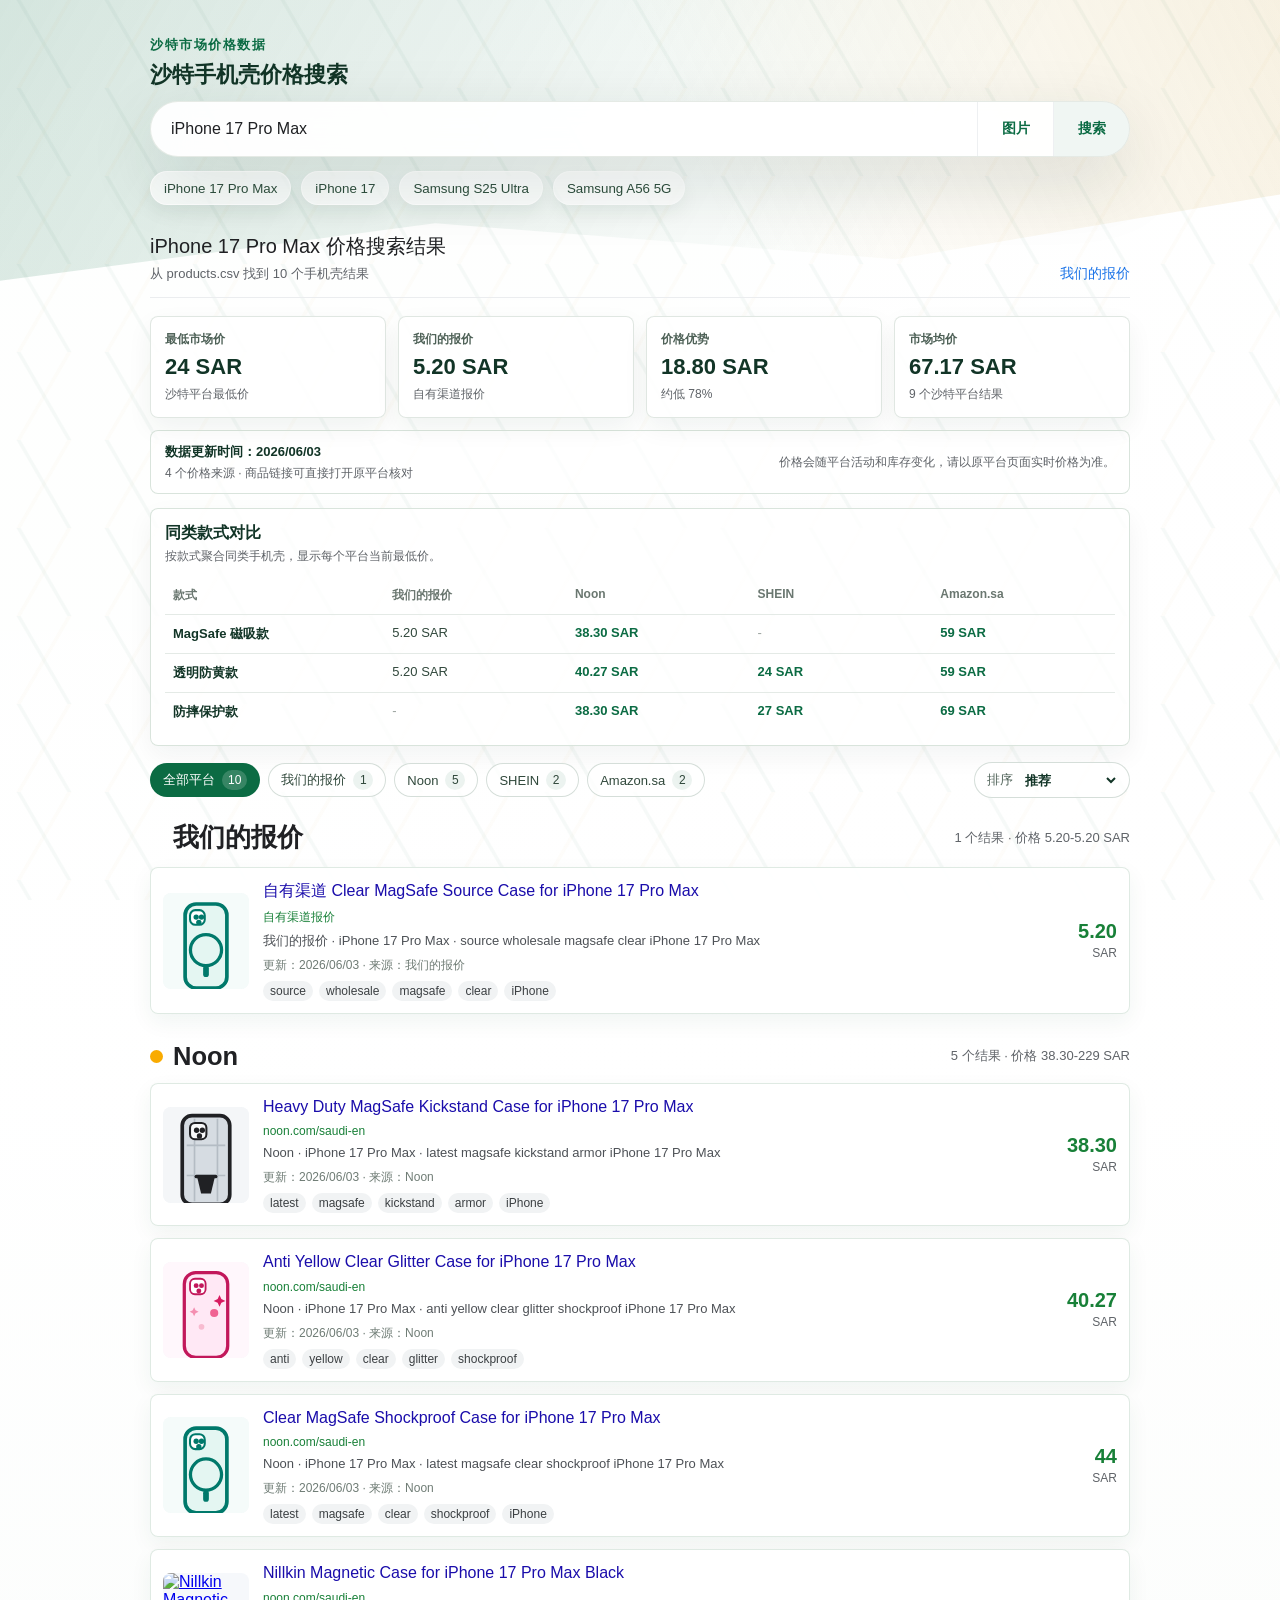
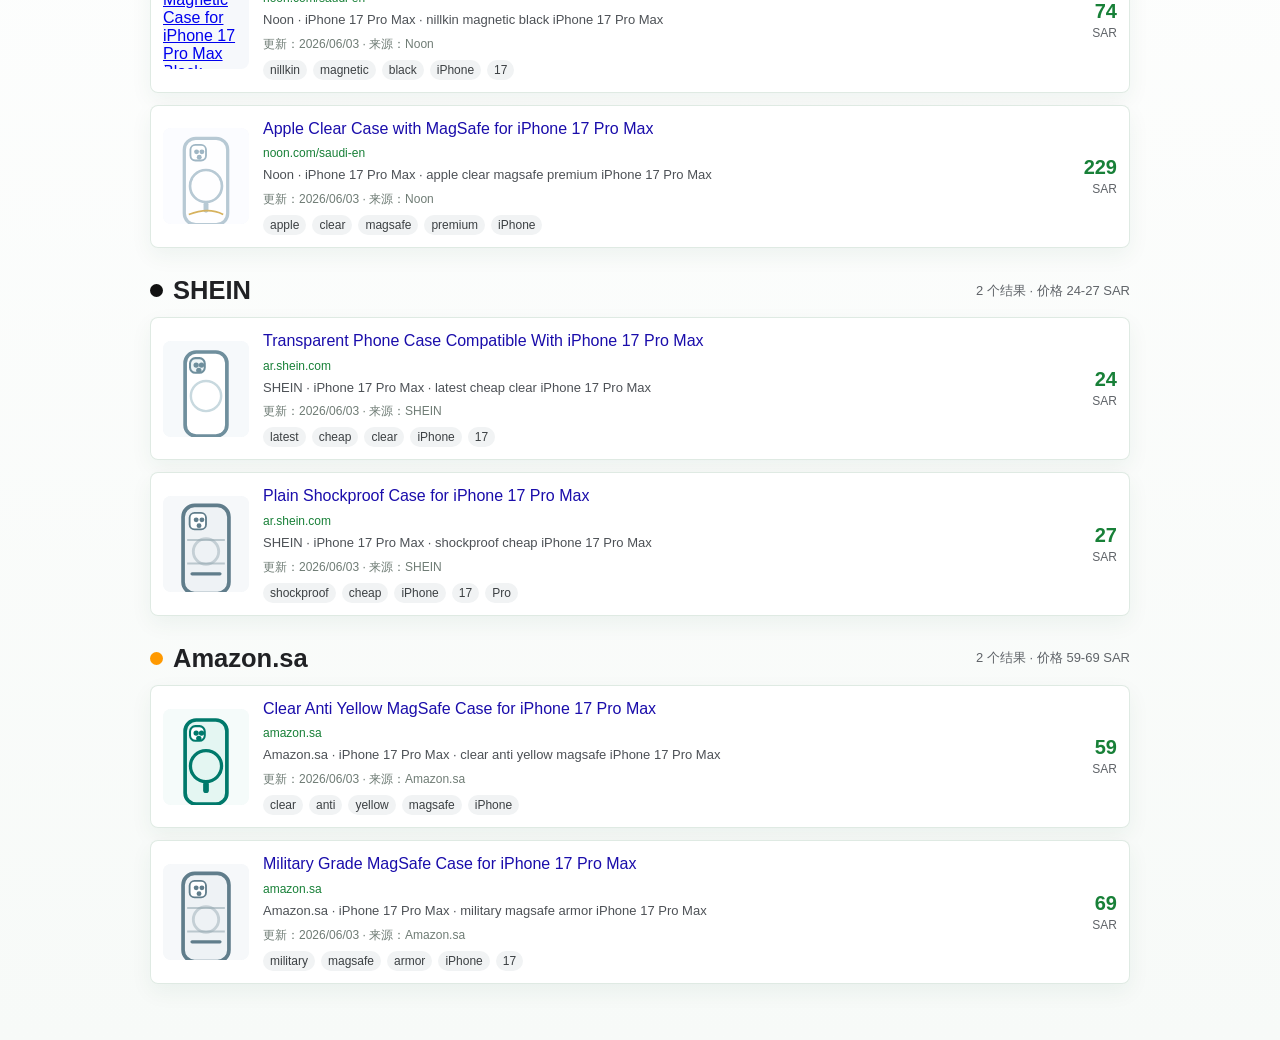
==== index.html @ c348d5c1 "Prefer real marketplace product images" ====
<!doctype html>
<html lang="zh-CN">
  <head>
    <meta charset="utf-8">
    <meta name="viewport" content="width=device-width, initial-scale=1">
    <title>沙特手机壳价格搜索</title>
    <link rel="stylesheet" href="styles.css?v=20260605-images">
  </head>
  <body>
    <main class="app home" id="app">
      <section class="search-stage">
        <div class="search-intro">
          <p>沙特市场价格数据</p>
          <h1>沙特手机壳价格搜索</h1>
        </div>

        <form class="search-box" id="searchForm">
          <input id="searchInput" type="search" placeholder="搜索 iPhone 17 Pro Max 手机壳价格" autocomplete="off">
          <label class="image-button" title="图片搜索">
            <input id="imageInput" type="file" accept="image/*">
            <span>图片</span>
          </label>
          <button type="submit">搜索</button>
        </form>

        <div class="quick-searches" id="quickSearches"></div>
      </section>

      <section class="platforms" id="platforms">
        <div class="platforms-head">
          <h1>沙特主流购物平台</h1>
          <p>查看客户熟悉的网站价格，快速对比同款手机壳行情。</p>
        </div>
        <div id="platformGrid" class="platform-grid"></div>
      </section>

      <section class="results" id="results" aria-live="polite">
        <div class="results-head">
          <div>
            <h1 id="resultTitle">搜索结果</h1>
            <p id="resultMeta"></p>
          </div>
          <span class="source-link">我们的报价</span>
        </div>

        <div class="price-insights" id="priceInsights"></div>
        <div class="data-trust" id="dataTrust"></div>
        <div class="match-compare" id="matchCompare"></div>

        <div class="result-tools">
          <div class="filter-tabs" id="filterTabs" aria-label="平台筛选"></div>
          <label class="sort-control">
            <span>排序</span>
            <select id="sortSelect">
              <option value="recommended">推荐</option>
              <option value="price-low">价格从低到高</option>
              <option value="price-high">价格从高到低</option>
              <option value="newest">最新数据</option>
            </select>
          </label>
        </div>

        <div id="siteResults" class="site-results"></div>
      </section>
    </main>

    <script src="supabase-config.js?v=20260604-supabase"></script>
    <script src="app.js?v=20260605-compare"></script>
  </body>
</html>
---- styles.css ----
:root {
  color-scheme: light;
  --ink: #202124;
  --muted: #5f6368;
  --line: #dadce0;
  --soft: #f6f8fb;
  --blue: #1a73e8;
  --green: #188038;
  --red: #d93025;
  --yellow: #f9ab00;
  --saudi-green: #0b6b43;
  --saudi-deep: #123527;
  --saudi-gold: #d6b25e;
  --panel: rgba(255, 255, 255, 0.94);
  --shadow: 0 24px 70px rgba(16, 44, 34, 0.14);
}

* {
  box-sizing: border-box;
}

body {
  position: relative;
  margin: 0;
  min-height: 100vh;
  overflow-x: hidden;
  font-family: Arial, Helvetica, sans-serif;
  color: var(--ink);
  background:
    linear-gradient(180deg, rgba(255, 255, 255, 0.82), rgba(255, 255, 255, 0.96) 42%, #f7faf8 100%),
    linear-gradient(135deg, #f6fbf7 0%, #ffffff 48%, #f8f4ea 100%);
}

body::before,
body::after {
  position: fixed;
  inset: 0;
  content: "";
  pointer-events: none;
}

body::before {
  z-index: 0;
  height: 360px;
  background:
    linear-gradient(120deg, rgba(11, 107, 67, 0.17), rgba(11, 107, 67, 0.03) 54%, transparent 72%),
    linear-gradient(245deg, rgba(214, 178, 94, 0.18), transparent 46%);
  clip-path: polygon(0 0, 100% 0, 100% 54%, 70% 72%, 34% 62%, 0 78%);
}

body::after {
  z-index: 0;
  opacity: 0.22;
  background:
    linear-gradient(60deg, transparent 48%, rgba(11, 107, 67, 0.16) 49%, rgba(11, 107, 67, 0.16) 51%, transparent 52%) 0 0 / 88px 88px,
    linear-gradient(120deg, transparent 48%, rgba(214, 178, 94, 0.15) 49%, rgba(214, 178, 94, 0.15) 51%, transparent 52%) 0 0 / 88px 88px;
}

.app {
  position: relative;
  z-index: 1;
  min-height: 100vh;
  padding: 36px 22px 56px;
}

.search-stage {
  position: relative;
  display: grid;
  place-items: center;
  gap: 18px;
  margin: 0 auto;
  max-width: 820px;
  padding-top: 11vh;
  transition: padding 180ms ease;
}

.app.has-results .search-stage {
  place-items: start;
  max-width: 980px;
  padding-top: 0;
  gap: 14px;
}

.search-intro {
  display: grid;
  gap: 8px;
  width: 100%;
  text-align: center;
}

.app.has-results .search-intro {
  text-align: left;
}

.search-intro p {
  color: var(--saudi-green);
  font-size: 13px;
  font-weight: 700;
  letter-spacing: 0.12em;
  text-transform: uppercase;
}

.search-intro h1 {
  margin: 0;
  color: var(--saudi-deep);
  font-size: 36px;
  font-weight: 800;
  letter-spacing: 0;
  line-height: 1.15;
}

.app.has-results .search-intro h1 {
  font-size: 22px;
}

.search-box {
  display: grid;
  grid-template-columns: minmax(0, 1fr) 76px 76px;
  align-items: center;
  width: 100%;
  min-height: 56px;
  border: 1px solid rgba(227, 232, 227, 0.9);
  border-radius: 30px;
  background: var(--panel);
  box-shadow: var(--shadow);
  backdrop-filter: blur(18px);
  overflow: hidden;
}

input[type="search"] {
  width: 100%;
  height: 54px;
  border: 0;
  outline: 0;
  padding: 0 20px;
  color: var(--ink);
  font-size: 16px;
  background: transparent;
}

.image-button,
.search-box button {
  display: grid;
  place-items: center;
  height: 54px;
  border: 0;
  background: transparent;
  color: var(--saudi-green);
  font-size: 14px;
  font-weight: 700;
  cursor: pointer;
}

.image-button {
  border-left: 1px solid #eef0f2;
}

.image-button input {
  display: none;
}

.search-box button {
  border-left: 1px solid #eef0f2;
  background: rgba(11, 107, 67, 0.06);
}

.quick-searches {
  display: flex;
  flex-wrap: wrap;
  justify-content: center;
  gap: 10px;
}

.app.has-results .quick-searches {
  justify-content: flex-start;
}

.quick-searches button {
  height: 34px;
  padding: 0 13px;
  border: 1px solid rgba(255, 255, 255, 0.9);
  border-radius: 17px;
  background: rgba(255, 255, 255, 0.74);
  color: #2e4d3d;
  box-shadow: 0 8px 18px rgba(16, 44, 34, 0.06);
  cursor: pointer;
}

.quick-searches button:hover {
  border-color: rgba(11, 107, 67, 0.24);
  transform: translateY(-1px);
}

.platforms {
  max-width: 980px;
  margin: 38px auto 0;
}

.app.has-results .platforms {
  display: none;
}

.platforms-head {
  display: flex;
  align-items: end;
  justify-content: space-between;
  gap: 18px;
  margin-bottom: 14px;
}

.platforms-head h1 {
  font-size: 19px;
  font-weight: 500;
}

.platforms-head p {
  color: var(--muted);
  font-size: 13px;
}

.platform-grid {
  display: grid;
  grid-template-columns: repeat(3, minmax(0, 1fr));
  gap: 14px;
}

.platform-card {
  display: grid;
  min-width: 0;
  overflow: hidden;
  border: 1px solid rgba(212, 225, 217, 0.9);
  border-radius: 8px;
  background: rgba(255, 255, 255, 0.9);
  color: inherit;
  text-decoration: none;
  box-shadow: 0 10px 28px rgba(11, 84, 56, 0.08);
}

.platform-card:hover {
  border-color: rgba(11, 107, 67, 0.26);
  box-shadow: 0 14px 30px rgba(16, 44, 34, 0.12);
  transform: translateY(-2px);
}

.platform-shot {
  position: relative;
  aspect-ratio: 16 / 9;
  overflow: hidden;
  background: #f1f3f4;
}

.platform-shot img {
  width: 100%;
  height: 100%;
  object-fit: cover;
  display: block;
}

.platform-shot::after {
  content: "";
  position: absolute;
  inset: 0;
  border-bottom: 1px solid rgba(218, 220, 224, 0.7);
  pointer-events: none;
}

.platform-info {
  display: grid;
  gap: 7px;
  padding: 12px;
}

.platform-title {
  display: flex;
  align-items: center;
  justify-content: space-between;
  gap: 10px;
}

.platform-title h2 {
  overflow: hidden;
  font-size: 15px;
  text-overflow: ellipsis;
  white-space: nowrap;
}

.platform-title span {
  color: var(--saudi-green);
  font-size: 12px;
  font-weight: 700;
  white-space: nowrap;
}

.platform-info p {
  color: #4d5156;
  font-size: 13px;
  line-height: 1.4;
}

.platform-url {
  color: var(--green);
  font-size: 12px;
}

.results {
  display: none;
  max-width: 980px;
  margin: 28px auto 0;
}

.app.has-results .results {
  display: block;
}

.results-head {
  display: flex;
  align-items: end;
  justify-content: space-between;
  gap: 18px;
  padding-bottom: 14px;
  border-bottom: 1px solid #ebedef;
}

h1,
h2,
h3,
p {
  margin: 0;
}

.results-head h1 {
  font-size: 20px;
  font-weight: 500;
}

.results-head p {
  margin-top: 5px;
  color: var(--muted);
  font-size: 13px;
}

.source-link {
  flex: 0 0 auto;
  color: var(--blue);
  text-decoration: none;
  font-size: 14px;
}

.price-insights {
  display: grid;
  grid-template-columns: repeat(4, minmax(0, 1fr));
  gap: 12px;
  margin-top: 18px;
}

.insight-card {
  display: grid;
  gap: 6px;
  min-width: 0;
  padding: 14px;
  border: 1px solid rgba(223, 230, 225, 0.95);
  border-radius: 8px;
  background: rgba(255, 255, 255, 0.86);
  box-shadow: 0 10px 26px rgba(16, 44, 34, 0.06);
}

.insight-card span {
  color: #4f6258;
  font-size: 12px;
  font-weight: 700;
}

.insight-card strong {
  overflow: hidden;
  color: var(--saudi-deep);
  font-size: 22px;
  line-height: 1.15;
  text-overflow: ellipsis;
  white-space: nowrap;
}

.insight-card p {
  color: var(--muted);
  font-size: 12px;
}

.data-trust {
  display: flex;
  align-items: center;
  justify-content: space-between;
  gap: 14px;
  margin-top: 12px;
  padding: 12px 14px;
  border: 1px solid rgba(214, 226, 218, 0.92);
  border-radius: 8px;
  background: rgba(255, 255, 255, 0.68);
  color: #415349;
}

.data-trust div {
  display: grid;
  gap: 4px;
}

.data-trust strong {
  color: var(--saudi-deep);
  font-size: 13px;
}

.data-trust span,
.data-trust p {
  color: var(--muted);
  font-size: 12px;
  line-height: 1.4;
}

.data-trust p {
  flex: 0 0 auto;
  max-width: 340px;
  text-align: right;
}

.match-compare {
  margin-top: 14px;
  padding: 14px;
  border: 1px solid rgba(214, 226, 218, 0.92);
  border-radius: 8px;
  background: rgba(255, 255, 255, 0.74);
  box-shadow: 0 10px 26px rgba(16, 44, 34, 0.05);
}

.match-compare:empty {
  display: none;
}

.compare-head {
  display: flex;
  align-items: center;
  justify-content: space-between;
  gap: 14px;
  margin-bottom: 12px;
}

.compare-head h2 {
  color: var(--saudi-deep);
  font-size: 16px;
  font-weight: 700;
}

.compare-head p {
  margin-top: 4px;
  color: var(--muted);
  font-size: 12px;
}

.compare-table {
  overflow-x: auto;
}

.compare-row {
  display: grid;
  grid-template-columns: minmax(150px, 1.2fr) repeat(4, minmax(112px, 1fr));
  min-width: 650px;
  border-top: 1px solid rgba(226, 232, 228, 0.9);
}

.compare-row:first-child {
  border-top: 0;
}

.compare-row > * {
  padding: 10px 8px;
  color: #31483c;
  font-size: 13px;
}

.compare-row strong {
  color: var(--saudi-deep);
}

.compare-row a {
  color: var(--saudi-green);
  font-weight: 700;
  text-decoration: none;
}

.compare-row-head > * {
  color: #6a7770;
  font-size: 12px;
  font-weight: 700;
}

.compare-row .missing {
  color: #9aa39e;
}

.result-tools {
  display: flex;
  align-items: center;
  justify-content: space-between;
  gap: 14px;
  margin-top: 16px;
}

.filter-tabs {
  display: flex;
  flex-wrap: wrap;
  gap: 8px;
  min-width: 0;
}

.filter-tabs button {
  display: inline-flex;
  align-items: center;
  gap: 7px;
  height: 34px;
  padding: 0 12px;
  border: 1px solid rgba(210, 220, 214, 0.92);
  border-radius: 17px;
  background: rgba(255, 255, 255, 0.72);
  color: #30483b;
  font-size: 13px;
  cursor: pointer;
}

.filter-tabs button.active {
  border-color: rgba(11, 107, 67, 0.34);
  background: #0b6b43;
  color: #fff;
}

.filter-tabs button span {
  display: grid;
  place-items: center;
  min-width: 20px;
  height: 20px;
  padding: 0 6px;
  border-radius: 10px;
  background: rgba(11, 107, 67, 0.08);
  color: inherit;
  font-size: 12px;
}

.filter-tabs button.active span {
  background: rgba(255, 255, 255, 0.18);
}

.sort-control {
  display: inline-flex;
  align-items: center;
  flex: 0 0 auto;
  gap: 8px;
  height: 36px;
  padding: 0 10px 0 12px;
  border: 1px solid rgba(210, 220, 214, 0.92);
  border-radius: 18px;
  background: rgba(255, 255, 255, 0.74);
  color: #4f6258;
  font-size: 13px;
}

.sort-control select {
  border: 0;
  outline: 0;
  background: transparent;
  color: var(--saudi-deep);
  font: inherit;
  font-weight: 700;
}

.site-results {
  display: grid;
  gap: 28px;
  margin-top: 22px;
}

.site-block {
  display: grid;
  gap: 12px;
}

.site-head {
  display: flex;
  align-items: center;
  justify-content: space-between;
  gap: 14px;
}

.site-title {
  display: flex;
  align-items: center;
  gap: 10px;
  font-size: 17px;
  font-weight: 700;
}

.site-dot {
  width: 13px;
  height: 13px;
  border-radius: 50%;
}

.site-dot.noon {
  background: var(--yellow);
}

.site-dot.shein {
  background: #111;
}

.site-dot.amazon {
  background: #ff9900;
}

.site-summary {
  color: var(--muted);
  font-size: 13px;
}

.result-list {
  display: grid;
  gap: 12px;
}

.result-item {
  display: grid;
  grid-template-columns: 86px minmax(0, 1fr) 96px;
  gap: 14px;
  align-items: center;
  padding: 12px;
  border: 1px solid rgba(222, 233, 226, 0.95);
  border-radius: 8px;
  background: rgba(255, 255, 255, 0.9);
  box-shadow: 0 8px 22px rgba(11, 84, 56, 0.06);
}

.thumb {
  display: grid;
  place-items: center;
  width: 86px;
  height: 96px;
  border-radius: 8px;
  background: var(--soft);
}

.image-thumb {
  overflow: hidden;
}

.image-thumb img {
  width: 100%;
  height: 100%;
  object-fit: contain;
  display: block;
}

.case-shape {
  position: relative;
  width: 42px;
  height: 68px;
  border: 5px solid currentColor;
  border-radius: 15px;
  color: #4d6876;
  background: rgba(255, 255, 255, 0.68);
}

.case-shape::before {
  content: "";
  position: absolute;
  left: 7px;
  top: 7px;
  width: 12px;
  height: 12px;
  border-radius: 50%;
  border: 3px solid currentColor;
  background: #fff;
}

.case-shape.armor {
  color: #202124;
  background: #d8dee4;
}

.case-shape.fashion {
  color: #ad1457;
  background: #fde7f3;
}

.case-shape.lens {
  color: #00796b;
  background: #d9f3ee;
}

.result-copy {
  min-width: 0;
}

.result-copy a,
.result-title-text {
  display: inline-block;
  max-width: 100%;
  overflow: hidden;
  color: #1a0dab;
  font-size: 16px;
  line-height: 1.35;
  text-decoration: none;
  text-overflow: ellipsis;
  white-space: nowrap;
}

.result-copy a:hover {
  text-decoration: underline;
}

.url {
  margin-top: 3px;
  color: #188038;
  font-size: 12px;
}

.desc {
  margin-top: 6px;
  color: #4d5156;
  font-size: 13px;
  line-height: 1.45;
}

.freshness {
  margin-top: 6px;
  color: #6f7c75;
  font-size: 12px;
}

.tags {
  display: flex;
  flex-wrap: wrap;
  gap: 6px;
  margin-top: 7px;
}

.tag {
  padding: 3px 7px;
  border-radius: 999px;
  background: #f1f3f4;
  color: #3c4043;
  font-size: 12px;
}

.price {
  text-align: right;
}

.price strong {
  display: block;
  color: var(--green);
  font-size: 20px;
}

.price span {
  color: var(--muted);
  font-size: 12px;
}

.empty {
  display: grid;
  place-items: center;
  min-height: 220px;
  border: 1px dashed var(--line);
  border-radius: 8px;
  color: var(--muted);
}

@media (max-width: 720px) {
  .app {
    padding: 18px 14px 36px;
  }

  .search-stage {
    padding-top: 9vh;
  }

  .search-intro h1 {
    font-size: 28px;
  }

  .search-box {
    grid-template-columns: minmax(0, 1fr);
    border-radius: 18px;
  }

  .image-button,
  .search-box button {
    border-left: 0;
    border-top: 1px solid #eef0f2;
  }

  .results-head,
  .site-head,
  .platforms-head,
  .result-tools,
  .data-trust {
    align-items: start;
    flex-direction: column;
  }

  .data-trust p {
    max-width: none;
    text-align: left;
  }

  .price-insights {
    grid-template-columns: repeat(2, minmax(0, 1fr));
  }

  .platform-grid {
    grid-template-columns: 1fr;
  }

  .result-item {
    grid-template-columns: 72px minmax(0, 1fr);
  }

  .thumb {
    width: 72px;
    height: 82px;
  }

  .price {
    grid-column: 2;
    text-align: left;
  }
}

@media (max-width: 460px) {
  .price-insights {
    grid-template-columns: 1fr;
  }

  .sort-control {
    width: 100%;
    justify-content: space-between;
  }
}
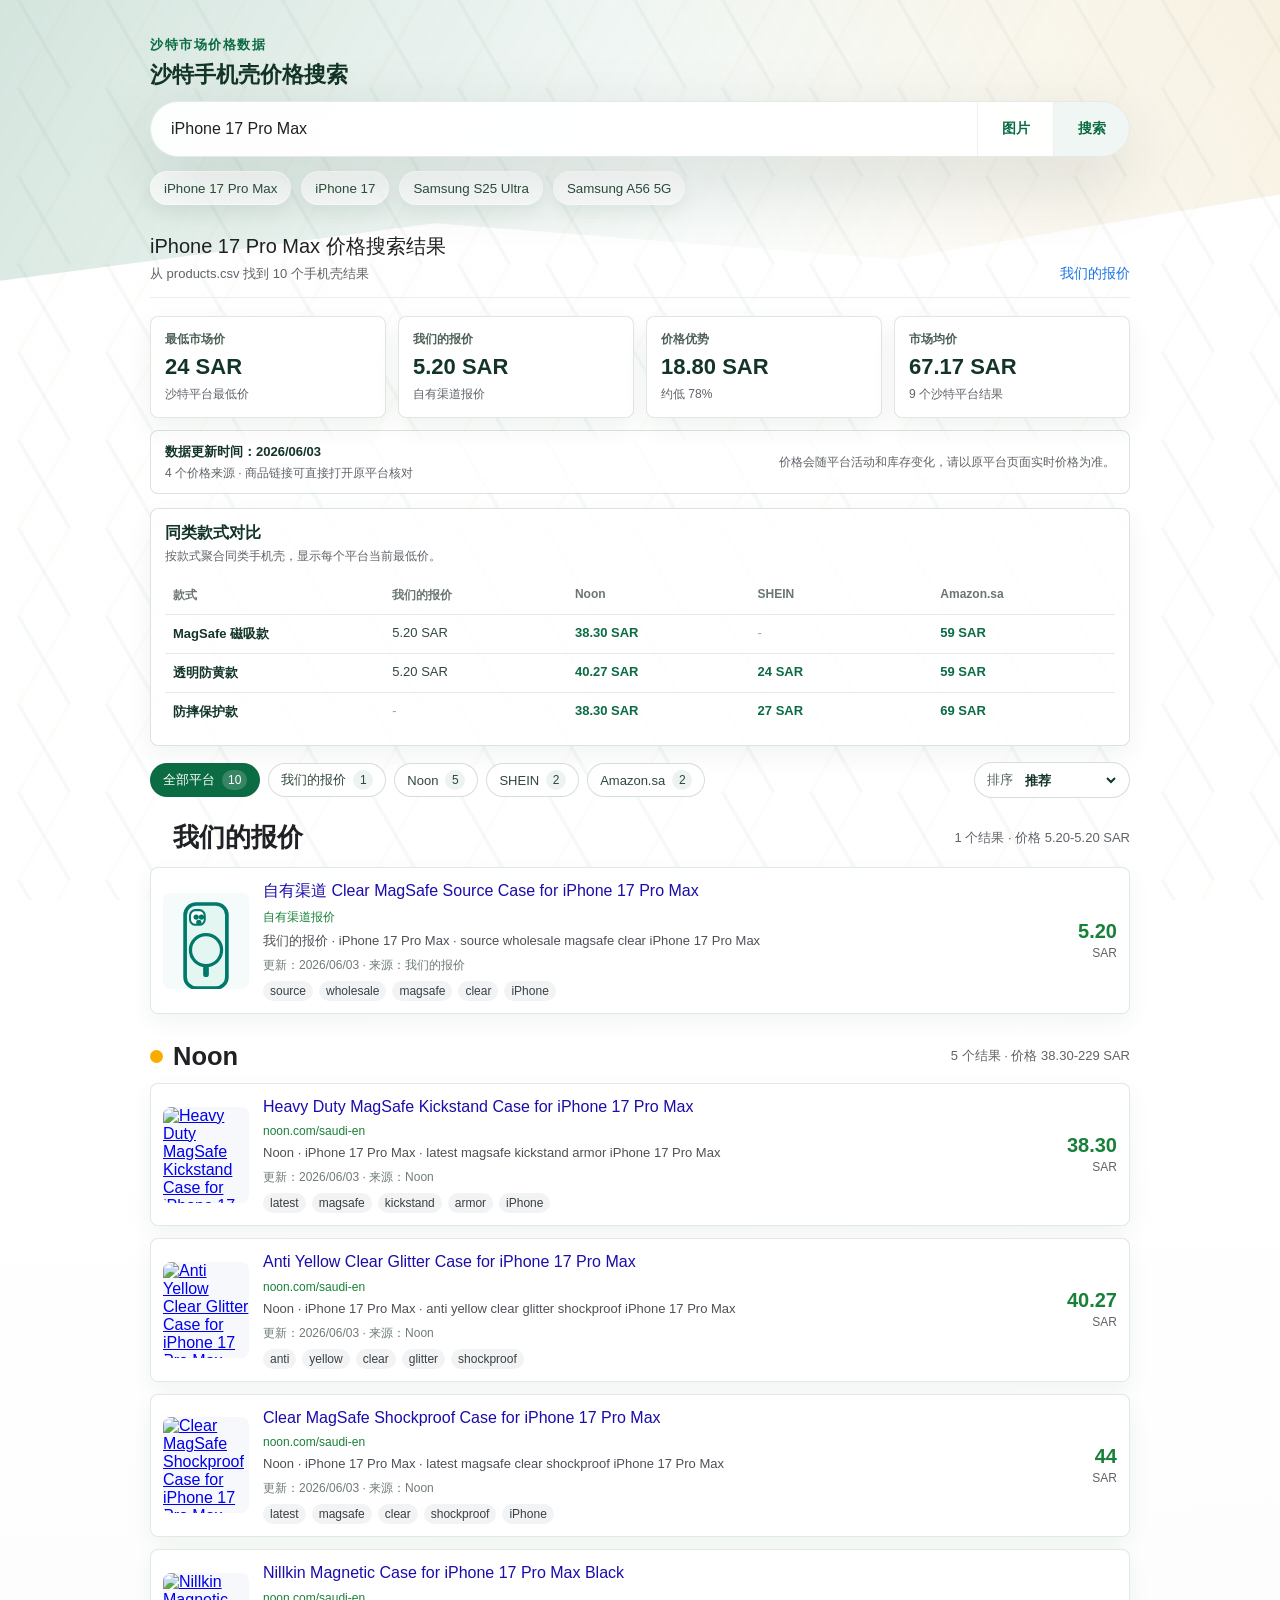
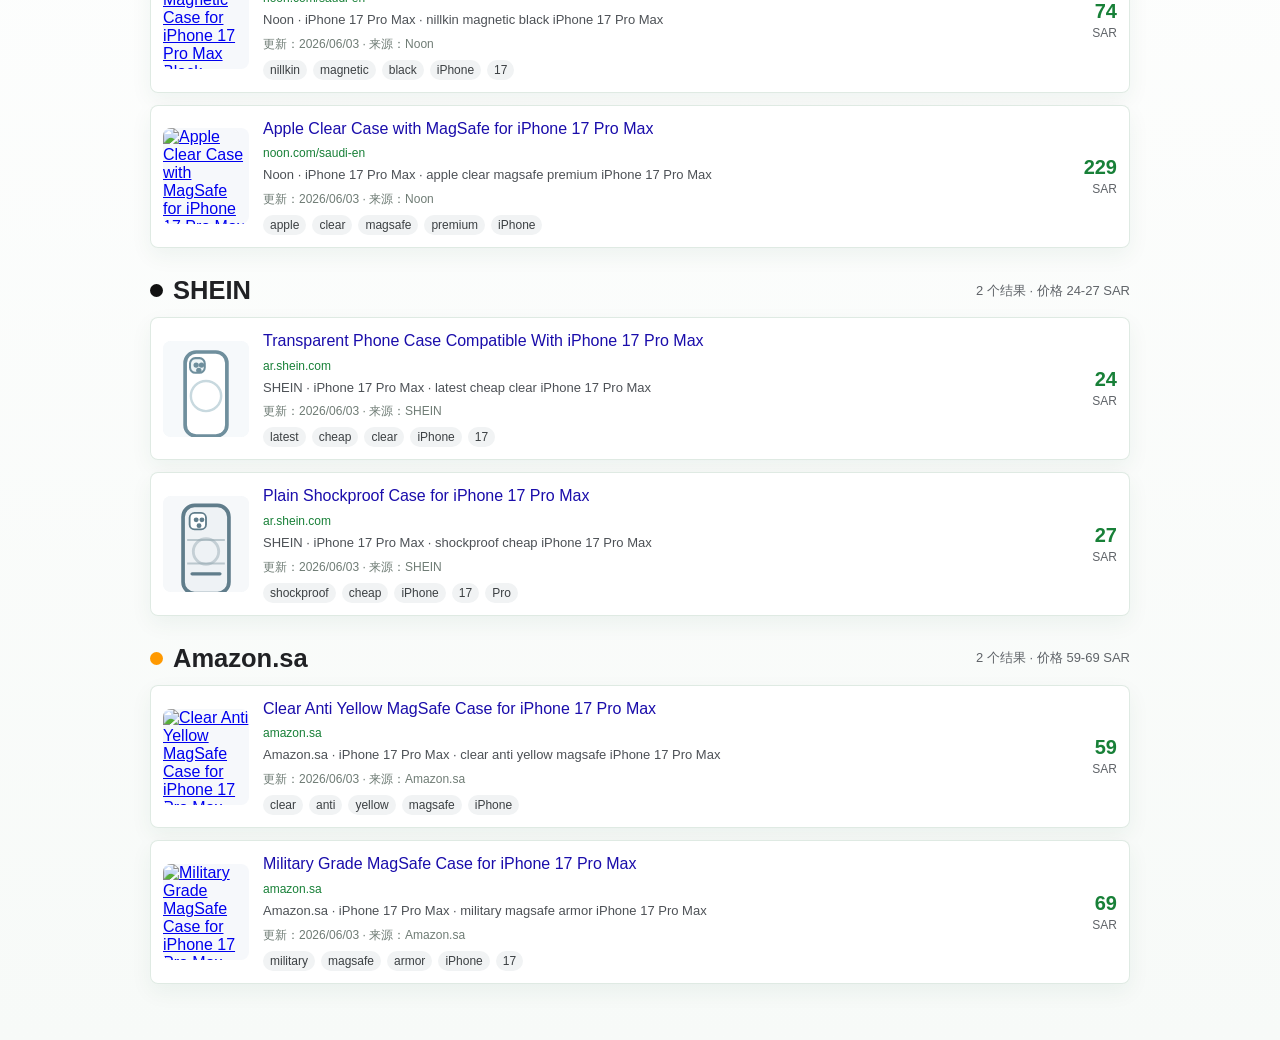
==== commit 2cdd4a49: "Use marketplace images for product links" ====
--- a/index.html
+++ b/index.html
@@ -65,6 +65,6 @@
     </main>
 
     <script src="supabase-config.js?v=20260604-supabase"></script>
-    <script src="app.js?v=20260605-compare"></script>
+    <script src="app.js?v=20260605-real-images"></script>
   </body>
 </html>
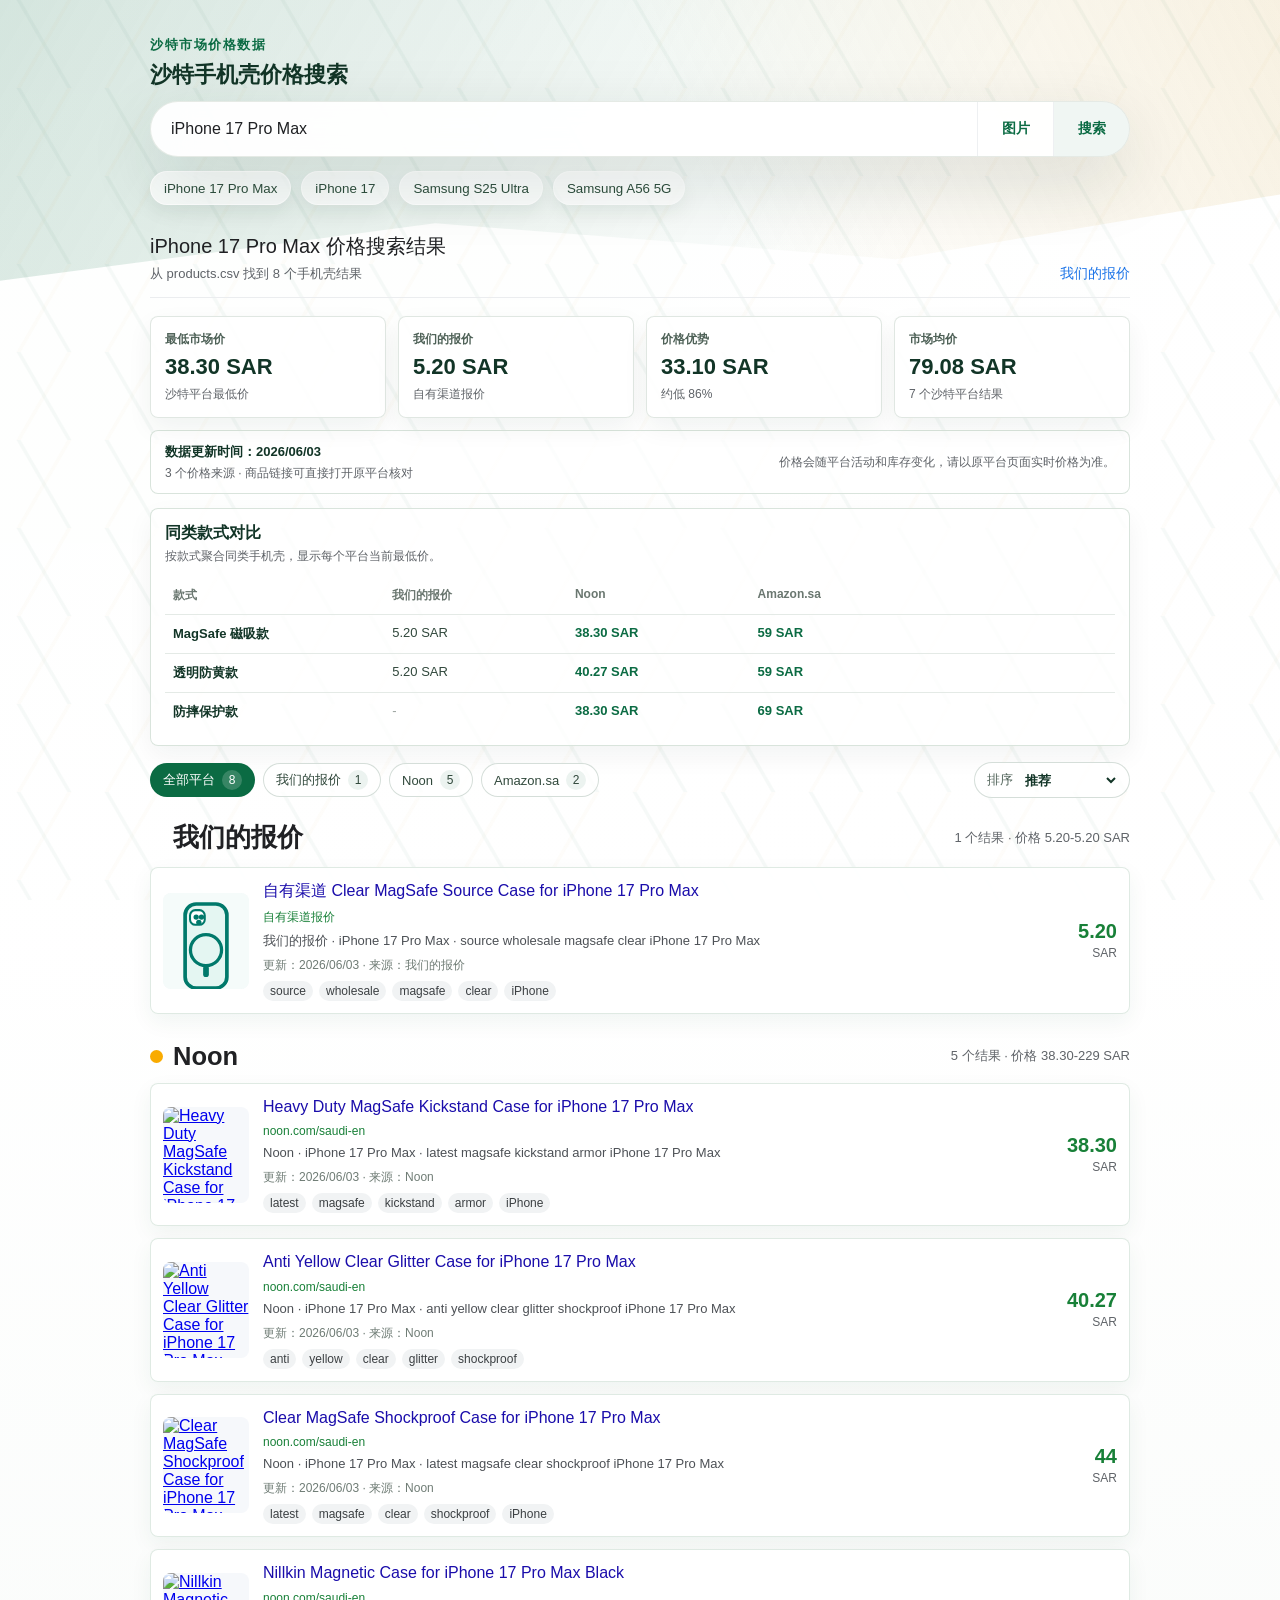
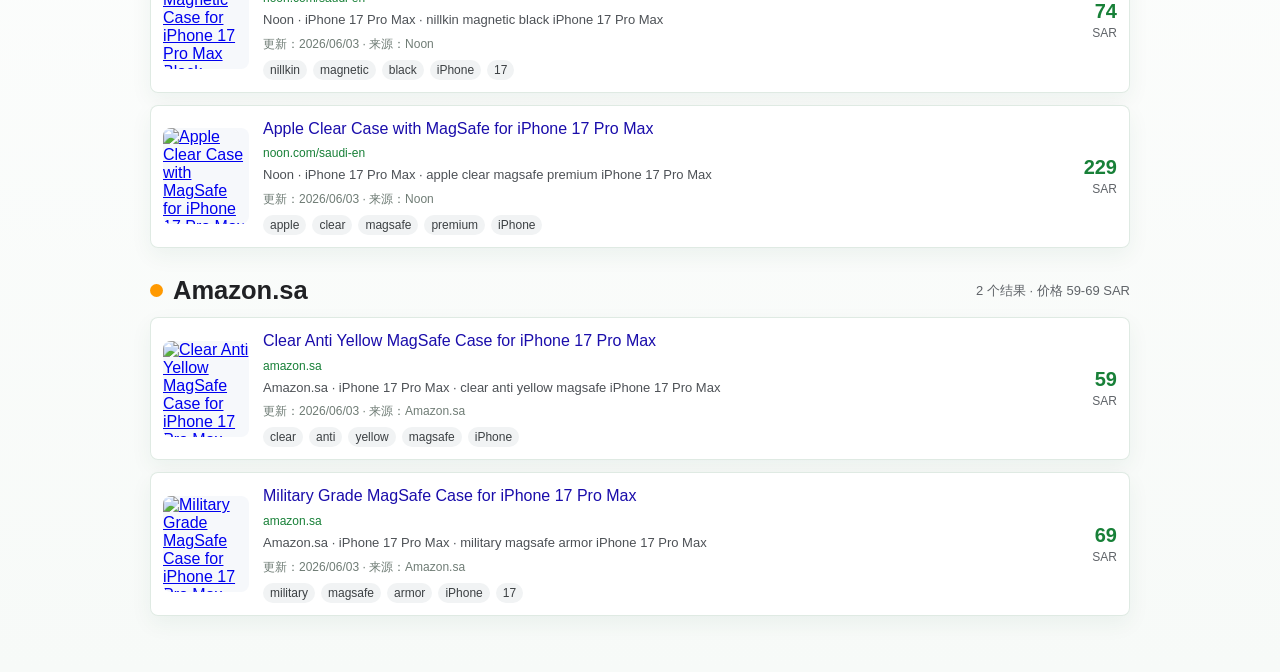
==== commit 400a9f9f: "Exclude Shein from comparisons" ====
--- a/index.html
+++ b/index.html
@@ -65,6 +65,6 @@
     </main>
 
     <script src="supabase-config.js?v=20260604-supabase"></script>
-    <script src="app.js?v=20260605-real-images"></script>
+    <script src="app.js?v=20260605-no-shein"></script>
   </body>
 </html>
--- a/styles.css
+++ b/styles.css
@@ -604,10 +604,6 @@
   background: var(--yellow);
 }
 
-.site-dot.shein {
-  background: #111;
-}
-
 .site-dot.amazon {
   background: #ff9900;
 }
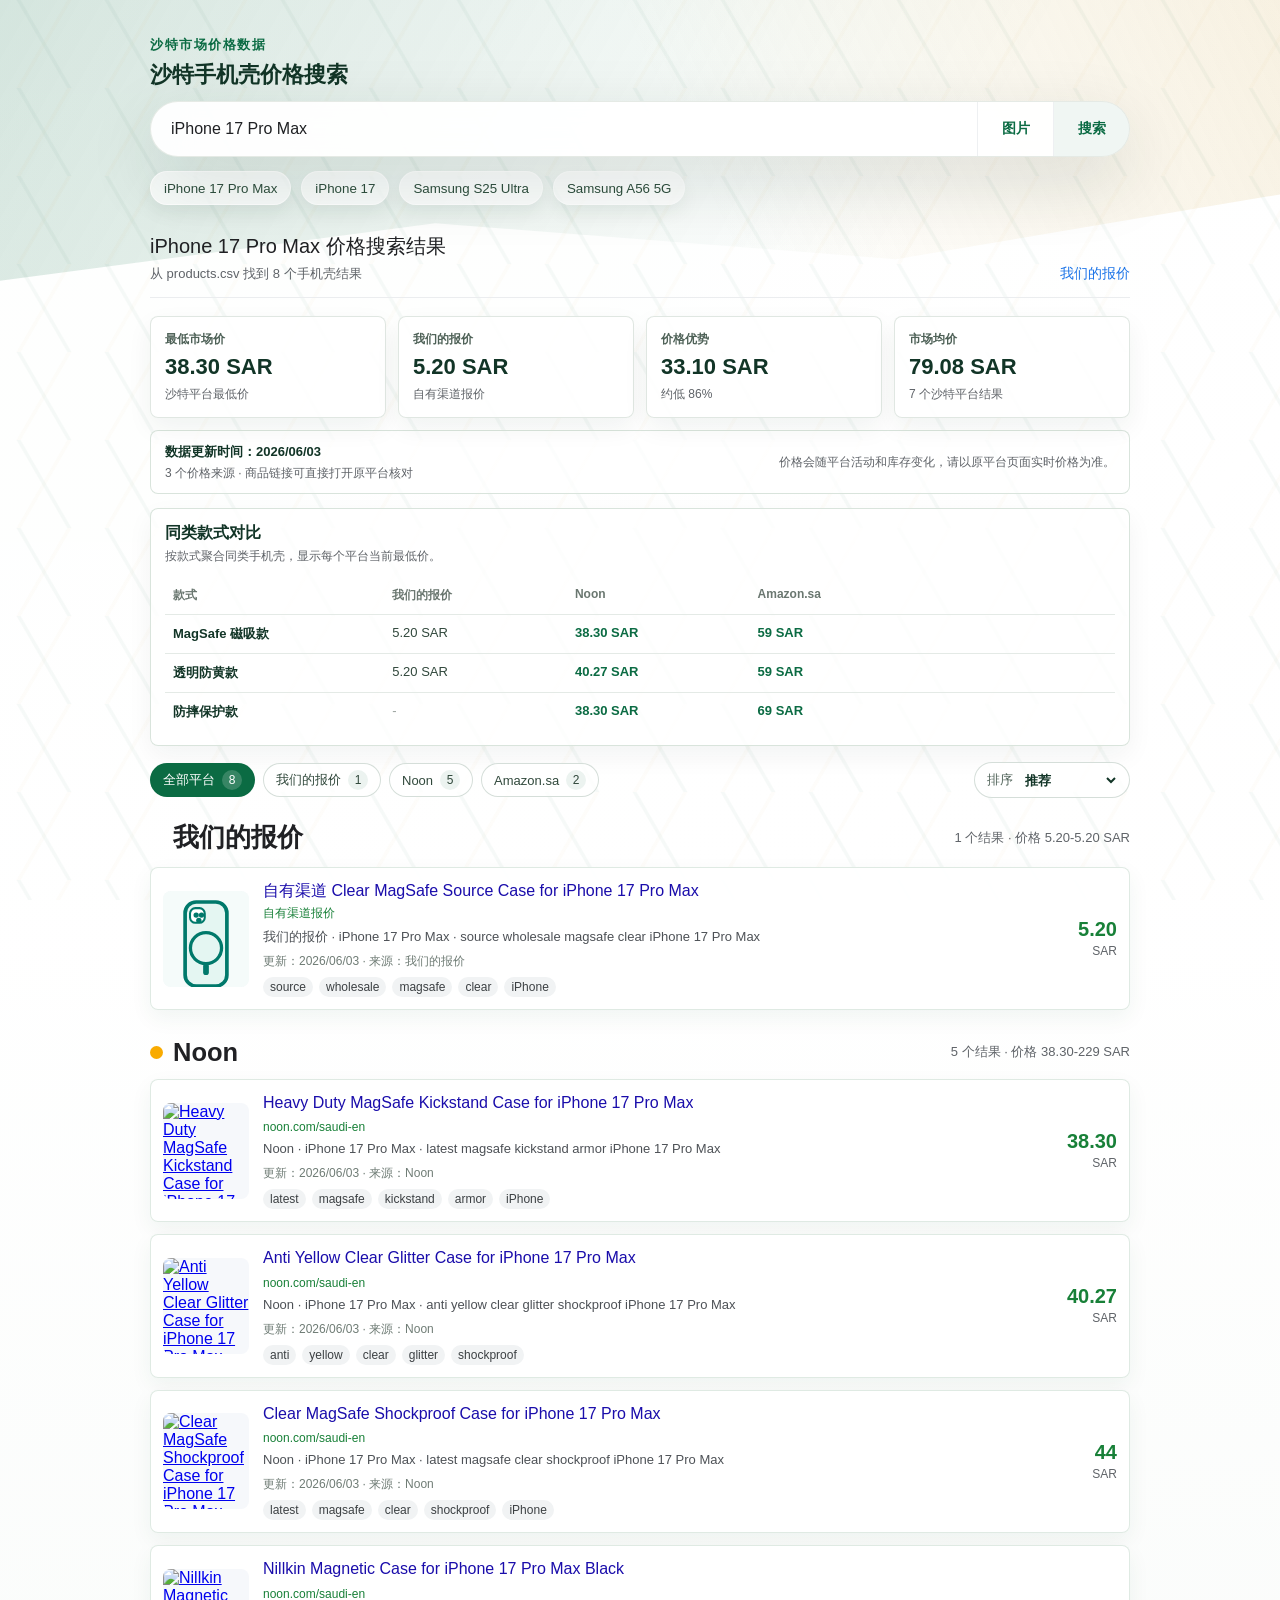
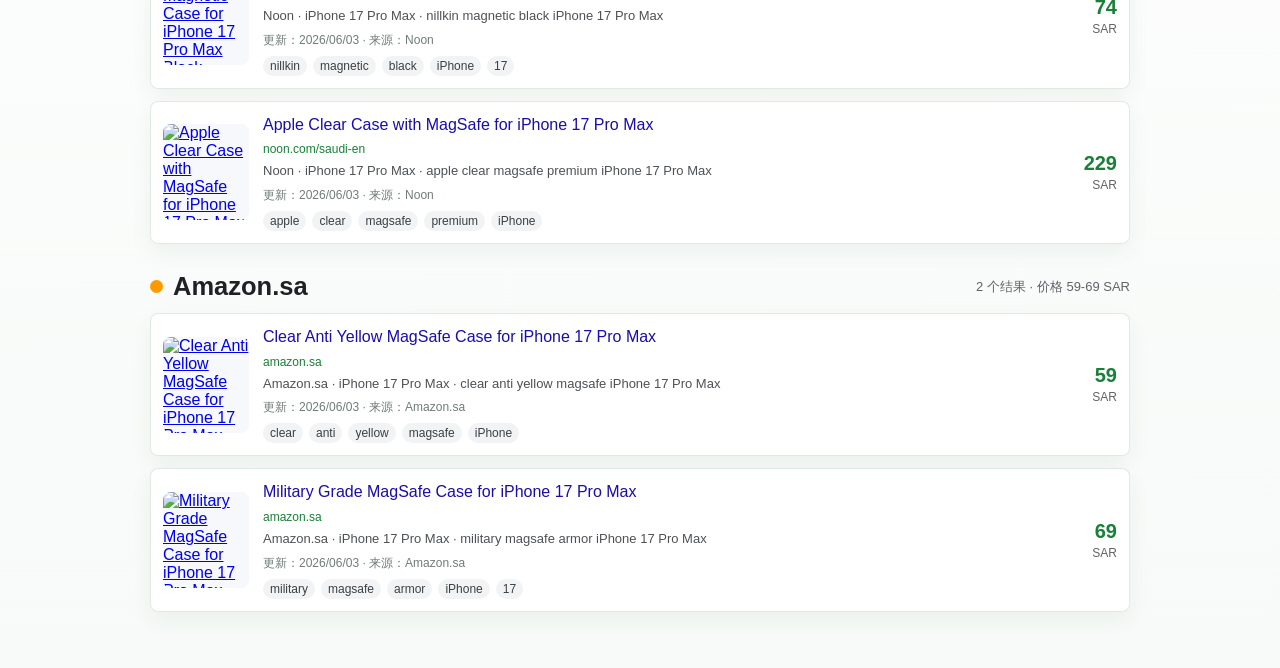
==== commit 00608b96: "Add own product gallery detail view" ====
--- a/index.html
+++ b/index.html
@@ -4,7 +4,7 @@
     <meta charset="utf-8">
     <meta name="viewport" content="width=device-width, initial-scale=1">
     <title>沙特手机壳价格搜索</title>
-    <link rel="stylesheet" href="styles.css?v=20260605-images">
+    <link rel="stylesheet" href="styles.css?v=20260605-gallery">
   </head>
   <body>
     <main class="app home" id="app">
@@ -65,6 +65,6 @@
     </main>
 
     <script src="supabase-config.js?v=20260604-supabase"></script>
-    <script src="app.js?v=20260605-no-shein"></script>
+    <script src="app.js?v=20260605-gallery"></script>
   </body>
 </html>
--- a/styles.css
+++ b/styles.css
@@ -31,6 +31,10 @@
     linear-gradient(135deg, #f6fbf7 0%, #ffffff 48%, #f8f4ea 100%);
 }
 
+body.detail-open {
+  overflow: hidden;
+}
+
 body::before,
 body::after {
   position: fixed;
@@ -695,17 +699,33 @@
 .result-title-text {
   display: inline-block;
   max-width: 100%;
+  border: 0;
+  padding: 0;
+  background: transparent;
   overflow: hidden;
   color: #1a0dab;
   font-size: 16px;
+  font-family: inherit;
   line-height: 1.35;
   text-decoration: none;
   text-overflow: ellipsis;
   white-space: nowrap;
+  cursor: pointer;
+  text-align: left;
 }
 
 .result-copy a:hover {
   text-decoration: underline;
+}
+
+.result-title-text:hover {
+  text-decoration: underline;
+}
+
+button.thumb {
+  border: 0;
+  padding: 0;
+  cursor: pointer;
 }
 
 .url {
@@ -755,6 +775,266 @@
 .price span {
   color: var(--muted);
   font-size: 12px;
+}
+
+.own-detail-modal {
+  position: fixed;
+  inset: 0;
+  z-index: 20;
+  display: grid;
+  place-items: center;
+  padding: 22px;
+  background: rgba(18, 53, 39, 0.42);
+  backdrop-filter: blur(12px);
+}
+
+.own-detail-modal[hidden] {
+  display: none;
+}
+
+.own-detail-panel {
+  position: relative;
+  display: grid;
+  grid-template-columns: minmax(260px, 420px) minmax(0, 1fr);
+  gap: 26px;
+  width: min(960px, 100%);
+  max-height: min(760px, calc(100vh - 44px));
+  overflow: auto;
+  border: 1px solid rgba(220, 232, 225, 0.95);
+  border-radius: 8px;
+  background: #fff;
+  box-shadow: 0 30px 90px rgba(0, 0, 0, 0.22);
+  padding: 22px;
+}
+
+.detail-close {
+  position: absolute;
+  top: 12px;
+  right: 12px;
+  display: grid;
+  place-items: center;
+  width: 34px;
+  height: 34px;
+  border: 1px solid rgba(218, 220, 224, 0.9);
+  border-radius: 50%;
+  background: #fff;
+  color: #3c4043;
+  font-size: 22px;
+  line-height: 1;
+  cursor: pointer;
+}
+
+.detail-gallery {
+  display: grid;
+  gap: 12px;
+}
+
+.detail-main-frame {
+  position: relative;
+  overflow: hidden;
+  border: 1px solid #eef0f2;
+  border-radius: 8px;
+  background: #f8faf9;
+}
+
+.detail-main-image {
+  width: 100%;
+  aspect-ratio: 1 / 1;
+  object-fit: contain;
+  display: block;
+  cursor: zoom-in;
+}
+
+.gallery-arrow {
+  position: absolute;
+  top: 50%;
+  z-index: 2;
+  display: grid;
+  place-items: center;
+  width: 38px;
+  height: 52px;
+  border: 0;
+  background: rgba(18, 53, 39, 0.68);
+  color: #fff;
+  font-size: 34px;
+  line-height: 1;
+  transform: translateY(-50%);
+  cursor: pointer;
+}
+
+.gallery-prev {
+  left: 0;
+  border-radius: 0 8px 8px 0;
+}
+
+.gallery-next {
+  right: 0;
+  border-radius: 8px 0 0 8px;
+}
+
+.gallery-count {
+  position: absolute;
+  right: 10px;
+  bottom: 10px;
+  padding: 4px 8px;
+  border-radius: 999px;
+  background: rgba(18, 53, 39, 0.72);
+  color: #fff;
+  font-size: 12px;
+}
+
+.detail-strip {
+  display: flex;
+  gap: 8px;
+  overflow-x: auto;
+  padding-bottom: 2px;
+}
+
+.detail-strip button {
+  flex: 0 0 74px;
+  border: 1px solid #eef0f2;
+  padding: 0;
+  border-radius: 6px;
+  background: #f8faf9;
+  cursor: pointer;
+}
+
+.detail-strip button.active {
+  border-color: var(--saudi-green);
+  box-shadow: 0 0 0 2px rgba(11, 107, 67, 0.12);
+}
+
+.detail-strip img {
+  width: 100%;
+  aspect-ratio: 1 / 1;
+  object-fit: contain;
+  display: block;
+}
+
+.image-zoom-modal {
+  position: fixed;
+  inset: 0;
+  z-index: 30;
+  display: grid;
+  place-items: center;
+  padding: 22px;
+  background: rgba(0, 0, 0, 0.84);
+}
+
+.image-zoom-modal[hidden] {
+  display: none;
+}
+
+.zoom-stage {
+  display: grid;
+  place-items: center;
+  gap: 10px;
+  width: 100%;
+  height: 100%;
+  overflow: auto;
+}
+
+.zoom-image {
+  max-width: 96vw;
+  max-height: 86vh;
+  object-fit: contain;
+  cursor: zoom-in;
+  transition: transform 160ms ease;
+  transform-origin: center;
+}
+
+.zoom-image.zoomed {
+  max-width: none;
+  max-height: none;
+  width: min(1400px, 150vw);
+  cursor: zoom-out;
+}
+
+.zoom-stage span {
+  color: rgba(255, 255, 255, 0.78);
+  font-size: 13px;
+}
+
+.zoom-close {
+  position: absolute;
+  top: 16px;
+  right: 16px;
+  z-index: 2;
+  display: grid;
+  place-items: center;
+  width: 40px;
+  height: 40px;
+  border: 1px solid rgba(255, 255, 255, 0.22);
+  border-radius: 50%;
+  background: rgba(255, 255, 255, 0.12);
+  color: #fff;
+  font-size: 26px;
+  cursor: pointer;
+}
+
+.detail-info {
+  display: grid;
+  align-content: start;
+  gap: 14px;
+  padding-right: 34px;
+}
+
+.detail-source {
+  width: fit-content;
+  padding: 5px 9px;
+  border-radius: 999px;
+  background: rgba(11, 107, 67, 0.08);
+  color: var(--saudi-green);
+  font-size: 12px;
+  font-weight: 700;
+}
+
+.detail-info h2 {
+  margin: 0;
+  color: var(--saudi-deep);
+  font-size: 26px;
+  line-height: 1.25;
+}
+
+.detail-price {
+  color: var(--green);
+  font-size: 34px;
+  font-weight: 800;
+}
+
+.detail-price span {
+  color: var(--muted);
+  font-size: 15px;
+}
+
+.detail-info dl {
+  display: grid;
+  gap: 8px;
+  margin: 0;
+}
+
+.detail-info dl div {
+  display: grid;
+  grid-template-columns: 72px minmax(0, 1fr);
+  gap: 10px;
+}
+
+.detail-info dt {
+  color: var(--muted);
+  font-size: 13px;
+}
+
+.detail-info dd {
+  margin: 0;
+  color: #2b3d34;
+  font-size: 13px;
+}
+
+.detail-info p {
+  margin: 0;
+  color: #4d5156;
+  font-size: 14px;
+  line-height: 1.6;
 }
 
 .empty {
@@ -825,6 +1105,31 @@
     grid-column: 2;
     text-align: left;
   }
+
+  .own-detail-modal {
+    padding: 12px;
+    place-items: end center;
+  }
+
+  .own-detail-panel {
+    grid-template-columns: 1fr;
+    gap: 18px;
+    width: 100%;
+    max-height: calc(100vh - 24px);
+    padding: 16px;
+  }
+
+  .detail-info {
+    padding-right: 0;
+  }
+
+  .detail-info h2 {
+    font-size: 22px;
+  }
+
+  .detail-price {
+    font-size: 28px;
+  }
 }
 
 @media (max-width: 460px) {
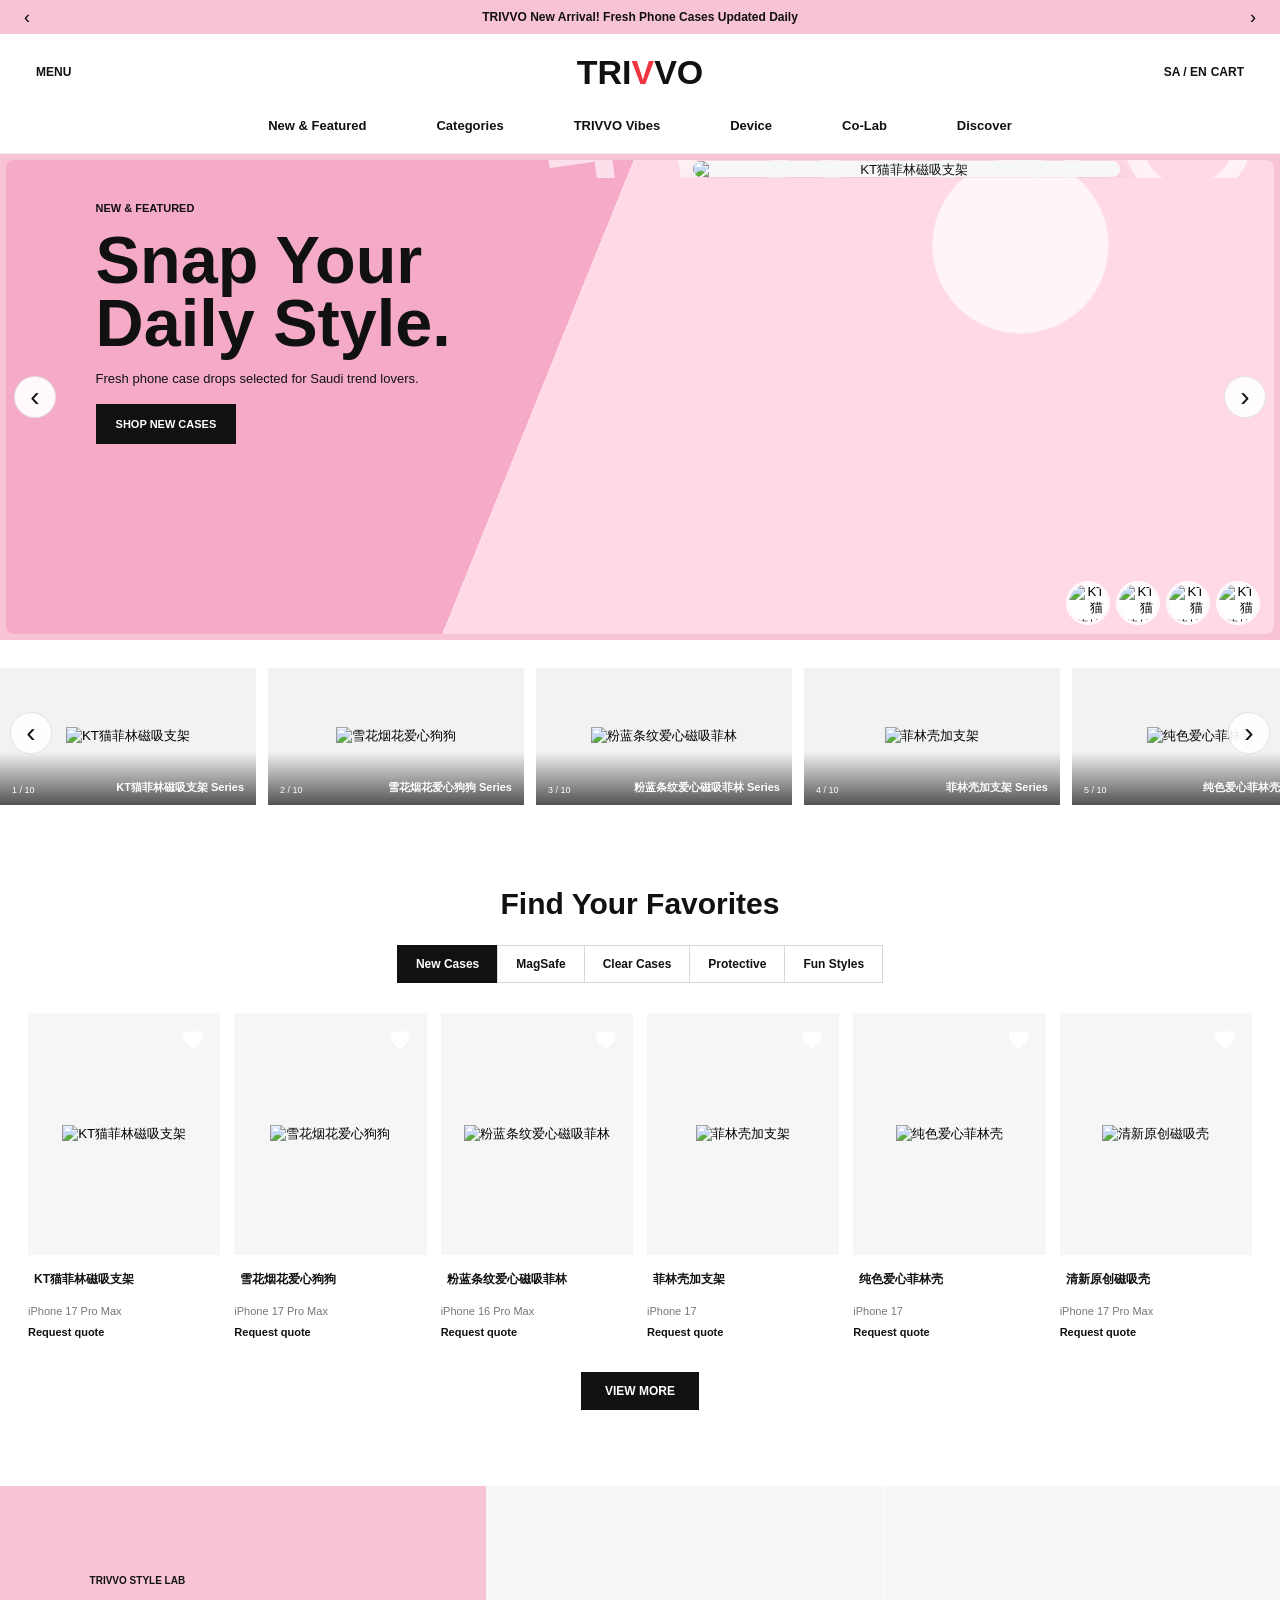
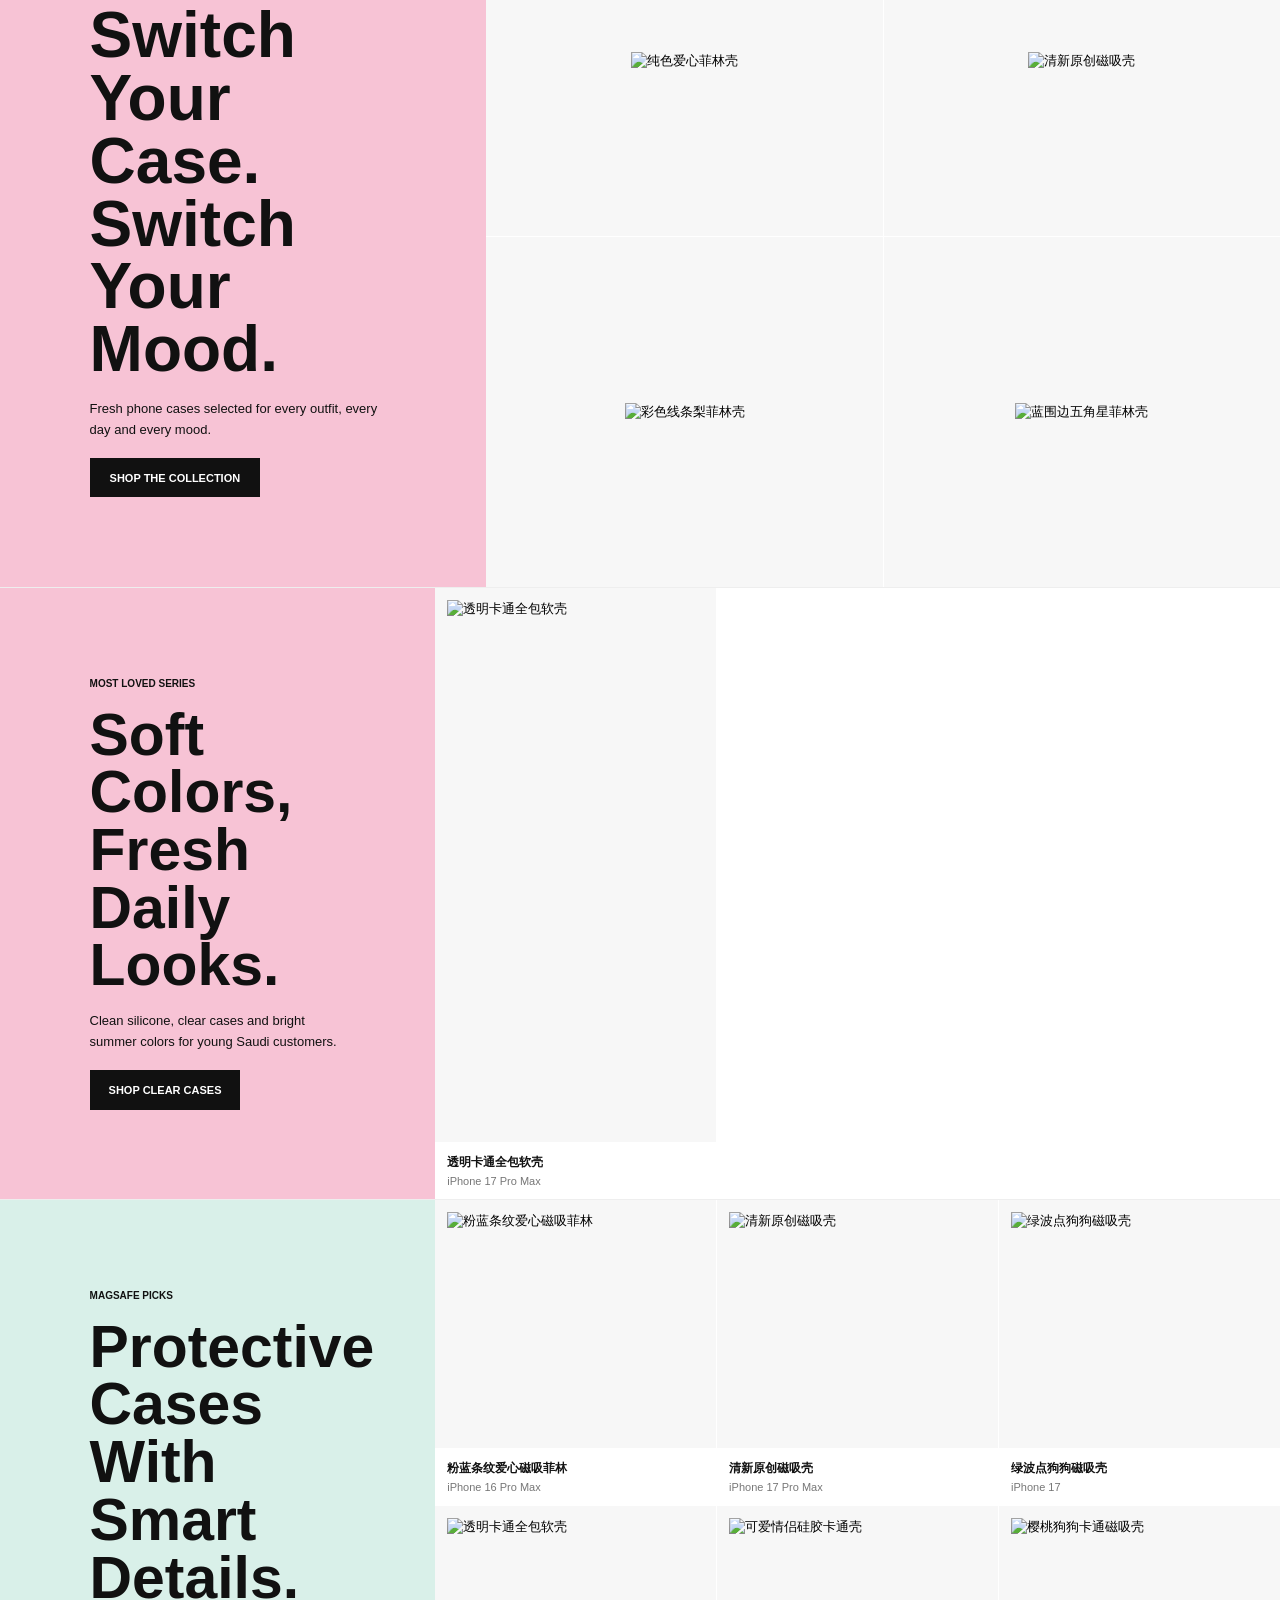
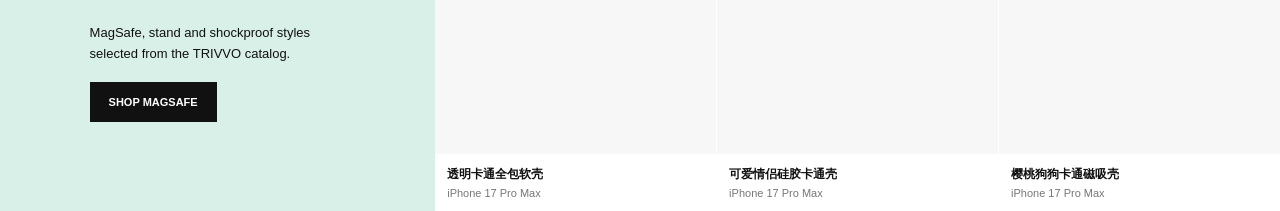
==== commit 26dfa8e3: "Replace catalog with Kekeke cute case collection" ====
--- a/index.html
+++ b/index.html
@@ -3,68 +3,207 @@
   <head>
     <meta charset="utf-8">
     <meta name="viewport" content="width=device-width, initial-scale=1">
-    <title>沙特手机壳价格搜索</title>
-    <link rel="stylesheet" href="styles.css?v=20260605-gallery">
+    <title>TRIVVO Phone Cases</title>
+    <link rel="stylesheet" href="styles.css?v=20260620-kekeke-cute">
   </head>
   <body>
+    <div class="brand-announcement">
+      <button type="button" aria-label="上一条">‹</button>
+      <strong>TRIVVO New Arrival! Fresh Phone Cases Updated Daily</strong>
+      <button type="button" aria-label="下一条">›</button>
+    </div>
+    <header class="store-header">
+      <button class="store-menu" type="button" aria-label="菜单">Menu</button>
+      <a class="store-logo" href="/" aria-label="返回 trivvo 主页">TRI<span>V</span>VO</a>
+      <div class="store-actions">
+        <button id="memberTriggerTop" type="button" aria-label="会员中心">SA / EN</button>
+        <button id="cartTriggerTop" type="button" aria-label="打开购物车">Cart</button>
+      </div>
+    </header>
+    <nav class="brand-category-nav" aria-label="热门手机壳分类">
+      <button type="button" data-store-category="all">New & Featured</button>
+      <button type="button" data-store-category="clear">Categories</button>
+      <button type="button" data-store-category="fun">TRIVVO Vibes</button>
+      <button type="button" data-store-category="protective">Device</button>
+      <button type="button" data-store-category="magsafe">Co-Lab</button>
+      <button type="button" data-store-category="all">Discover</button>
+    </nav>
     <main class="app home" id="app">
       <section class="search-stage">
-        <div class="search-intro">
-          <p>沙特市场价格数据</p>
-          <h1>沙特手机壳价格搜索</h1>
-        </div>
+        <a class="brand-lockup" href="/" aria-label="返回 trivvo 主页">
+          <div class="brand-mark">
+          </div>
+          <div>
+            <strong>trivvo</strong>
+            <span>www.trivvo.com</span>
+          </div>
+        </a>
 
         <form class="search-box" id="searchForm">
-          <input id="searchInput" type="search" placeholder="搜索 iPhone 17 Pro Max 手机壳价格" autocomplete="off">
-          <label class="image-button" title="图片搜索">
+          <button class="search-type" type="button" data-i18n="product">商品</button>
+          <input id="searchInput" type="search" placeholder="搜索 iPhone 17 Pro Max 手机壳价格" data-i18n-placeholder="searchPlaceholder" autocomplete="off">
+          <label class="image-button" title="上传图片并输入型号" data-i18n-title="imageSearchTitle">
             <input id="imageInput" type="file" accept="image/*">
-            <span>图片</span>
+            <span>📷</span>
           </label>
-          <button type="submit">搜索</button>
+          <button class="search-submit" type="submit"><span>⌕</span> <i data-i18n="search">搜索</i></button>
         </form>
 
-        <div class="quick-searches" id="quickSearches"></div>
+        <div class="header-actions">
+          <button class="member-trigger" id="memberTrigger" type="button">登录 / 免费注册</button>
+          <label class="language-picker">
+            <span data-i18n="language">语言</span>
+            <select aria-label="选择语言">
+              <option value="zh-CN">简体中文</option>
+              <option value="en">English</option>
+              <option value="ar">العربية</option>
+              <option value="ja">日本語</option>
+              <option value="ko">한국어</option>
+              <option value="tr">Türkçe</option>
+            </select>
+          </label>
+        </div>
+
+        <nav class="device-browser" aria-label="按手机型号浏览">
+          <strong data-i18n="shopByDevice">按手机型号浏览</strong>
+          <div>
+            <button type="button" data-device-query="iPhone 17 Pro Max">iPhone 17 Pro Max</button>
+            <button type="button" data-device-query="iPhone 17 Pro">iPhone 17 Pro</button>
+            <button type="button" data-device-query="iPhone 17">iPhone 17</button>
+            <button type="button" data-device-query="Samsung S25 Ultra">Samsung S25 Ultra</button>
+          </div>
+        </nav>
+
+        <aside class="latest-sidebar" aria-label="最新动态">
+          <div class="latest-head">
+            <strong data-i18n="latest">最新动态</strong>
+            <span>Live</span>
+          </div>
+          <div class="latest-window">
+            <div class="latest-track" id="latestTrack">
+              <p><strong data-i18n="loading">加载中</strong><span data-i18n="loadingCases">正在读取最新手机壳资料。</span></p>
+            </div>
+          </div>
+        </aside>
+
+        <section class="home-gallery" aria-label="手机壳大图">
+          <img class="featured-case" src="https://img.goooy.cn/files/983/983c2ac355c74c8767ebb07d38b9ee5e_65696.jpg" alt="iPhone 17 Pro Max 手机壳" referrerpolicy="no-referrer">
+          <div>
+            <img src="https://img.goooy.cn/files/bba/bba0954d10c0d983e4d3b3712b2aa710_906641.jpg" alt="液态硅胶手机壳" referrerpolicy="no-referrer">
+            <img src="https://img.goooy.cn/files/0b2/0b2147730b958caeea8408d56674ec00_608811.JPG" alt="花朵手机壳" referrerpolicy="no-referrer">
+            <img src="https://img.goooy.cn/files/934/93400e73bc91e67ce1378ed2039ae78a_542864.jpg" alt="皮革手机壳" referrerpolicy="no-referrer">
+            <img src="https://img.goooy.cn/files/926/926e7d1c3aaf98010d4dea0f30df981d_189113.jpg" alt="支架手机壳" referrerpolicy="no-referrer">
+          </div>
+        </section>
+
+        <aside class="home-proof" aria-label="价格优势">
+          <strong data-i18n="priceAdvantage">价格优势</strong>
+          <span data-i18n="proofSubtitle">真实商品图 · 多平台对比 · 自有报价</span>
+          <div>
+            <p><b>73</b><small data-i18n="ownProducts">自有商品</small></p>
+            <p><b id="platformCount">6</b><small data-i18n="saudiPlatforms">沙特平台</small></p>
+            <p><b data-i18n="hd">高清</b><small data-i18n="multiImageDetails">多图详情</small></p>
+          </div>
+        </aside>
       </section>
 
       <section class="platforms" id="platforms">
         <div class="platforms-head">
-          <h1>沙特主流购物平台</h1>
-          <p>查看客户熟悉的网站价格，快速对比同款手机壳行情。</p>
+          <h1 data-i18n="saudiMainPlatforms">沙特主流购物平台</h1>
+          <p data-i18n="platformSubtitle">查看客户熟悉的网站价格，快速对比同款手机壳行情。</p>
         </div>
         <div id="platformGrid" class="platform-grid"></div>
+      </section>
+
+      <section class="cb-collections" aria-label="热门系列">
+        <button class="cb-track-arrow cb-track-prev" type="button" aria-label="向左滑动">‹</button>
+        <div class="cb-collection-track" id="homeCollections"></div>
+        <button class="cb-track-arrow cb-track-next" type="button" aria-label="向右滑动">›</button>
+      </section>
+
+      <section class="store-favorites" id="storeFavorites">
+        <div class="store-section-head">
+          <h1>Find Your Favorites</h1>
+          <p>Choose a style and submit a sourcing request.</p>
+        </div>
+        <div class="store-category-pills" id="storeCategoryPills">
+          <button class="active" type="button" data-store-filter="all">New Cases</button>
+          <button type="button" data-store-filter="magsafe">MagSafe</button>
+          <button type="button" data-store-filter="clear">Clear Cases</button>
+          <button type="button" data-store-filter="protective">Protective</button>
+          <button type="button" data-store-filter="fun">Fun Styles</button>
+        </div>
+        <div class="store-product-grid" id="storeProductGrid"></div>
+        <button class="cb-view-more" type="button" data-store-category="all">View more</button>
+      </section>
+
+      <section class="cb-story" id="cbStory">
+        <div class="cb-story-copy">
+          <span>TRIVVO STYLE LAB</span>
+          <h2>Switch Your Case.<br>Switch Your Mood.</h2>
+          <p>Fresh phone cases selected for every outfit, every day and every mood.</p>
+          <button type="button" data-store-category="fun">SHOP THE COLLECTION</button>
+        </div>
+        <div class="cb-story-grid" id="cbStoryGrid"></div>
+      </section>
+
+      <section class="cb-series" id="cbSeriesOne">
+        <div class="cb-series-hero">
+          <span>MOST LOVED SERIES</span>
+          <h2>Soft Colors,<br>Fresh Daily Looks.</h2>
+          <p>Clean silicone, clear cases and bright summer colors for young Saudi customers.</p>
+          <button type="button" data-store-category="clear">SHOP CLEAR CASES</button>
+        </div>
+        <div class="cb-series-row" id="cbSeriesRowOne"></div>
+      </section>
+
+      <section class="cb-series cb-series-alt" id="cbSeriesTwo">
+        <div class="cb-series-hero">
+          <span>MAGSAFE PICKS</span>
+          <h2>Protective Cases<br>With Smart Details.</h2>
+          <p>MagSafe, stand and shockproof styles selected from the TRIVVO catalog.</p>
+          <button type="button" data-store-category="magsafe">SHOP MAGSAFE</button>
+        </div>
+        <div class="cb-series-row" id="cbSeriesRowTwo"></div>
       </section>
 
       <section class="results" id="results" aria-live="polite">
         <div class="results-head">
           <div>
-            <h1 id="resultTitle">搜索结果</h1>
+            <h1 id="resultTitle" data-i18n="searchResults">搜索结果</h1>
             <p id="resultMeta"></p>
           </div>
-          <span class="source-link">我们的报价</span>
-        </div>
+          <span class="source-link" data-i18n="ourQuote">我们的报价</span>
+        </div>
+
+        <div class="result-tools">
+          <div class="filter-tabs" id="filterTabs" aria-label="平台筛选"></div>
+          <label class="sort-control">
+            <span data-i18n="sort">排序</span>
+            <select id="sortSelect">
+              <option value="recommended" data-i18n="recommended">推荐</option>
+              <option value="price-low" data-i18n="priceLow">价格从低到高</option>
+              <option value="price-high" data-i18n="priceHigh">价格从高到低</option>
+              <option value="newest" data-i18n="newest">最新数据</option>
+            </select>
+          </label>
+        </div>
+
+        <div id="siteResults" class="site-results"></div>
 
         <div class="price-insights" id="priceInsights"></div>
         <div class="data-trust" id="dataTrust"></div>
         <div class="match-compare" id="matchCompare"></div>
-
-        <div class="result-tools">
-          <div class="filter-tabs" id="filterTabs" aria-label="平台筛选"></div>
-          <label class="sort-control">
-            <span>排序</span>
-            <select id="sortSelect">
-              <option value="recommended">推荐</option>
-              <option value="price-low">价格从低到高</option>
-              <option value="price-high">价格从高到低</option>
-              <option value="newest">最新数据</option>
-            </select>
-          </label>
-        </div>
-
-        <div id="siteResults" class="site-results"></div>
       </section>
     </main>
 
+    <button class="cart-trigger" id="cartTrigger" type="button" aria-label="打开购物车">
+      <span aria-hidden="true">🛒</span>
+      <strong>购物车</strong>
+      <em id="cartCount">0</em>
+    </button>
+
     <script src="supabase-config.js?v=20260604-supabase"></script>
-    <script src="app.js?v=20260605-gallery"></script>
+    <script src="app.js?v=20260620-kekeke-cute"></script>
   </body>
 </html>
--- a/styles.css
+++ b/styles.css
@@ -11,6 +11,7 @@
   --saudi-green: #0b6b43;
   --saudi-deep: #123527;
   --saudi-gold: #d6b25e;
+  --trivvo-red: #ef3340;
   --panel: rgba(255, 255, 255, 0.94);
   --shadow: 0 24px 70px rgba(16, 44, 34, 0.14);
 }
@@ -26,9 +27,7 @@
   overflow-x: hidden;
   font-family: Arial, Helvetica, sans-serif;
   color: var(--ink);
-  background:
-    linear-gradient(180deg, rgba(255, 255, 255, 0.82), rgba(255, 255, 255, 0.96) 42%, #f7faf8 100%),
-    linear-gradient(135deg, #f6fbf7 0%, #ffffff 48%, #f8f4ea 100%);
+  background: #fff;
 }
 
 body.detail-open {
@@ -44,160 +43,508 @@
 }
 
 body::before {
-  z-index: 0;
-  height: 360px;
-  background:
-    linear-gradient(120deg, rgba(11, 107, 67, 0.17), rgba(11, 107, 67, 0.03) 54%, transparent 72%),
-    linear-gradient(245deg, rgba(214, 178, 94, 0.18), transparent 46%);
-  clip-path: polygon(0 0, 100% 0, 100% 54%, 70% 72%, 34% 62%, 0 78%);
+  display: none;
 }
 
 body::after {
-  z-index: 0;
-  opacity: 0.22;
-  background:
-    linear-gradient(60deg, transparent 48%, rgba(11, 107, 67, 0.16) 49%, rgba(11, 107, 67, 0.16) 51%, transparent 52%) 0 0 / 88px 88px,
-    linear-gradient(120deg, transparent 48%, rgba(214, 178, 94, 0.15) 49%, rgba(214, 178, 94, 0.15) 51%, transparent 52%) 0 0 / 88px 88px;
+  display: none;
 }
 
 .app {
   position: relative;
   z-index: 1;
   min-height: 100vh;
-  padding: 36px 22px 56px;
+  padding: 26px 20px 56px;
 }
 
 .search-stage {
   position: relative;
   display: grid;
+  grid-template-columns: 240px minmax(560px, 1fr) 180px;
+  grid-template-rows: auto auto;
+  align-items: center;
+  gap: 14px;
+  margin: 0 auto;
+  max-width: 1600px;
+  padding-top: 0;
+  transition: padding 180ms ease;
+}
+
+.app.has-results .search-stage {
+  max-width: 1600px;
+  gap: 14px;
+}
+
+.brand-lockup {
+  display: grid;
+  grid-template-columns: 58px minmax(0, 1fr);
+  align-items: center;
+  gap: 12px;
+  min-width: 0;
+  color: var(--trivvo-red);
+  text-decoration: none;
+  cursor: pointer;
+}
+
+.brand-lockup:hover strong {
+  text-decoration: underline;
+  text-decoration-thickness: 2px;
+  text-underline-offset: 4px;
+}
+
+.brand-mark {
+  position: relative;
+  display: grid;
   place-items: center;
-  gap: 18px;
-  margin: 0 auto;
-  max-width: 820px;
-  padding-top: 11vh;
-  transition: padding 180ms ease;
-}
-
-.app.has-results .search-stage {
-  place-items: start;
-  max-width: 980px;
-  padding-top: 0;
-  gap: 14px;
-}
-
-.search-intro {
-  display: grid;
-  gap: 8px;
-  width: 100%;
-  text-align: center;
-}
-
-.app.has-results .search-intro {
-  text-align: left;
-}
-
-.search-intro p {
-  color: var(--saudi-green);
-  font-size: 13px;
-  font-weight: 700;
-  letter-spacing: 0.12em;
-  text-transform: uppercase;
-}
-
-.search-intro h1 {
-  margin: 0;
-  color: var(--saudi-deep);
-  font-size: 36px;
+  width: 58px;
+  height: 58px;
+  border: 2px solid rgba(239, 51, 64, 0.95);
+  border-radius: 50%;
+  background:
+    radial-gradient(circle at 68% 26%, rgba(255, 255, 255, 0.92) 0 5px, transparent 6px),
+    linear-gradient(145deg, #ff4a54 0%, #ef3340 58%, #c91f2b 100%);
+  box-shadow: 0 8px 18px rgba(239, 51, 64, 0.2);
+}
+
+.brand-mark span {
+  color: #fff;
+  font-size: 27px;
+  font-weight: 900;
+  letter-spacing: 0;
+  line-height: 1;
+}
+
+.brand-lockup strong {
+  display: block;
+  font-size: 28px;
+  font-weight: 900;
+  line-height: 1;
+}
+
+.brand-lockup span {
+  display: block;
+  margin-top: 7px;
+  color: var(--trivvo-red);
+  font-size: 14px;
   font-weight: 800;
-  letter-spacing: 0;
-  line-height: 1.15;
-}
-
-.app.has-results .search-intro h1 {
-  font-size: 22px;
 }
 
 .search-box {
   display: grid;
-  grid-template-columns: minmax(0, 1fr) 76px 76px;
+  grid-template-columns: 98px 1px minmax(0, 1fr) 58px 118px;
   align-items: center;
   width: 100%;
-  min-height: 56px;
-  border: 1px solid rgba(227, 232, 227, 0.9);
-  border-radius: 30px;
-  background: var(--panel);
-  box-shadow: var(--shadow);
-  backdrop-filter: blur(18px);
+  grid-column: 2 / 4;
+  grid-row: 1;
+  min-height: 48px;
+  border: 2px solid var(--trivvo-red);
+  border-radius: 9px;
+  background: #fff;
+  box-shadow: none;
+  backdrop-filter: none;
   overflow: hidden;
+}
+
+.search-box::before {
+  display: block;
+  width: 1px;
+  height: 22px;
+  background: var(--trivvo-red);
+  content: "";
 }
 
 input[type="search"] {
   width: 100%;
-  height: 54px;
+  height: 44px;
   border: 0;
   outline: 0;
-  padding: 0 20px;
+  padding: 0 16px;
   color: var(--ink);
   font-size: 16px;
   background: transparent;
 }
 
+input[type="search"]::placeholder {
+  color: #b8b8b8;
+  font-weight: 700;
+}
+
+.search-type,
 .image-button,
 .search-box button {
   display: grid;
   place-items: center;
-  height: 54px;
+  height: 44px;
   border: 0;
   background: transparent;
-  color: var(--saudi-green);
-  font-size: 14px;
-  font-weight: 700;
+  color: var(--trivvo-red);
+  font-size: 18px;
+  font-weight: 800;
   cursor: pointer;
 }
 
+.search-type {
+  grid-column: 1;
+  grid-row: 1;
+  display: grid;
+  place-items: center;
+  font-size: 18px;
+  text-align: center;
+}
+
+.search-type span {
+  display: none;
+}
+
 .image-button {
-  border-left: 1px solid #eef0f2;
+  border-left: 0;
 }
 
 .image-button input {
   display: none;
 }
 
-.search-box button {
-  border-left: 1px solid #eef0f2;
-  background: rgba(11, 107, 67, 0.06);
-}
-
-.quick-searches {
+.search-submit {
+  display: flex !important;
+  gap: 8px;
+  border-left: 2px solid var(--trivvo-red) !important;
+  background: var(--trivvo-red) !important;
+  color: #fff !important;
+  font-size: 18px !important;
+}
+
+.search-submit span {
+  font-size: 28px;
+  line-height: 1;
+}
+
+.search-submit i {
+  font-style: normal;
+}
+
+.header-actions {
+  display: grid;
+  grid-template-columns: minmax(190px, 1fr);
+  align-items: start;
+  gap: 10px;
+  grid-column: 3;
+  grid-row: 1;
+  justify-self: end;
+  position: relative;
+  z-index: 2;
+}
+
+.language-picker {
+  justify-self: end;
+  height: 48px;
+  min-width: 86px;
+  border: 2px solid var(--trivvo-red);
+  border-radius: 9px;
+  background: #fff;
+  color: var(--trivvo-red);
+  font-size: 16px;
+  font-weight: 800;
+  cursor: pointer;
+}
+
+.latest-sidebar {
+  grid-column: 1;
+  grid-row: 2 / span 2;
+  align-self: start;
+  overflow: hidden;
+  border: 2px solid rgba(239, 51, 64, 0.88);
+  border-radius: 9px;
+  background: #fff;
+}
+
+.latest-head {
   display: flex;
-  flex-wrap: wrap;
-  justify-content: center;
+  align-items: center;
+  justify-content: space-between;
   gap: 10px;
-}
-
-.app.has-results .quick-searches {
-  justify-content: flex-start;
-}
-
-.quick-searches button {
-  height: 34px;
-  padding: 0 13px;
-  border: 1px solid rgba(255, 255, 255, 0.9);
-  border-radius: 17px;
-  background: rgba(255, 255, 255, 0.74);
-  color: #2e4d3d;
-  box-shadow: 0 8px 18px rgba(16, 44, 34, 0.06);
+  height: 40px;
+  padding: 0 12px;
+  border-bottom: 1px solid rgba(239, 51, 64, 0.16);
+  color: var(--trivvo-red);
+}
+
+.latest-head strong {
+  font-size: 16px;
+}
+
+.latest-head span {
+  padding: 3px 7px;
+  border-radius: 999px;
+  background: rgba(239, 51, 64, 0.1);
+  font-size: 11px;
+  font-weight: 900;
+}
+
+.latest-window {
+  position: relative;
+  height: 360px;
+  overflow: hidden;
+}
+
+.latest-window::before,
+.latest-window::after {
+  position: absolute;
+  left: 0;
+  right: 0;
+  z-index: 2;
+  height: 24px;
+  content: "";
+  pointer-events: none;
+}
+
+.latest-window::before {
+  top: 0;
+  background: linear-gradient(180deg, #fff, rgba(255, 255, 255, 0));
+}
+
+.latest-window::after {
+  bottom: 0;
+  background: linear-gradient(0deg, #fff, rgba(255, 255, 255, 0));
+}
+
+.latest-track {
+  display: grid;
+  gap: 7px;
+  padding: 9px 10px;
+  animation: latest-scroll 46s linear infinite;
+}
+
+.latest-sidebar:hover .latest-track {
+  animation-play-state: paused;
+}
+
+.latest-item {
+  display: grid;
+  grid-template-columns: 54px minmax(0, 1fr);
+  align-items: center;
+  gap: 9px;
+  margin: 0;
+  padding: 8px;
+  border: 1px solid rgba(239, 51, 64, 0.08);
+  border-radius: 8px;
+  background: rgba(239, 51, 64, 0.045);
+  color: inherit;
+  text-align: left;
+  text-decoration: none;
   cursor: pointer;
 }
 
-.quick-searches button:hover {
-  border-color: rgba(11, 107, 67, 0.24);
-  transform: translateY(-1px);
+button.latest-item {
+  width: 100%;
+  height: auto;
+  min-width: 0;
+  font: inherit;
+}
+
+.latest-item:hover {
+  border-color: rgba(239, 51, 64, 0.26);
+  background: rgba(239, 51, 64, 0.075);
+}
+
+.latest-item img {
+  width: 54px;
+  height: 58px;
+  border-radius: 7px;
+  background: #fff;
+  object-fit: cover;
+}
+
+.latest-item > span {
+  display: grid;
+  gap: 4px;
+  min-width: 0;
+}
+
+.latest-item strong {
+  color: var(--trivvo-red);
+  font-size: 13px;
+  overflow: hidden;
+  text-overflow: ellipsis;
+  white-space: nowrap;
+}
+
+.latest-item em {
+  color: #4c5358;
+  font-size: 12px;
+  font-style: normal;
+  line-height: 1.35;
+  overflow: hidden;
+  text-overflow: ellipsis;
+  display: -webkit-box;
+  -webkit-box-orient: vertical;
+  -webkit-line-clamp: 2;
+}
+
+.home-gallery {
+  grid-column: 2;
+  grid-row: 2;
+  align-self: start;
+  display: grid;
+  grid-template-columns: minmax(0, 1fr) 190px;
+  grid-template-rows: minmax(0, 1fr);
+  gap: 8px;
+  width: min(760px, 100%);
+  height: 404px;
+  justify-self: center;
+  padding: 6px;
+  border: 2px solid rgba(239, 51, 64, 0.88);
+  border-radius: 10px;
+  background: #fff;
+  box-shadow: 0 14px 32px rgba(24, 28, 35, 0.1);
+}
+
+.home-gallery img {
+  display: block;
+  width: 100%;
+  height: 100%;
+  border-radius: 8px;
+  object-fit: cover;
+  background: #f6f7f8;
+}
+
+.home-featured-button,
+.home-thumbs button {
+  min-width: 0;
+  min-height: 0;
+  padding: 0;
+  border: 0;
+  border-radius: 8px;
+  background: #f6f7f8;
+  cursor: pointer;
+  overflow: hidden;
+}
+
+.home-featured-button:hover,
+.home-thumbs button:hover,
+.home-thumbs button.active {
+  outline: 2px solid rgba(239, 51, 64, 0.86);
+  outline-offset: -2px;
+}
+
+.home-featured-button {
+  display: block;
+}
+
+.home-gallery .featured-case {
+  aspect-ratio: auto;
+  min-width: 0;
+  min-height: 0;
+  max-height: 100%;
+  padding: 0;
+  object-fit: contain;
+}
+
+.home-gallery div,
+.home-thumbs {
+  display: grid;
+  grid-template-columns: repeat(2, minmax(0, 1fr));
+  grid-template-rows: repeat(2, minmax(0, 1fr));
+  gap: 8px;
+  min-height: 0;
+  overflow: hidden;
+}
+
+.home-gallery div img,
+.home-thumbs img {
+  min-height: 0;
+}
+
+.home-proof {
+  grid-column: 3;
+  grid-row: 2;
+  align-self: start;
+  display: grid;
+  align-content: start;
+  gap: 12px;
+  width: 100%;
+  height: 404px;
+  padding: 16px;
+  border: 2px solid rgba(239, 51, 64, 0.88);
+  border-radius: 10px;
+  background: #fff;
+  color: #25292d;
+  box-shadow: 0 14px 32px rgba(24, 28, 35, 0.08);
+}
+
+.home-proof > strong {
+  color: var(--trivvo-red);
+  font-size: 20px;
+}
+
+.home-proof > span {
+  color: #5c6267;
+  font-size: 13px;
+  line-height: 1.45;
+}
+
+.home-proof div {
+  display: grid;
+  gap: 8px;
+}
+
+.home-proof p {
+  display: flex;
+  align-items: baseline;
+  justify-content: space-between;
+  gap: 12px;
+  margin: 0;
+  padding: 9px 10px;
+  border-radius: 8px;
+  background: rgba(239, 51, 64, 0.045);
+}
+
+.home-proof b {
+  color: var(--trivvo-red);
+  font-size: 18px;
+}
+
+.home-proof small {
+  color: #5c6267;
+  font-size: 12px;
+}
+
+@keyframes latest-scroll {
+  from {
+    transform: translateY(0);
+  }
+
+  to {
+    transform: translateY(-50%);
+  }
+}
+
+.language-picker {
+  display: grid;
+  grid-template-columns: auto minmax(0, 1fr);
+  align-items: center;
+  gap: 8px;
+  min-width: 210px;
+  padding: 0 12px;
+}
+
+.language-picker span {
+  color: var(--trivvo-red);
+  white-space: nowrap;
+}
+
+.language-picker select {
+  min-width: 0;
+  border: 0;
+  outline: 0;
+  background: transparent;
+  color: var(--trivvo-red);
+  font: inherit;
+  cursor: pointer;
 }
 
 .platforms {
   max-width: 980px;
-  margin: 38px auto 0;
+  margin: 48px auto 0;
 }
 
 .app.has-results .platforms {
@@ -256,7 +603,7 @@
 .platform-shot img {
   width: 100%;
   height: 100%;
-  object-fit: cover;
+  object-fit: contain;
   display: block;
 }
 
@@ -617,12 +964,35 @@
   font-size: 13px;
 }
 
+.site-summary-wrap {
+  display: flex;
+  align-items: center;
+  gap: 10px;
+  flex-wrap: wrap;
+}
+
+.view-all-prices {
+  min-height: 34px;
+  padding: 0 12px;
+  border: 1px solid var(--trivvo-red);
+  border-radius: 6px;
+  background: #fff;
+  color: var(--trivvo-red);
+  font-weight: 900;
+  cursor: pointer;
+}
+
+.view-all-prices:hover {
+  background: #fff4f5;
+}
+
 .result-list {
   display: grid;
   gap: 12px;
 }
 
 .result-item {
+  position: relative;
   display: grid;
   grid-template-columns: 86px minmax(0, 1fr) 96px;
   gap: 14px;
@@ -632,6 +1002,74 @@
   border-radius: 8px;
   background: rgba(255, 255, 255, 0.9);
   box-shadow: 0 8px 22px rgba(11, 84, 56, 0.06);
+}
+
+.favorite-button,
+.detail-favorite-button {
+  display: grid;
+  place-items: center;
+  border: 0;
+  background: transparent;
+  cursor: pointer;
+  transition: transform 150ms ease;
+}
+
+.favorite-icon {
+  display: block;
+  width: 100%;
+  height: 100%;
+  background: #fff;
+  filter: drop-shadow(0 1px 2px rgba(0, 0, 0, 0.8));
+  -webkit-mask: url("data:image/svg+xml,%3Csvg xmlns='http://www.w3.org/2000/svg' viewBox='0 0 24 24'%3E%3Cpath d='M12 21.35 10.55 20.03C5.4 15.36 2 12.27 2 8.5 2 5.41 4.42 3 7.5 3c1.74 0 3.41.81 4.5 2.08C13.09 3.81 14.76 3 16.5 3 19.58 3 22 5.41 22 8.5c0 3.77-3.4 6.86-8.55 11.54L12 21.35Z'/%3E%3C/svg%3E") center / contain no-repeat;
+  mask: url("data:image/svg+xml,%3Csvg xmlns='http://www.w3.org/2000/svg' viewBox='0 0 24 24'%3E%3Cpath d='M12 21.35 10.55 20.03C5.4 15.36 2 12.27 2 8.5 2 5.41 4.42 3 7.5 3c1.74 0 3.41.81 4.5 2.08C13.09 3.81 14.76 3 16.5 3 19.58 3 22 5.41 22 8.5c0 3.77-3.4 6.86-8.55 11.54L12 21.35Z'/%3E%3C/svg%3E") center / contain no-repeat;
+  transition: background 150ms ease, filter 150ms ease;
+}
+
+.favorite-button {
+  position: absolute;
+  top: 12px;
+  right: 12px;
+  z-index: 3;
+  width: 30px;
+  height: 30px;
+  padding: 3px;
+}
+
+.favorite-button:hover,
+.detail-favorite-button:hover {
+  transform: scale(1.12);
+}
+
+.favorite-button.active,
+.detail-favorite-button.active {
+  color: inherit;
+}
+
+.favorite-button.active .favorite-icon,
+.detail-favorite-button.active .favorite-icon {
+  background: #fe2c55;
+  filter: drop-shadow(0 1px 2px rgba(0, 0, 0, 0.34));
+}
+
+.detail-favorite-button {
+  position: absolute;
+  top: 15px;
+  right: 58px;
+  z-index: 4;
+  width: 32px;
+  height: 32px;
+  padding: 3px;
+}
+
+.favorite-pop {
+  animation: favorite-pop 360ms ease;
+}
+
+@keyframes favorite-pop {
+  0% { transform: scale(1); }
+  45% { transform: scale(1.38); }
+  72% { transform: scale(0.9); }
+  100% { transform: scale(1); }
 }
 
 .thumb {
@@ -722,6 +1160,20 @@
   text-decoration: underline;
 }
 
+.result-model {
+  display: block;
+  width: fit-content;
+  max-width: 100%;
+  margin-top: 5px;
+  padding: 3px 8px;
+  border-radius: 999px;
+  background: rgba(11, 107, 67, 0.08);
+  color: var(--saudi-green);
+  font-size: 12px;
+  font-weight: 800;
+  line-height: 1.35;
+}
+
 button.thumb {
   border: 0;
   padding: 0;
@@ -795,16 +1247,16 @@
 .own-detail-panel {
   position: relative;
   display: grid;
-  grid-template-columns: minmax(260px, 420px) minmax(0, 1fr);
-  gap: 26px;
-  width: min(960px, 100%);
-  max-height: min(760px, calc(100vh - 44px));
+  grid-template-columns: minmax(300px, 34vw) minmax(420px, 1fr) minmax(250px, 300px);
+  gap: 18px;
+  width: min(1500px, calc(100vw - 36px));
+  max-height: min(850px, calc(100vh - 36px));
   overflow: auto;
   border: 1px solid rgba(220, 232, 225, 0.95);
   border-radius: 8px;
   background: #fff;
   box-shadow: 0 30px 90px rgba(0, 0, 0, 0.22);
-  padding: 22px;
+  padding: 16px;
 }
 
 .detail-close {
@@ -839,7 +1291,7 @@
 
 .detail-main-image {
   width: 100%;
-  aspect-ratio: 1 / 1;
+  aspect-ratio: 0.82 / 1;
   object-fit: contain;
   display: block;
   cursor: zoom-in;
@@ -1037,6 +1489,416 @@
   line-height: 1.6;
 }
 
+.detail-gallery-stats {
+  display: grid;
+  grid-template-columns: repeat(3, 1fr);
+  gap: 8px;
+  color: #3f4742;
+  font-size: 13px;
+}
+
+.detail-gallery-stats span {
+  padding: 9px 10px;
+  border-radius: 8px;
+  background: #f6f7f7;
+}
+
+.detail-procurement {
+  gap: 16px;
+  padding: 2px 0 0;
+}
+
+.detail-procurement h2 {
+  padding-right: 26px;
+  color: #111;
+  font-size: 21px;
+  line-height: 1.45;
+}
+
+.detail-note {
+  color: #111;
+  font-size: 15px;
+  font-weight: 700;
+}
+
+.detail-meta-grid {
+  display: grid;
+  grid-template-columns: repeat(3, minmax(0, 1fr));
+  gap: 0;
+  overflow: hidden;
+  border-radius: 8px;
+  background: #f5f6f7;
+}
+
+.detail-meta-grid div {
+  display: grid;
+  gap: 6px;
+  min-height: 62px;
+  padding: 12px 14px;
+  color: #161a1d;
+  font-size: 13px;
+}
+
+.detail-meta-grid strong {
+  color: #111;
+}
+
+.detail-meta-grid span {
+  color: #30363a;
+  line-height: 1.35;
+}
+
+.detail-line {
+  display: flex;
+  align-items: flex-start;
+  gap: 12px;
+  color: #111;
+  font-size: 15px;
+}
+
+.detail-line strong,
+.detail-section h3 {
+  min-width: 46px;
+  color: #111;
+  font-size: 15px;
+}
+
+.detail-line span {
+  color: #f02d3a;
+}
+
+.detail-service span {
+  padding: 3px 8px;
+  border-radius: 5px;
+  background: #ffad1f;
+  color: #fff;
+  font-size: 13px;
+  font-weight: 700;
+}
+
+.detail-service span:nth-child(4) {
+  background: var(--saudi-green);
+}
+
+.detail-procurement-price {
+  display: flex;
+  align-items: baseline;
+  gap: 14px;
+}
+
+.detail-procurement-price strong {
+  color: #ef233c;
+  font-size: 28px;
+  letter-spacing: 0;
+}
+
+.detail-procurement-price span {
+  color: #ef233c;
+  font-size: 14px;
+}
+
+.detail-section {
+  display: grid;
+  grid-template-columns: 58px minmax(0, 1fr);
+  gap: 12px;
+}
+
+.color-options {
+  display: flex;
+  flex-wrap: wrap;
+  gap: 10px;
+}
+
+.color-options button {
+  display: grid;
+  gap: 5px;
+  width: 76px;
+  border: 1px solid #e6e8eb;
+  border-radius: 6px;
+  background: #fff;
+  color: #111;
+  font-size: 12px;
+  line-height: 1.25;
+  cursor: pointer;
+}
+
+.color-options button.active {
+  border-color: #ef233c;
+  color: #ef233c;
+}
+
+.color-options img {
+  width: 100%;
+  aspect-ratio: 1 / 1;
+  object-fit: cover;
+  border-radius: 4px 4px 0 0;
+}
+
+.color-options span {
+  padding: 0 4px 6px;
+}
+
+.detail-muted {
+  color: var(--muted);
+  font-size: 13px;
+}
+
+.sku-table {
+  display: grid;
+  gap: 8px;
+  max-height: 360px;
+  overflow: auto;
+}
+
+.sku-row {
+  display: grid;
+  grid-template-columns: 46px minmax(0, 1fr) 88px 34px 76px 34px;
+  align-items: center;
+  gap: 10px;
+  padding: 8px;
+  border-radius: 8px;
+  background: #f5f6f7;
+  color: #111;
+  font-size: 14px;
+}
+
+.sku-row img {
+  width: 46px;
+  height: 46px;
+  object-fit: cover;
+}
+
+.sku-row strong {
+  color: #ef233c;
+}
+
+.sku-row button {
+  width: 28px;
+  height: 28px;
+  border: 0;
+  border-radius: 4px;
+  background: #ef3340;
+  color: #fff;
+  font-size: 20px;
+  line-height: 1;
+  cursor: pointer;
+}
+
+.sku-row button:first-of-type {
+  background: #9da1a5;
+}
+
+.sku-row button:disabled {
+  opacity: 0.45;
+  cursor: not-allowed;
+}
+
+.sku-row.has-qty {
+  background: rgba(239, 51, 64, 0.08);
+}
+
+.sku-row em {
+  padding: 7px 10px;
+  border-radius: 6px;
+  background: #fff;
+  color: #111;
+  font-style: normal;
+  text-align: center;
+}
+
+.detail-supplier {
+  display: grid;
+  align-content: start;
+  gap: 16px;
+  padding: 18px;
+  border-radius: 8px;
+  background: linear-gradient(180deg, #f7f8f8 0%, #f1f4f2 100%);
+  color: #25292d;
+  text-align: left;
+}
+
+.supplier-profile {
+  display: grid;
+  grid-template-columns: 78px minmax(0, 1fr);
+  align-items: center;
+  gap: 12px;
+  padding-bottom: 14px;
+  border-bottom: 1px solid rgba(222, 227, 224, 0.95);
+}
+
+.supplier-badge {
+  display: grid;
+  place-items: center;
+  width: 72px;
+  height: 72px;
+  border: 4px solid #ffb21f;
+  border-radius: 50%;
+  background: #ef3340;
+  color: #fff;
+  font-size: 32px;
+  font-weight: 900;
+}
+
+.detail-supplier h3 {
+  color: #25292d;
+  font-size: 18px;
+}
+
+.detail-supplier p,
+.supplier-category {
+  color: #5c6267;
+  font-size: 13px;
+  line-height: 1.5;
+}
+
+.supplier-metrics {
+  display: grid;
+  grid-template-columns: repeat(3, 1fr);
+  gap: 10px;
+}
+
+.supplier-metrics div {
+  display: grid;
+  gap: 3px;
+  min-height: 58px;
+  place-items: center;
+  border-radius: 8px;
+  background: rgba(255, 255, 255, 0.72);
+  text-align: center;
+}
+
+.supplier-metrics strong {
+  color: #ff9f0a;
+  font-size: 18px;
+}
+
+.supplier-metrics span {
+  color: #70757a;
+  font-size: 12px;
+}
+
+.supplier-actions {
+  display: grid;
+  gap: 10px;
+  margin-top: 2px;
+}
+
+.detail-highlights {
+  display: grid;
+  gap: 10px;
+  text-align: start;
+}
+
+.detail-highlights h3 {
+  font-size: 17px;
+}
+
+.detail-highlights p {
+  display: grid;
+  gap: 3px;
+  padding: 11px 0;
+  border-bottom: 1px solid #e4e6e8;
+}
+
+.detail-highlights strong {
+  color: #202124;
+  font-size: 13px;
+}
+
+.detail-highlights span {
+  color: #686d72;
+  font-size: 12px;
+}
+
+.supplier-actions button {
+  width: 100%;
+  border: 1px solid rgba(223, 228, 225, 0.95);
+  border-radius: 7px;
+  background: #fff;
+  color: #25292d;
+  font-size: 14px;
+  font-weight: 700;
+  padding: 11px 12px;
+  cursor: pointer;
+}
+
+.supplier-actions .primary {
+  border-color: rgba(11, 107, 67, 0.25);
+  background: var(--saudi-green);
+  color: #fff;
+}
+
+.supplier-actions .whatsapp-send {
+  border-color: rgba(37, 211, 102, 0.38);
+  background: #25d366;
+  color: #073b1d;
+}
+
+@media (min-width: 1181px) {
+  .detail-supplier {
+    position: sticky;
+    top: 18px;
+    align-self: start;
+  }
+}
+
+.product-reviews {
+  display: grid;
+  gap: 10px;
+  padding: 14px;
+  border-radius: 8px;
+  background: rgba(255, 255, 255, 0.72);
+}
+
+.review-head {
+  display: flex;
+  align-items: center;
+  justify-content: space-between;
+  gap: 10px;
+}
+
+.review-head h3 {
+  font-size: 15px;
+}
+
+.review-head strong {
+  color: #ff9f0a;
+  font-size: 22px;
+}
+
+.review-tags {
+  display: flex;
+  flex-wrap: wrap;
+  gap: 6px;
+}
+
+.review-tags span {
+  padding: 4px 7px;
+  border-radius: 999px;
+  background: rgba(239, 51, 64, 0.08);
+  color: var(--trivvo-red);
+  font-size: 12px;
+  font-weight: 700;
+}
+
+.review-list {
+  display: grid;
+  gap: 8px;
+}
+
+.review-list p {
+  display: grid;
+  gap: 3px;
+  margin: 0;
+  color: #555d63;
+  font-size: 12px;
+  line-height: 1.45;
+}
+
+.review-list strong {
+  color: #25292d;
+}
+
 .empty {
   display: grid;
   place-items: center;
@@ -1046,29 +1908,446 @@
   color: var(--muted);
 }
 
+/* Product-first storefront layout */
+.search-stage {
+  grid-template-columns: 220px minmax(620px, 1fr) 210px;
+  grid-template-rows: auto auto auto auto;
+  gap: 18px 16px;
+  max-width: 1380px;
+}
+
+.device-browser {
+  grid-column: 2 / 4;
+  grid-row: 2;
+  display: flex;
+  align-items: center;
+  gap: 14px;
+  min-width: 0;
+}
+
+.device-browser strong {
+  flex: 0 0 auto;
+  color: #34383c;
+  font-size: 13px;
+}
+
+.device-browser div {
+  display: flex;
+  gap: 8px;
+  min-width: 0;
+  overflow-x: auto;
+  scrollbar-width: none;
+}
+
+.device-browser div::-webkit-scrollbar {
+  display: none;
+}
+
+.device-browser button {
+  flex: 0 0 auto;
+  height: 34px;
+  padding: 0 14px;
+  border: 1px solid #dfe2e5;
+  border-radius: 6px;
+  background: #fff;
+  color: #34383c;
+  font-size: 13px;
+  font-weight: 700;
+  cursor: pointer;
+}
+
+.device-browser button:hover {
+  border-color: var(--trivvo-red);
+  color: var(--trivvo-red);
+}
+
+.home-gallery {
+  grid-column: 1 / 3;
+  grid-row: 3;
+  width: 100%;
+  height: 500px;
+  border: 1px solid #e4e6e8;
+  border-radius: 8px;
+  box-shadow: none;
+}
+
+.home-proof {
+  grid-column: 3;
+  grid-row: 3;
+  height: 500px;
+  border: 1px solid #e4e6e8;
+  border-radius: 8px;
+  box-shadow: none;
+}
+
+.latest-sidebar {
+  grid-column: 1 / -1;
+  grid-row: 4;
+  border: 0;
+  border-top: 1px solid #e4e6e8;
+  border-radius: 0;
+}
+
+.latest-head {
+  height: 46px;
+  padding: 0;
+  border-bottom: 0;
+  color: #202124;
+}
+
+.latest-window {
+  height: 136px;
+  overflow-x: auto;
+  overflow-y: hidden;
+}
+
+.latest-window::before,
+.latest-window::after {
+  display: none;
+}
+
+.latest-track {
+  grid-auto-flow: column;
+  grid-auto-columns: minmax(230px, 1fr);
+  grid-template-rows: 1fr;
+  gap: 10px;
+  width: max-content;
+  padding: 0 0 8px;
+  animation: none;
+}
+
+.latest-item {
+  width: 230px !important;
+  min-height: 112px;
+  border-color: #e4e6e8;
+  background: #fff;
+}
+
+.latest-item img {
+  width: 72px;
+  height: 88px;
+  object-fit: contain;
+}
+
+.platforms,
+.results {
+  max-width: 1380px;
+}
+
+.platforms {
+  margin-top: 64px;
+}
+
+.platform-card {
+  box-shadow: none;
+}
+
+.site-results {
+  gap: 38px;
+}
+
+.result-list {
+  grid-template-columns: repeat(4, minmax(0, 1fr));
+  gap: 18px;
+}
+
+.result-item {
+  position: relative;
+  display: grid;
+  grid-template-columns: 1fr auto;
+  grid-template-rows: auto 1fr auto;
+  gap: 10px 8px;
+  align-items: start;
+  min-width: 0;
+  padding: 0 0 14px;
+  overflow: hidden;
+  border: 1px solid #e4e6e8;
+  border-radius: 8px;
+  background: #fff;
+  box-shadow: none;
+}
+
+.result-item .thumb {
+  grid-column: 1 / -1;
+  width: 100%;
+  height: auto;
+  aspect-ratio: 1 / 1;
+  border-radius: 0;
+  background: #f5f5f5;
+}
+
+.result-item .image-thumb img {
+  object-fit: contain;
+  transition: transform 180ms ease;
+}
+
+.result-item:hover .image-thumb img {
+  transform: scale(1.035);
+}
+
+.result-copy {
+  grid-column: 1 / -1;
+  display: grid;
+  gap: 6px;
+  padding: 0 12px;
+  min-width: 0;
+}
+
+.result-title-text,
+.result-copy > a {
+  min-height: 42px;
+  overflow: hidden;
+  color: #202124;
+  font-size: 14px;
+  font-weight: 800;
+  line-height: 1.45;
+  text-align: start;
+  display: -webkit-box;
+  -webkit-box-orient: vertical;
+  -webkit-line-clamp: 2;
+}
+
+.result-model {
+  color: #62676c;
+  font-size: 12px;
+}
+
+.result-copy .url {
+  color: var(--trivvo-red);
+  font-size: 12px;
+  font-weight: 800;
+}
+
+.result-copy .tags {
+  overflow: hidden;
+  max-height: 27px;
+}
+
+.result-item .price {
+  grid-column: 1;
+  padding-inline-start: 12px;
+  text-align: start;
+}
+
+.result-item .price strong {
+  font-size: 20px;
+}
+
+.result-action {
+  grid-column: 2;
+  align-self: end;
+  margin-inline-end: 12px;
+  padding: 8px 11px;
+  border: 0;
+  border-radius: 6px;
+  background: #202124;
+  color: #fff;
+  font-size: 12px;
+  font-weight: 800;
+  text-decoration: none;
+  cursor: pointer;
+}
+
+@media (max-width: 1180px) {
+  .own-detail-panel {
+    grid-template-columns: minmax(280px, 0.86fr) minmax(0, 1fr);
+  }
+
+  .detail-supplier {
+    grid-column: 1 / -1;
+    grid-template-columns: minmax(230px, 0.7fr) minmax(0, 1fr) minmax(180px, 0.55fr);
+    align-items: start;
+    text-align: left;
+  }
+
+  .supplier-metrics {
+    grid-template-columns: repeat(6, 1fr);
+  }
+}
+
+@media (max-width: 920px) {
+  .search-stage {
+    grid-template-columns: 190px minmax(430px, 1fr) 170px;
+    gap: 14px 10px;
+    width: 100%;
+    max-width: 1100px;
+  }
+
+  .brand-lockup {
+    grid-column: 1;
+    justify-self: start;
+  }
+
+  .header-actions {
+    grid-column: 3;
+    grid-row: 1;
+    width: auto;
+  }
+
+  .device-browser {
+    grid-column: 1 / -1;
+    grid-row: 2;
+  }
+
+  .latest-sidebar {
+    grid-column: 1 / -1;
+    grid-row: 4;
+    width: 100%;
+  }
+
+  .home-gallery {
+    grid-column: 1 / 3;
+    grid-row: 3;
+    width: 100%;
+    height: 430px;
+  }
+
+  .home-proof {
+    grid-column: 3;
+    grid-row: 3;
+    width: 100%;
+    height: 430px;
+  }
+
+  .latest-window {
+    height: 136px;
+  }
+
+  .result-list {
+    grid-template-columns: repeat(3, minmax(0, 1fr));
+  }
+
+  .own-detail-panel {
+    grid-template-columns: 1fr;
+  }
+
+  .detail-main-image {
+    aspect-ratio: 1 / 1;
+  }
+
+  .detail-supplier {
+    grid-template-columns: 1fr;
+  }
+
+  .supplier-badge {
+    width: 72px;
+    height: 72px;
+    font-size: 32px;
+  }
+
+  .sku-row {
+    grid-template-columns: 46px minmax(0, 1fr) 78px 30px 60px 30px;
+  }
+}
+
 @media (max-width: 720px) {
   .app {
     padding: 18px 14px 36px;
   }
 
   .search-stage {
-    padding-top: 9vh;
-  }
-
-  .search-intro h1 {
-    font-size: 28px;
+    grid-template-columns: 1fr;
+    padding-top: 0;
+  }
+
+  .brand-lockup,
+  .header-actions,
+  .device-browser,
+  .latest-sidebar,
+  .home-gallery,
+  .home-proof {
+    grid-column: 1;
+    width: 100%;
+  }
+
+  .brand-lockup {
+    grid-row: 1;
   }
 
   .search-box {
-    grid-template-columns: minmax(0, 1fr);
-    border-radius: 18px;
-  }
-
-  .image-button,
-  .search-box button {
-    border-left: 0;
-    border-top: 1px solid #eef0f2;
-  }
+    grid-column: 1;
+    grid-row: 2;
+    width: 100%;
+    grid-template-columns: 64px 1px minmax(0, 1fr) 38px 76px;
+    border-radius: 9px;
+  }
+
+  .search-submit {
+    grid-column: auto;
+    border-left: 2px solid var(--trivvo-red) !important;
+    border-top: 0 !important;
+    gap: 4px;
+    font-size: 14px !important;
+  }
+
+  .search-type {
+    font-size: 13px;
+  }
+
+  input[type="search"] {
+    padding: 0 10px;
+    font-size: 14px;
+  }
+
+  .image-button {
+    font-size: 15px;
+  }
+
+  .search-submit span {
+    font-size: 19px;
+  }
+
+  .brand-lockup {
+    grid-template-columns: 54px minmax(0, 1fr);
+  }
+
+  .brand-mark {
+    width: 54px;
+    height: 54px;
+  }
+
+  .brand-lockup strong {
+    font-size: 24px;
+  }
+
+  .header-actions,
+  .latest-sidebar,
+  .language-picker {
+    width: 100%;
+  }
+
+  .header-actions {
+    grid-column: 1;
+    grid-row: 3;
+  }
+
+  .device-browser {
+    grid-row: 4;
+    display: grid;
+    gap: 8px;
+  }
+
+  .device-browser div {
+    width: 100%;
+  }
+
+  .home-gallery {
+    grid-row: 5;
+    height: 390px;
+  }
+
+  .home-proof {
+    grid-row: 6;
+    height: auto;
+  }
+
+  .latest-sidebar {
+    grid-row: 7;
+  }
+
+.language-picker {
+  min-width: 0;
+}
 
   .results-head,
   .site-head,
@@ -1092,18 +2371,29 @@
     grid-template-columns: 1fr;
   }
 
+  .result-list {
+    grid-template-columns: repeat(2, minmax(0, 1fr));
+  }
+
   .result-item {
-    grid-template-columns: 72px minmax(0, 1fr);
-  }
-
-  .thumb {
-    width: 72px;
-    height: 82px;
-  }
-
-  .price {
-    grid-column: 2;
-    text-align: left;
+    grid-template-columns: 1fr;
+  }
+
+  .result-item .thumb {
+    width: 100%;
+    height: auto;
+  }
+
+  .result-item .price,
+  .result-action {
+    grid-column: 1;
+    margin-inline: 12px;
+    padding-inline: 0;
+  }
+
+  .result-action {
+    width: calc(100% - 24px);
+    text-align: center;
   }
 
   .own-detail-modal {
@@ -1124,11 +2414,1654 @@
   }
 
   .detail-info h2 {
-    font-size: 22px;
+    font-size: 19px;
   }
 
   .detail-price {
     font-size: 28px;
+  }
+
+  .detail-meta-grid,
+  .detail-section,
+  .detail-supplier {
+    grid-template-columns: 1fr;
+  }
+
+  .detail-gallery-stats,
+  .supplier-metrics {
+    grid-template-columns: repeat(3, 1fr);
+  }
+
+  .sku-row {
+    grid-template-columns: 42px minmax(0, 1fr) 68px;
+  }
+
+  .sku-row button,
+  .sku-row em {
+    display: none;
+  }
+}
+
+/* CaseBang-inspired storefront composition */
+body {
+  background: #fff;
+  color: #161616;
+  font-family: Arial, Helvetica, sans-serif;
+}
+
+.brand-announcement {
+  min-height: 32px;
+  padding: 4px 18px;
+  background: #f6a9c2;
+  color: #111;
+  font-size: 11px;
+  letter-spacing: 0;
+}
+
+.store-header {
+  grid-template-columns: minmax(150px, 1fr) auto minmax(150px, 1fr);
+  min-height: 68px;
+  padding: 0 32px;
+  border-bottom: 0;
+}
+
+.store-menu {
+  justify-self: start;
+}
+
+.store-logo {
+  font-family: Arial Black, Arial, sans-serif;
+  font-size: 30px;
+  letter-spacing: 0;
+}
+
+.store-actions {
+  justify-self: end;
+}
+
+.brand-category-nav {
+  min-height: 43px;
+  padding: 0 24px 12px;
+  border-bottom: 1px solid #ededed;
+  background: #fff;
+}
+
+.brand-category-nav button {
+  padding: 6px 18px;
+  border: 0;
+  background: transparent;
+  color: #111;
+  font-size: 12px;
+  font-weight: 800;
+}
+
+.app.home .search-stage {
+  overflow: hidden;
+}
+
+.app.home .home-gallery {
+  position: relative;
+  display: block;
+  width: 100%;
+  height: min(36vw, 520px);
+  min-height: 356px;
+  background: #ffc6d7;
+}
+
+.app.home .home-featured-button {
+  position: relative;
+  display: grid;
+  grid-template-columns: 42% 58%;
+  width: 100%;
+  height: 100%;
+  overflow: hidden;
+  border: 0;
+  background:
+    radial-gradient(circle at 82% 14%, rgba(255,255,255,.7) 0 8%, transparent 8.5%),
+    linear-gradient(115deg, #f8b1ca 0 44%, #ffd7e3 44% 100%);
+  color: #111;
+  cursor: pointer;
+}
+
+.cb-hero-copy {
+  position: relative;
+  z-index: 2;
+  display: flex;
+  flex-direction: column;
+  align-items: flex-start;
+  justify-content: center;
+  gap: 15px;
+  padding: 42px clamp(28px, 6vw, 96px);
+  text-align: left;
+}
+
+.cb-hero-copy small {
+  font-size: 11px;
+  font-weight: 900;
+}
+
+.cb-hero-copy strong {
+  max-width: 560px;
+  font-family: Arial Black, Arial, sans-serif;
+  font-size: clamp(38px, 5vw, 76px);
+  line-height: .94;
+}
+
+.cb-hero-copy em {
+  max-width: 390px;
+  font-size: 13px;
+  font-style: normal;
+  line-height: 1.5;
+}
+
+.cb-hero-copy b,
+.cb-story-copy button {
+  min-height: 39px;
+  padding: 0 19px;
+  border: 1px solid #111;
+  background: #111;
+  color: #fff;
+  font-size: 11px;
+  font-weight: 900;
+}
+
+.cb-hero-visual {
+  position: relative;
+  display: grid;
+  place-items: center;
+  overflow: hidden;
+}
+
+.app.home .home-gallery .featured-case {
+  position: relative;
+  z-index: 2;
+  width: min(58%, 420px);
+  height: 88%;
+  object-fit: contain;
+  filter: drop-shadow(0 22px 15px rgba(86, 33, 48, .24));
+  transition: transform 500ms ease, opacity 300ms ease;
+}
+
+.cb-hero-visual i {
+  position: absolute;
+  color: rgba(255,255,255,.6);
+  font-family: Arial Black, Arial, sans-serif;
+  font-size: clamp(92px, 15vw, 230px);
+  font-style: normal;
+  letter-spacing: 0;
+  transform: rotate(-8deg);
+}
+
+.app.home .home-thumbs {
+  position: absolute;
+  right: 20px;
+  bottom: 15px;
+  z-index: 5;
+  display: flex;
+  gap: 6px;
+  width: auto;
+  height: auto;
+}
+
+.app.home .home-thumbs button {
+  width: 44px;
+  height: 44px;
+  padding: 2px;
+  border: 1px solid rgba(255,255,255,.85);
+  border-radius: 50%;
+  background: rgba(255,255,255,.75);
+}
+
+.app.home .home-thumbs img {
+  width: 100%;
+  height: 100%;
+  border-radius: 50%;
+  object-fit: cover;
+}
+
+.cb-hero-arrow {
+  position: absolute;
+  top: 50%;
+  z-index: 6;
+  display: grid;
+  place-items: center;
+  width: 42px;
+  height: 42px;
+  border: 1px solid rgba(255,255,255,.8);
+  border-radius: 50%;
+  background: rgba(255,255,255,.82);
+  color: #111;
+  font-size: 28px;
+  cursor: pointer;
+  transform: translateY(-50%);
+}
+
+.cb-hero-prev {
+  left: 14px;
+}
+
+.cb-hero-next {
+  right: 14px;
+}
+
+.cb-collections {
+  position: relative;
+  width: 100%;
+  padding: 28px 0 12px;
+  overflow: hidden;
+}
+
+.cb-collection-track {
+  display: flex;
+  gap: 12px;
+  overflow-x: auto;
+  padding: 0 24px 12px;
+  scroll-snap-type: x mandatory;
+  scrollbar-width: none;
+  cursor: grab;
+  touch-action: auto;
+  -webkit-overflow-scrolling: touch;
+}
+
+.cb-collection-track.is-dragging {
+  cursor: auto;
+}
+
+.cb-track-arrow {
+  position: absolute;
+  top: 50%;
+  z-index: 4;
+  display: grid;
+  place-items: center;
+  width: 42px;
+  height: 42px;
+  border: 1px solid #ddd;
+  border-radius: 50%;
+  background: rgba(255,255,255,.94);
+  color: #111;
+  font-size: 28px;
+  cursor: pointer;
+  transform: translateY(-50%);
+}
+
+.cb-track-prev {
+  left: 10px;
+}
+
+.cb-track-next {
+  right: 10px;
+}
+
+.cb-collection-card {
+  position: relative;
+  flex: 0 0 min(19.2vw, 270px);
+  aspect-ratio: 1.9 / 1;
+  min-width: 210px;
+  overflow: hidden;
+  border: 0;
+  background: #f2f2f2;
+  cursor: pointer;
+  scroll-snap-align: start;
+}
+
+.cb-collection-card img {
+  width: 100%;
+  height: 100%;
+  object-fit: cover;
+  transition: transform 350ms ease;
+}
+
+.cb-collection-card:hover img {
+  transform: scale(1.04);
+}
+
+.cb-collection-card span {
+  position: absolute;
+  inset: auto 0 0;
+  display: flex;
+  align-items: end;
+  justify-content: space-between;
+  gap: 10px;
+  padding: 28px 12px 10px;
+  background: linear-gradient(transparent, rgba(0,0,0,.66));
+  color: #fff;
+  text-align: left;
+}
+
+.cb-collection-card small {
+  font-size: 9px;
+}
+
+.cb-collection-card strong {
+  overflow: hidden;
+  font-size: 11px;
+  text-overflow: ellipsis;
+  white-space: nowrap;
+}
+
+.store-favorites {
+  max-width: 1440px;
+  padding: 58px 24px 76px;
+}
+
+.store-section-head {
+  margin-bottom: 20px;
+}
+
+.store-section-head h1 {
+  font-family: Arial Black, Arial, sans-serif;
+  font-size: 28px;
+}
+
+.store-category-pills {
+  margin-bottom: 28px;
+}
+
+.store-category-pills button {
+  min-height: 34px;
+  padding: 0 15px;
+  border: 1px solid #ddd;
+  border-radius: 0;
+  background: #fff;
+  font-size: 11px;
+}
+
+.store-category-pills button.active {
+  border-color: #111;
+  background: #111;
+}
+
+.store-product-grid {
+  gap: 34px 14px;
+}
+
+.store-product-image {
+  aspect-ratio: 1 / 1.18;
+  background: #f7f7f7;
+}
+
+.store-product-open > img {
+  padding: 10px;
+}
+
+.store-product-title {
+  font-size: 12px;
+  font-weight: 700;
+}
+
+.cb-story {
+  display: grid;
+  grid-template-columns: 36% 64%;
+  min-height: 560px;
+  background: #f7cada;
+}
+
+.cb-story-copy {
+  display: flex;
+  flex-direction: column;
+  align-items: flex-start;
+  justify-content: center;
+  gap: 18px;
+  padding: clamp(38px, 7vw, 110px);
+}
+
+.cb-story-copy span {
+  font-size: 10px;
+  font-weight: 900;
+}
+
+.cb-story-copy h2 {
+  margin: 0;
+  font-family: Arial Black, Arial, sans-serif;
+  font-size: clamp(38px, 5vw, 70px);
+  line-height: .98;
+}
+
+.cb-story-copy p {
+  max-width: 360px;
+  margin: 0;
+  font-size: 13px;
+  line-height: 1.6;
+}
+
+.cb-story-grid {
+  display: grid;
+  grid-template-columns: repeat(2, 1fr);
+  gap: 1px;
+  background: #fff;
+}
+
+.cb-story-grid button {
+  min-height: 280px;
+  overflow: hidden;
+  border: 0;
+  background: #f4f4f4;
+  cursor: pointer;
+}
+
+.cb-story-grid img {
+  width: 100%;
+  height: 100%;
+  object-fit: cover;
+  transition: transform 400ms ease;
+}
+
+.cb-story-grid button:hover img {
+  transform: scale(1.03);
+}
+
+.cb-series {
+  display: grid;
+  grid-template-columns: minmax(300px, 34%) 1fr;
+  min-height: 520px;
+  border-top: 1px solid #eee;
+  background: #fff;
+}
+
+.cb-series-alt {
+  background: #f5f5f5;
+}
+
+.cb-series-hero {
+  display: flex;
+  flex-direction: column;
+  align-items: flex-start;
+  justify-content: center;
+  gap: 17px;
+  padding: clamp(36px, 6vw, 88px);
+  background: #f7cada;
+}
+
+.cb-series-alt .cb-series-hero {
+  background: #d9f0e9;
+}
+
+.cb-series-hero span {
+  font-size: 10px;
+  font-weight: 900;
+}
+
+.cb-series-hero h2 {
+  margin: 0;
+  font-family: Arial Black, Arial, sans-serif;
+  font-size: clamp(34px, 4.6vw, 62px);
+  line-height: .98;
+}
+
+.cb-series-hero p {
+  max-width: 360px;
+  margin: 0;
+  font-size: 13px;
+  line-height: 1.6;
+}
+
+.cb-series-hero button {
+  min-height: 40px;
+  padding: 0 18px;
+  border: 1px solid #111;
+  background: #111;
+  color: #fff;
+  font-size: 11px;
+  font-weight: 900;
+  cursor: pointer;
+}
+
+.cb-series-row {
+  display: grid;
+  grid-template-columns: repeat(3, minmax(0, 1fr));
+  gap: 1px;
+  background: #fff;
+}
+
+.cb-series-product {
+  display: grid;
+  grid-template-rows: 1fr auto;
+  min-height: 260px;
+  padding: 0;
+  border: 0;
+  background: #f7f7f7;
+  text-align: left;
+  cursor: pointer;
+}
+
+.cb-series-product img {
+  width: 100%;
+  height: 100%;
+  min-height: 210px;
+  padding: 12px;
+  object-fit: contain;
+  transition: transform 350ms ease;
+}
+
+.cb-series-product:hover img {
+  transform: scale(1.03);
+}
+
+.cb-series-product span {
+  display: grid;
+  gap: 4px;
+  padding: 12px;
+  background: #fff;
+}
+
+.cb-series-product strong {
+  overflow: hidden;
+  color: #111;
+  font-size: 12px;
+  text-overflow: ellipsis;
+  white-space: nowrap;
+}
+
+.cb-series-product em {
+  color: #777;
+  font-size: 11px;
+  font-style: normal;
+}
+
+.app.home ~ .cart-trigger {
+  display: none;
+}
+
+@media (max-width: 760px) {
+  .brand-announcement {
+    min-height: 28px;
+    font-size: 9px;
+  }
+
+  .store-header {
+    grid-template-columns: 42px 1fr 80px;
+    min-height: 54px;
+    padding: 0 10px;
+  }
+
+  .store-logo {
+    font-size: 22px;
+  }
+
+  .brand-category-nav {
+    justify-content: flex-start;
+    overflow-x: auto;
+    min-height: 38px;
+    padding: 0 8px 8px;
+  }
+
+  .brand-category-nav button {
+    flex: 0 0 auto;
+    padding: 5px 12px;
+    font-size: 10px;
+  }
+
+  .app.home .home-gallery {
+    height: 520px;
+    min-height: 520px;
+  }
+
+  .app.home .home-featured-button {
+    grid-template-columns: 1fr;
+    grid-template-rows: 43% 57%;
+  }
+
+  .cb-hero-copy {
+    align-items: center;
+    gap: 9px;
+    padding: 24px 20px 8px;
+    text-align: center;
+  }
+
+  .cb-hero-copy strong {
+    font-size: 38px;
+  }
+
+  .cb-hero-copy em {
+    font-size: 11px;
+  }
+
+  .cb-hero-copy b {
+    min-height: 34px;
+  }
+
+  .app.home .home-gallery .featured-case {
+    width: 55%;
+    height: 96%;
+  }
+
+  .cb-hero-arrow {
+    width: 34px;
+    height: 34px;
+    font-size: 22px;
+  }
+
+  .cb-collection-track {
+    padding-inline: 12px;
+  }
+
+  .cb-track-arrow {
+    display: grid;
+    width: 34px;
+    height: 34px;
+    font-size: 22px;
+  }
+
+  .cb-collection-card {
+    flex-basis: 190px;
+    min-width: 190px;
+  }
+
+  .store-favorites {
+    padding: 42px 12px 54px;
+  }
+
+  .store-section-head h1 {
+    font-size: 23px;
+  }
+
+  .store-product-grid {
+    grid-template-columns: repeat(2, minmax(0, 1fr));
+    gap: 28px 8px;
+  }
+
+  .cb-story {
+    grid-template-columns: 1fr;
+  }
+
+  .cb-story-copy {
+    min-height: 390px;
+    align-items: center;
+    padding: 48px 24px;
+    text-align: center;
+  }
+
+  .cb-story-copy h2 {
+    font-size: 42px;
+  }
+
+  .cb-story-grid button {
+    min-height: 220px;
+  }
+}
+
+/* CaseBang-inspired brand storefront */
+.brand-announcement {
+  position: relative;
+  z-index: 10;
+  display: flex;
+  align-items: center;
+  justify-content: space-between;
+  gap: 18px;
+  min-height: 34px;
+  padding: 6px 22px;
+  background: #e7f1f0;
+  color: #252525;
+  font-size: 11px;
+  letter-spacing: 0;
+}
+
+.brand-announcement strong {
+  font-size: 12px;
+  font-weight: 700;
+}
+
+.brand-category-nav {
+  position: relative;
+  z-index: 9;
+  display: flex;
+  justify-content: center;
+  gap: 28px;
+  min-height: 48px;
+  overflow-x: auto;
+  padding: 0 18px;
+  border-bottom: 1px solid #e8e8e8;
+  background: #fff;
+  scrollbar-width: none;
+}
+
+.brand-category-nav::-webkit-scrollbar {
+  display: none;
+}
+
+.brand-category-nav button {
+  flex: 0 0 auto;
+  border: 0;
+  background: transparent;
+  color: #171717;
+  font-size: 12px;
+  font-weight: 800;
+  cursor: pointer;
+}
+
+.brand-category-nav button:hover {
+  color: var(--trivvo-red);
+}
+
+.app.home {
+  padding-top: 14px;
+}
+
+.app.home .search-stage {
+  grid-template-columns: 220px minmax(420px, 760px) minmax(240px, 1fr);
+  grid-template-rows: auto auto auto auto;
+  gap: 14px 20px;
+  max-width: 1500px;
+}
+
+.app.home .brand-lockup {
+  grid-column: 1;
+  grid-row: 1;
+}
+
+.app.home .brand-lockup > div:last-child span {
+  display: none;
+}
+
+.app.home .brand-lockup strong {
+  color: #111;
+  font-size: 31px;
+  text-transform: uppercase;
+}
+
+.app.home .brand-mark {
+  width: 44px;
+  height: 44px;
+}
+
+.app.home .search-box {
+  grid-column: 2;
+  grid-row: 1;
+  min-height: 48px;
+  border-color: #cfcfcf;
+  border-radius: 0;
+  box-shadow: none;
+}
+
+.app.home .search-submit {
+  border-radius: 0;
+  background: #111;
+}
+
+.app.home .search-type {
+  color: #111;
+}
+
+.app.home .header-actions {
+  grid-column: 3;
+  grid-row: 1;
+  justify-self: end;
+  width: min(100%, 340px);
+}
+
+.app.home .member-trigger {
+  border-color: #111;
+  border-radius: 0;
+  background: #111;
+}
+
+.app.home .language-picker {
+  border-radius: 0;
+}
+
+.app.home .device-browser {
+  grid-column: 1 / -1;
+  grid-row: 2;
+  justify-content: center;
+  padding: 10px 0 4px;
+  border: 0;
+}
+
+.app.home .device-browser strong {
+  display: none;
+}
+
+.app.home .device-browser button {
+  height: 38px;
+  border: 0;
+  border-radius: 0;
+  background: #f2f5f4;
+  font-size: 12px;
+}
+
+.app.home .device-browser button:first-child {
+  background: var(--trivvo-red);
+  color: #fff;
+}
+
+.app.home .home-gallery {
+  grid-column: 1 / -1;
+  grid-row: 3;
+  display: grid;
+  grid-template-columns: minmax(0, 1fr) 270px;
+  width: 100%;
+  height: 610px;
+  overflow: hidden;
+  border: 0;
+  border-radius: 0;
+  background: #f4f4f4;
+}
+
+.app.home .home-featured-button {
+  min-width: 0;
+  height: 610px;
+  background: #f3f3f3;
+}
+
+.app.home .home-gallery .featured-case {
+  width: 100%;
+  height: 100%;
+  object-fit: contain;
+}
+
+.app.home .home-thumbs {
+  display: grid;
+  grid-template-columns: 1fr 1fr;
+  gap: 8px;
+  height: 610px;
+  padding: 8px;
+  background: #fff;
+}
+
+.app.home .home-thumbs button {
+  min-width: 0;
+  min-height: 0;
+  border: 0;
+  border-radius: 0;
+  background: #f4f4f4;
+}
+
+.app.home .home-thumbs img {
+  width: 100%;
+  height: 100%;
+  object-fit: contain;
+}
+
+.app.home .home-featured-info {
+  right: auto;
+  bottom: 28px;
+  left: 28px;
+  width: min(430px, calc(100% - 56px));
+  padding: 18px;
+  border: 0;
+  border-radius: 0;
+  background: rgba(255, 255, 255, 0.94);
+  color: #111;
+  opacity: 1;
+  transform: none;
+  backdrop-filter: blur(12px);
+}
+
+.app.home .home-featured-info small {
+  color: var(--trivvo-red);
+}
+
+.app.home .home-featured-info em {
+  color: #555;
+}
+
+.app.home .home-featured-info b {
+  border-radius: 0;
+  background: #111;
+}
+
+.app.home .latest-sidebar {
+  grid-column: 1 / 3;
+  grid-row: 4;
+  border-top: 1px solid #e5e5e5;
+}
+
+.app.home .home-proof {
+  grid-column: 3;
+  grid-row: 4;
+  height: 182px;
+  border: 1px solid #e5e5e5;
+  border-radius: 0;
+  box-shadow: none;
+}
+
+.app.home .latest-window {
+  height: 136px;
+}
+
+.app.home + .platforms,
+.app.home .platforms {
+  margin-top: 46px;
+}
+
+.app.home .platforms-head {
+  text-align: center;
+}
+
+.app.home .platforms-head h1 {
+  font-size: 28px;
+}
+
+.app.home .platform-grid {
+  gap: 12px;
+}
+
+.app.home .platform-card {
+  border-radius: 0;
+  box-shadow: none;
+}
+
+@media (max-width: 900px) {
+  .brand-announcement span {
+    display: none;
+  }
+
+  .brand-announcement {
+    justify-content: center;
+    text-align: center;
+  }
+
+  .brand-category-nav {
+    justify-content: flex-start;
+    gap: 20px;
+  }
+
+  .app.home .search-stage {
+    grid-template-columns: 1fr;
+  }
+
+  .app.home .brand-lockup,
+  .app.home .search-box,
+  .app.home .header-actions,
+  .app.home .device-browser,
+  .app.home .home-gallery,
+  .app.home .latest-sidebar,
+  .app.home .home-proof {
+    grid-column: 1;
+  }
+
+  .app.home .brand-lockup {
+    grid-row: 1;
+    justify-self: center;
+  }
+
+  .app.home .search-box {
+    grid-row: 2;
+  }
+
+  .app.home .header-actions {
+    grid-row: 3;
+    justify-self: stretch;
+    width: 100%;
+  }
+
+  .app.home .device-browser {
+    grid-row: 4;
+    justify-content: flex-start;
+  }
+
+  .app.home .home-gallery {
+    grid-row: 5;
+    grid-template-columns: 1fr;
+    height: 560px;
+  }
+
+  .app.home .home-featured-button {
+    height: 420px;
+  }
+
+  .app.home .home-thumbs {
+    grid-template-columns: repeat(4, minmax(0, 1fr));
+    height: 140px;
+  }
+
+  .app.home .latest-sidebar {
+    grid-row: 6;
+  }
+
+  .app.home .home-proof {
+    grid-row: 7;
+  }
+}
+
+@media (max-width: 600px) {
+  .brand-announcement strong {
+    font-size: 10px;
+  }
+
+  .app.home {
+    padding: 10px 10px 42px;
+  }
+
+  .app.home .brand-lockup strong {
+    font-size: 25px;
+  }
+
+  .app.home .brand-mark {
+    width: 38px;
+    height: 38px;
+  }
+
+  .app.home .home-gallery {
+    height: 500px;
+  }
+
+  .app.home .home-featured-button {
+    height: 380px;
+  }
+
+  .app.home .home-thumbs {
+    height: 120px;
+    padding: 5px 0 0;
+  }
+
+  .app.home .home-featured-info {
+    right: 12px;
+    bottom: 12px;
+    left: 12px;
+    width: auto;
+    padding: 12px;
+  }
+}
+
+/* Full storefront homepage */
+.store-header {
+  position: relative;
+  z-index: 10;
+  display: grid;
+  grid-template-columns: 48px 1fr 90px;
+  align-items: center;
+  min-height: 70px;
+  padding: 0 22px;
+  border-bottom: 1px solid #e8e8e8;
+  background: #fff;
+}
+
+.store-menu,
+.store-actions button {
+  display: grid;
+  place-items: center;
+  width: 38px;
+  height: 38px;
+  border: 0;
+  background: transparent;
+  color: #111;
+  font-size: 22px;
+  cursor: pointer;
+}
+
+.store-logo {
+  justify-self: center;
+  color: #111;
+  font-size: 25px;
+  font-weight: 900;
+  text-decoration: none;
+}
+
+.store-logo span {
+  color: var(--trivvo-red);
+}
+
+.store-actions {
+  display: flex;
+  justify-content: flex-end;
+  gap: 4px;
+}
+
+.brand-announcement button {
+  border: 0;
+  background: transparent;
+  font-size: 18px;
+  cursor: pointer;
+}
+
+.app.home .search-stage {
+  display: block;
+  max-width: none;
+  padding: 0;
+}
+
+.app.home .search-stage > :not(.home-gallery) {
+  display: none !important;
+}
+
+.app.home .home-gallery {
+  display: grid;
+  grid-template-columns: minmax(0, 1fr) 300px;
+  height: min(720px, calc(100vh - 152px));
+  min-height: 560px;
+  max-width: none;
+}
+
+.app.home .home-featured-button {
+  height: 100%;
+}
+
+.app.home .home-thumbs {
+  height: 100%;
+}
+
+.app.home .platforms {
+  display: none;
+}
+
+.app.home {
+  max-width: none;
+  padding: 0 0 60px;
+}
+
+.store-favorites {
+  max-width: 1500px;
+  margin: 0 auto;
+  padding: 60px 24px 20px;
+}
+
+.store-section-head {
+  display: grid;
+  gap: 8px;
+  justify-items: center;
+  margin-bottom: 24px;
+  text-align: center;
+}
+
+.store-section-head h1 {
+  margin: 0;
+  font-size: 30px;
+}
+
+.store-section-head p {
+  margin: 0;
+  color: #777;
+  font-size: 13px;
+}
+
+.store-category-pills {
+  display: flex;
+  justify-content: center;
+  gap: 7px;
+  overflow-x: auto;
+  margin-bottom: 32px;
+  scrollbar-width: none;
+}
+
+.store-category-pills button {
+  flex: 0 0 auto;
+  min-height: 42px;
+  padding: 0 18px;
+  border: 0;
+  border-radius: 7px;
+  background: #e7eeec;
+  color: #222;
+  font-weight: 800;
+  cursor: pointer;
+}
+
+.store-category-pills button.active {
+  background: var(--trivvo-red);
+  color: #fff;
+}
+
+.store-product-grid {
+  display: grid;
+  grid-template-columns: repeat(4, minmax(0, 1fr));
+  gap: 34px 18px;
+}
+
+.store-product-card {
+  position: relative;
+  display: grid;
+  gap: 9px;
+  min-width: 0;
+}
+
+.store-product-image {
+  position: relative;
+  width: 100%;
+  aspect-ratio: 0.82 / 1;
+  overflow: hidden;
+  border: 0;
+  background: #f4f4f4;
+  cursor: pointer;
+}
+
+.store-product-open {
+  width: 100%;
+  height: 100%;
+  padding: 0;
+  border: 0;
+  background: transparent;
+  cursor: pointer;
+}
+
+.store-product-open > img {
+  width: 100%;
+  height: 100%;
+  object-fit: contain;
+  transition: transform 300ms ease;
+}
+
+.store-product-image:hover .store-product-open > img {
+  transform: scale(1.025);
+}
+
+.store-favorite-button {
+  position: absolute;
+  top: 12px;
+  right: 12px;
+  display: grid;
+  place-items: center;
+  width: 30px;
+  height: 30px;
+  padding: 3px;
+  border: 0;
+  background: transparent;
+  cursor: pointer;
+}
+
+.store-favorite-button .favorite-icon {
+  background: #fff;
+}
+
+.store-favorite-button.active .favorite-icon {
+  background: #fe2c55;
+}
+
+.store-product-title {
+  overflow: hidden;
+  border: 0;
+  background: transparent;
+  color: #111;
+  font-size: 14px;
+  font-weight: 800;
+  text-align: left;
+  text-overflow: ellipsis;
+  white-space: nowrap;
+  cursor: pointer;
+}
+
+.store-product-card > span {
+  color: #777;
+  font-size: 12px;
+}
+
+.app.has-results ~ .brand-category-nav,
+.app.has-results + .brand-category-nav {
+  display: none;
+}
+
+/* The public homepage is now a storefront, not a search or comparison page. */
+.app.home .results,
+.app.home .platforms,
+.app.home .search-box,
+.app.home .brand-lockup,
+.app.home .header-actions,
+.app.home .device-browser,
+.app.home .latest-sidebar,
+.app.home .home-proof {
+  display: none !important;
+}
+
+@media (max-width: 900px) {
+  .app.home .home-gallery {
+    grid-template-columns: 1fr;
+    height: 610px;
+    min-height: 0;
+  }
+
+  .app.home .home-featured-button {
+    height: 460px;
+  }
+
+  .app.home .home-thumbs {
+    height: 150px;
+  }
+
+  .store-product-grid {
+    grid-template-columns: repeat(3, minmax(0, 1fr));
+  }
+}
+
+@media (max-width: 600px) {
+  .store-header {
+    min-height: 60px;
+    padding: 0 10px;
+  }
+
+  .store-logo {
+    font-size: 22px;
+  }
+
+  .brand-category-nav {
+    min-height: 44px;
+  }
+
+  .app.home .home-gallery {
+    height: 540px;
+  }
+
+  .app.home .home-featured-button {
+    height: 410px;
+  }
+
+  .app.home .home-thumbs {
+    height: 130px;
+  }
+
+  .store-favorites {
+    padding: 42px 12px 10px;
+  }
+
+  .store-section-head h1 {
+    font-size: 25px;
+  }
+
+  .store-category-pills {
+    justify-content: flex-start;
+    margin-bottom: 22px;
+  }
+
+  .store-product-grid {
+    grid-template-columns: repeat(2, minmax(0, 1fr));
+    gap: 28px 10px;
+  }
+}
+
+/* Interactive home gallery */
+.home-featured-button {
+  position: relative;
+  isolation: isolate;
+}
+
+.home-gallery .featured-case {
+  transition: transform 450ms ease, opacity 300ms ease, filter 300ms ease;
+}
+
+.home-gallery .featured-case.is-switching {
+  animation: home-image-reveal 520ms ease both;
+}
+
+.home-featured-button:hover .featured-case {
+  transform: scale(1.025);
+}
+
+.home-featured-info {
+  position: absolute;
+  right: 14px;
+  bottom: 14px;
+  left: 14px;
+  z-index: 2;
+  display: grid;
+  grid-template-columns: 1fr auto;
+  align-items: end;
+  gap: 4px 14px;
+  padding: 13px 14px;
+  border: 1px solid rgba(255, 255, 255, 0.34);
+  border-radius: 7px;
+  background: rgba(20, 20, 20, 0.78);
+  color: #fff;
+  text-align: start;
+  backdrop-filter: blur(10px);
+  opacity: 0;
+  transform: translateY(10px);
+  transition: opacity 220ms ease, transform 220ms ease;
+}
+
+.home-featured-button:hover .home-featured-info,
+.home-featured-button:focus-visible .home-featured-info {
+  opacity: 1;
+  transform: translateY(0);
+}
+
+.home-featured-info small {
+  grid-column: 1 / -1;
+  color: #ff9ca5;
+  font-size: 10px;
+  font-weight: 900;
+}
+
+.home-featured-info strong {
+  overflow: hidden;
+  font-size: 16px;
+  text-overflow: ellipsis;
+  white-space: nowrap;
+}
+
+.home-featured-info em {
+  grid-column: 1;
+  color: #eee;
+  font-size: 12px;
+  font-style: normal;
+}
+
+.home-featured-info b {
+  grid-column: 2;
+  grid-row: 2 / 4;
+  align-self: center;
+  padding: 8px 10px;
+  border-radius: 5px;
+  background: var(--trivvo-red);
+  font-size: 12px;
+  white-space: nowrap;
+}
+
+.home-thumbs button {
+  transition: transform 180ms ease, outline-color 180ms ease, opacity 180ms ease;
+}
+
+.home-thumbs button:hover,
+.home-thumbs button.active {
+  transform: translateY(-3px);
+}
+
+@keyframes home-image-reveal {
+  from {
+    opacity: 0.42;
+    filter: saturate(0.72);
+    transform: scale(0.985);
+  }
+
+  to {
+    opacity: 1;
+    filter: saturate(1);
+    transform: scale(1);
+  }
+}
+
+@media (max-width: 720px) {
+  .home-featured-info {
+    right: 8px;
+    bottom: 8px;
+    left: 8px;
+    opacity: 1;
+    transform: none;
+  }
+
+  .home-featured-info strong {
+    font-size: 13px;
+  }
+
+  .home-featured-info b {
+    padding: 7px;
+    font-size: 10px;
+  }
+}
+
+@media (prefers-reduced-motion: reduce) {
+  .home-gallery .featured-case,
+  .home-thumbs button,
+  .home-featured-info {
+    animation: none;
+    transition: none;
+  }
+}
+
+/* Member price access */
+.header-actions {
+  grid-template-columns: auto minmax(150px, 1fr);
+  align-items: center;
+}
+
+.member-trigger {
+  min-height: 48px;
+  padding: 0 15px;
+  border: 2px solid var(--trivvo-red);
+  border-radius: 8px;
+  background: var(--trivvo-red);
+  color: #fff;
+  font-size: 13px;
+  font-weight: 900;
+  white-space: nowrap;
+  cursor: pointer;
+}
+
+.is-member .member-trigger {
+  background: #111;
+  border-color: #111;
+}
+
+.member-hidden {
+  display: none !important;
+}
+
+.member-locked-action {
+  background: #fff4f5;
+}
+
+.auth-modal {
+  position: fixed;
+  inset: 0;
+  z-index: 100;
+  display: grid;
+  place-items: center;
+  padding: 18px;
+  background: rgba(17, 17, 17, 0.48);
+}
+
+.auth-modal[hidden] {
+  display: none;
+}
+
+.auth-panel {
+  position: relative;
+  display: grid;
+  gap: 16px;
+  width: min(440px, 100%);
+  padding: 28px;
+  border: 2px solid var(--trivvo-red);
+  border-radius: 12px;
+  background: #fff;
+  box-shadow: 10px 10px 0 #ffd9dd;
+}
+
+.auth-close {
+  position: absolute;
+  top: 10px;
+  right: 10px;
+  width: 36px;
+  height: 36px;
+  border: 1px solid #ddd;
+  border-radius: 50%;
+  background: #fff;
+  font-size: 23px;
+  cursor: pointer;
+}
+
+.auth-kicker {
+  width: max-content;
+  padding: 5px 8px;
+  border-radius: 4px;
+  background: var(--trivvo-red);
+  color: #fff;
+  font-size: 10px;
+  font-weight: 900;
+}
+
+.auth-panel h2 {
+  padding-right: 35px;
+  font-size: 25px;
+}
+
+.auth-panel > p {
+  color: #666;
+  font-size: 13px;
+  line-height: 1.55;
+}
+
+.auth-tabs {
+  display: grid;
+  grid-template-columns: 1fr 1fr;
+  gap: 6px;
+  padding: 4px;
+  border-radius: 7px;
+  background: #f5f5f5;
+}
+
+.auth-tabs button {
+  min-height: 38px;
+  border: 0;
+  border-radius: 5px;
+  background: transparent;
+  font-weight: 800;
+  cursor: pointer;
+}
+
+.auth-tabs button.active {
+  background: #fff;
+  color: var(--trivvo-red);
+  box-shadow: 0 2px 8px rgba(0, 0, 0, 0.08);
+}
+
+#authForm {
+  display: grid;
+  gap: 12px;
+}
+
+#authForm label {
+  display: grid;
+  gap: 6px;
+  font-size: 12px;
+  font-weight: 800;
+}
+
+#authForm input {
+  width: 100%;
+  height: 46px;
+  border: 1px solid #ddd;
+  border-radius: 6px;
+  outline: 0;
+  padding: 0 12px;
+  font: inherit;
+}
+
+#authForm input:focus {
+  border-color: var(--trivvo-red);
+  box-shadow: 0 0 0 2px #ffd9dd;
+}
+
+.auth-primary {
+  min-height: 46px;
+  border: 0;
+  border-radius: 6px;
+  background: var(--trivvo-red);
+  color: #fff;
+  font-weight: 900;
+  cursor: pointer;
+}
+
+.auth-primary:disabled {
+  opacity: 0.55;
+}
+
+[data-auth-message] {
+  min-height: 18px;
+  color: var(--trivvo-red);
+  font-size: 12px;
+  font-style: normal;
+}
+
+@media (max-width: 720px) {
+  .header-actions {
+    grid-template-columns: 1fr 1fr;
+  }
+
+  .member-trigger,
+  .language-picker {
+    width: 100%;
+  }
+
+  .auth-panel {
+    padding: 22px;
+    box-shadow: 5px 5px 0 #ffd9dd;
   }
 }
 
@@ -1142,3 +4075,2566 @@
     justify-content: space-between;
   }
 }
+
+/* Youth-focused editorial skin */
+body {
+  background: #fff;
+  color: #111;
+}
+
+.trend-marquee {
+  position: relative;
+  z-index: 5;
+  width: 100%;
+  overflow: hidden;
+  background: #f4ff3f;
+  color: #111;
+  border-bottom: 2px solid #111;
+}
+
+.trend-marquee div {
+  display: flex;
+  align-items: center;
+  gap: 24px;
+  width: max-content;
+  height: 32px;
+  padding-inline: 16px;
+  animation: trend-run 22s linear infinite;
+}
+
+.trend-marquee span {
+  font-size: 12px;
+  font-weight: 900;
+}
+
+.trend-marquee b {
+  color: #f03248;
+}
+
+@keyframes trend-run {
+  to { transform: translateX(-35%); }
+}
+
+.app {
+  padding-top: 18px;
+}
+
+.brand-mark {
+  border-color: #111;
+  background: #f03248;
+  box-shadow: 5px 5px 0 #111;
+}
+
+.brand-lockup,
+.brand-lockup span {
+  color: #111;
+}
+
+.brand-lockup strong {
+  font-size: 32px;
+  text-transform: lowercase;
+}
+
+.search-box {
+  border: 2px solid #111;
+  border-radius: 4px;
+  box-shadow: 5px 5px 0 #f4ff3f;
+}
+
+.search-box::before {
+  background: #111;
+}
+
+.search-type,
+.image-button,
+.search-box button {
+  color: #111;
+}
+
+.search-submit {
+  border-left-color: #111 !important;
+  background: #111 !important;
+}
+
+.language-picker {
+  border-color: #111;
+  border-radius: 4px;
+  color: #111;
+}
+
+.language-picker span,
+.language-picker select {
+  color: #111;
+}
+
+.youth-intro {
+  grid-column: 1 / -1;
+  grid-row: 3;
+  display: grid;
+  justify-items: center;
+  gap: 5px;
+  padding: 20px 12px 4px;
+  text-align: center;
+}
+
+.youth-intro p {
+  padding: 5px 9px;
+  background: #111;
+  color: #fff;
+  font-size: 11px;
+  font-weight: 900;
+}
+
+.youth-intro h1 {
+  max-width: 760px;
+  font-size: 42px;
+  font-weight: 900;
+  line-height: 1.05;
+}
+
+.youth-intro span {
+  color: #606469;
+  font-size: 14px;
+}
+
+.home-gallery {
+  grid-row: 4;
+  border: 2px solid #111;
+  border-radius: 4px;
+  background: #f7f7f5;
+  box-shadow: 8px 8px 0 #75d7ff;
+}
+
+.home-proof {
+  grid-row: 4;
+  border: 2px solid #111;
+  border-radius: 4px;
+  background: #ffb3d1;
+  color: #111;
+  box-shadow: 8px 8px 0 #111;
+}
+
+.home-proof > strong,
+.home-proof b {
+  color: #111;
+}
+
+.home-proof > strong {
+  font-size: 26px;
+  font-weight: 900;
+}
+
+.home-proof > span,
+.home-proof small {
+  color: #272727;
+}
+
+.home-proof p {
+  border: 1px solid #111;
+  border-radius: 4px;
+  background: #fff;
+}
+
+.latest-sidebar {
+  grid-row: 5;
+  border-top: 2px solid #111;
+}
+
+.latest-head strong,
+.platforms-head h1,
+.results-head h1 {
+  font-weight: 900;
+}
+
+.latest-head span {
+  border: 1px solid #111;
+  border-radius: 4px;
+  background: #f4ff3f;
+  color: #111;
+}
+
+.latest-item {
+  border: 1px solid #111;
+  border-radius: 4px;
+  box-shadow: 3px 3px 0 #d6d9dc;
+}
+
+.latest-item:nth-child(4n + 1) { background: #f4ff3f; }
+.latest-item:nth-child(4n + 2) { background: #ffb3d1; }
+.latest-item:nth-child(4n + 3) { background: #b9f2d0; }
+.latest-item:nth-child(4n) { background: #baddff; }
+.latest-item strong { color: #111; }
+
+.device-browser button {
+  border-color: #111;
+  border-radius: 4px;
+  box-shadow: 2px 2px 0 #111;
+}
+
+.device-browser button:nth-child(2) { background: #f4ff3f; }
+.device-browser button:nth-child(3) { background: #ffb3d1; }
+.device-browser button:nth-child(4) { background: #b9f2d0; }
+
+.mood-filters {
+  display: grid;
+  grid-template-columns: repeat(4, minmax(0, 1fr));
+  gap: 12px;
+  max-width: 1380px;
+  margin: 54px auto 0;
+}
+
+.mood-filters button {
+  display: grid;
+  gap: 4px;
+  min-height: 105px;
+  padding: 18px;
+  border: 2px solid #111;
+  border-radius: 4px;
+  color: #111;
+  text-align: start;
+  cursor: pointer;
+  transition: transform 150ms ease, box-shadow 150ms ease;
+}
+
+.mood-filters button:nth-child(1) { background: #baddff; }
+.mood-filters button:nth-child(2) { background: #ffb3d1; }
+.mood-filters button:nth-child(3) { background: #f4ff3f; }
+.mood-filters button:nth-child(4) { background: #b9f2d0; }
+
+.mood-filters button:hover {
+  transform: translate(-3px, -3px);
+  box-shadow: 6px 6px 0 #111;
+}
+
+.mood-filters b {
+  font-size: 22px;
+  font-weight: 900;
+}
+
+.mood-filters span {
+  font-size: 13px;
+  font-weight: 700;
+}
+
+.platform-card,
+.result-item,
+.insight-card,
+.match-compare,
+.data-trust {
+  border-color: #111;
+  border-radius: 4px;
+}
+
+.platform-card:hover,
+.result-item:hover {
+  border-color: #111;
+  box-shadow: 6px 6px 0 #111;
+  transform: translate(-2px, -2px);
+}
+
+.result-item:nth-child(4n + 1) .thumb { background: #f2f7ff; }
+.result-item:nth-child(4n + 2) .thumb { background: #fff2f7; }
+.result-item:nth-child(4n + 3) .thumb { background: #f8ffe8; }
+.result-item:nth-child(4n) .thumb { background: #effcf4; }
+
+.result-action {
+  border: 1px solid #111;
+  border-radius: 4px;
+  background: #f4ff3f;
+  color: #111;
+}
+
+.filter-tabs button,
+.sort-control {
+  border-color: #111;
+  border-radius: 4px;
+}
+
+.filter-tabs button.active {
+  border-color: #111;
+  background: #111;
+}
+
+.detail-procurement-price {
+  border: 2px solid #111;
+  background: #f4ff3f;
+}
+
+.supplier-actions .whatsapp-send {
+  border: 2px solid #111;
+  border-radius: 4px;
+  box-shadow: 4px 4px 0 #111;
+}
+
+@media (max-width: 720px) {
+  .trend-marquee div {
+    height: 28px;
+  }
+
+  .youth-intro {
+    grid-row: 5;
+    padding-top: 10px;
+  }
+
+  .youth-intro h1 {
+    font-size: 30px;
+  }
+
+  .home-gallery {
+    grid-row: 6;
+  }
+
+  .home-proof {
+    grid-row: 7;
+  }
+
+  .latest-sidebar {
+    grid-row: 8;
+  }
+
+  .mood-filters {
+    grid-template-columns: repeat(2, minmax(0, 1fr));
+    margin-top: 30px;
+  }
+
+  .mood-filters button {
+    min-height: 84px;
+    padding: 13px;
+  }
+
+  .mood-filters b {
+    font-size: 17px;
+  }
+}
+
+/* CASETiFY-inspired clean editorial skin */
+body {
+  background: #fff;
+  color: #111;
+}
+
+.app {
+  padding-top: 24px;
+}
+
+.search-stage {
+  border-bottom-color: #d8d8d8;
+  background: #fff;
+}
+
+.brand-mark {
+  border-color: #111;
+  background: #111;
+  color: #fff;
+  box-shadow: none;
+}
+
+.brand-lockup,
+.brand-lockup span,
+.brand-lockup strong {
+  color: #111;
+}
+
+.search-box {
+  border: 1.5px solid #111;
+  border-radius: 3px;
+  background: #fff;
+  box-shadow: none;
+}
+
+.search-box:focus-within {
+  border-color: #111;
+  box-shadow: 0 0 0 2px #111;
+}
+
+.search-type,
+.image-button,
+.search-box button {
+  color: #111;
+}
+
+.search-submit {
+  border-left-color: #111 !important;
+  background: #111 !important;
+  color: #fff !important;
+}
+
+.language-picker {
+  border-color: #aaa;
+  border-radius: 3px;
+  color: #111;
+}
+
+.language-picker span,
+.language-picker select {
+  color: #111;
+}
+
+.device-browser {
+  border-top-color: #ddd;
+}
+
+.device-browser strong,
+.latest-head strong,
+.platforms-head h1,
+.results-head h1 {
+  color: #111;
+  font-weight: 900;
+}
+
+.device-browser button,
+.device-browser button:nth-child(n) {
+  border: 1px solid #111;
+  border-radius: 999px;
+  background: #fff;
+  color: #111;
+  box-shadow: none;
+}
+
+.device-browser button:hover,
+.device-browser button:focus-visible {
+  background: #111;
+  color: #fff;
+}
+
+.home-gallery {
+  grid-row: 3;
+  border: 1px solid #d9d9d9;
+  border-radius: 3px;
+  background: #f5f5f3;
+  box-shadow: none;
+}
+
+.home-gallery > div img {
+  border-color: transparent;
+  border-radius: 2px;
+  background: #fff;
+}
+
+.home-gallery > div img:hover,
+.home-gallery > div img.active {
+  border-color: #111;
+}
+
+.home-proof {
+  grid-row: 3;
+  border: 1px solid #d9d9d9;
+  border-radius: 3px;
+  background: #f5f5f3;
+  color: #111;
+  box-shadow: none;
+}
+
+.home-proof > strong,
+.home-proof b {
+  color: #111;
+}
+
+.home-proof > strong {
+  font-weight: 900;
+}
+
+.home-proof > span,
+.home-proof small {
+  color: #555;
+}
+
+.home-proof p {
+  border: 1px solid #ddd;
+  border-radius: 2px;
+  background: #fff;
+}
+
+.latest-sidebar {
+  grid-row: 4;
+  border-top: 2px solid #111;
+}
+
+.latest-head span {
+  border: 0;
+  border-radius: 0;
+  background: #111;
+  color: #fff;
+}
+
+.latest-item,
+.latest-item:nth-child(n) {
+  border: 1px solid #ddd;
+  border-radius: 3px;
+  background: #fff;
+  box-shadow: none;
+}
+
+.latest-item:hover {
+  border-color: #111;
+}
+
+.latest-item strong {
+  color: #111;
+}
+
+.platform-card,
+.result-item,
+.insight-card,
+.match-compare,
+.data-trust {
+  border-color: #ddd;
+  border-radius: 3px;
+}
+
+.platform-card:hover,
+.result-item:hover {
+  border-color: #111;
+  box-shadow: 0 8px 24px rgba(0, 0, 0, 0.09);
+  transform: translateY(-2px);
+}
+
+.result-item:nth-child(n) .thumb {
+  background: #f5f5f3;
+}
+
+.result-action {
+  border: 1px solid #111;
+  border-radius: 3px;
+  background: #111;
+  color: #fff;
+}
+
+.result-action:hover {
+  background: #fff;
+  color: #111;
+}
+
+.filter-tabs button,
+.sort-control {
+  border-color: #bbb;
+  border-radius: 3px;
+}
+
+.filter-tabs button.active {
+  border-color: #111;
+  background: #111;
+}
+
+.detail-procurement-price {
+  border: 1px solid #111;
+  background: #f5f5f3;
+}
+
+.supplier-actions .whatsapp-send {
+  border: 1px solid #111;
+  border-radius: 3px;
+  box-shadow: none;
+}
+
+@media (max-width: 720px) {
+  .home-gallery {
+    grid-row: 5;
+  }
+
+  .home-proof {
+    grid-row: 6;
+  }
+
+  .latest-sidebar {
+    grid-row: 7;
+  }
+}
+
+/* trivvo red energy */
+body {
+  background: #fffdfd;
+}
+
+.brand-mark {
+  border-color: var(--trivvo-red);
+  background:
+    radial-gradient(circle at 68% 26%, rgba(255, 255, 255, 0.95) 0 5px, transparent 6px),
+    linear-gradient(145deg, #ff5964 0%, var(--trivvo-red) 58%, #c91f2b 100%);
+  box-shadow: 0 7px 0 #ffd9dd;
+}
+
+.brand-lockup strong,
+.brand-lockup span {
+  color: var(--trivvo-red);
+}
+
+.brand-mark span {
+  color: #fff;
+}
+
+.search-box {
+  border-color: var(--trivvo-red);
+  border-radius: 8px;
+  box-shadow: 0 5px 0 #ffd9dd;
+}
+
+.search-box:focus-within {
+  border-color: var(--trivvo-red);
+  box-shadow: 0 5px 0 #ffb9c0;
+}
+
+.search-box::before {
+  background: var(--trivvo-red);
+}
+
+.search-type,
+.image-button,
+.search-box button {
+  color: var(--trivvo-red);
+}
+
+.search-submit {
+  border-left-color: var(--trivvo-red) !important;
+  background: var(--trivvo-red) !important;
+}
+
+.language-picker {
+  border-color: #ffc4ca;
+  background: #fff7f8;
+}
+
+.device-browser strong {
+  color: var(--trivvo-red);
+}
+
+.device-browser button,
+.device-browser button:nth-child(n) {
+  border-color: #f1a7ae;
+  color: #292929;
+}
+
+.device-browser button:hover,
+.device-browser button:focus-visible {
+  border-color: var(--trivvo-red);
+  background: var(--trivvo-red);
+  color: #fff;
+  transform: translateY(-2px);
+}
+
+.home-gallery {
+  border-color: #f2a7af;
+  border-radius: 8px;
+  background: #fff5f6;
+  box-shadow: 7px 7px 0 #ffd9dd;
+}
+
+.home-gallery > div img:hover,
+.home-gallery > div img.active {
+  border-color: var(--trivvo-red);
+}
+
+.home-proof {
+  border-color: var(--trivvo-red);
+  border-radius: 8px;
+  background: var(--trivvo-red);
+  color: #fff;
+  box-shadow: 7px 7px 0 #ffd9dd;
+}
+
+.home-proof > strong,
+.home-proof b {
+  color: #fff;
+}
+
+.home-proof > span,
+.home-proof small {
+  color: #fff;
+}
+
+.home-proof p {
+  border-color: rgba(255, 255, 255, 0.55);
+  background: rgba(255, 255, 255, 0.14);
+}
+
+.latest-sidebar {
+  border-top-color: var(--trivvo-red);
+}
+
+.latest-head strong,
+.platforms-head h1,
+.results-head h1 {
+  color: #191919;
+}
+
+.latest-head strong::after,
+.platforms-head h1::after,
+.results-head h1::after {
+  display: inline-block;
+  width: 22px;
+  height: 5px;
+  margin-inline-start: 9px;
+  border-radius: 999px;
+  background: var(--trivvo-red);
+  vertical-align: middle;
+  content: "";
+}
+
+.latest-head span {
+  border-radius: 999px;
+  background: var(--trivvo-red);
+}
+
+.latest-item {
+  border-color: #efc8cc;
+  background: #fffafa;
+  transition: transform 160ms ease, border-color 160ms ease, box-shadow 160ms ease;
+}
+
+.latest-item:hover {
+  border-color: var(--trivvo-red);
+  box-shadow: 0 7px 0 #ffd9dd;
+  transform: translateY(-3px);
+}
+
+.platform-card,
+.result-item {
+  border-color: #eadadd;
+  border-radius: 8px;
+  transition: transform 160ms ease, border-color 160ms ease, box-shadow 160ms ease;
+}
+
+.platform-card:hover,
+.result-item:hover {
+  border-color: var(--trivvo-red);
+  box-shadow: 0 8px 0 #ffd9dd;
+  transform: translateY(-4px);
+}
+
+.result-item:nth-child(n) .thumb {
+  background: #fff5f6;
+}
+
+.result-action {
+  border-color: var(--trivvo-red);
+  border-radius: 6px;
+  background: var(--trivvo-red);
+}
+
+.result-action:hover {
+  border-color: var(--trivvo-red);
+  background: #fff;
+  color: var(--trivvo-red);
+}
+
+.filter-tabs button.active {
+  border-color: var(--trivvo-red);
+  background: var(--trivvo-red);
+}
+
+@media (max-width: 720px) {
+  .brand-mark,
+  .search-box,
+  .home-gallery,
+  .home-proof {
+    box-shadow: 4px 4px 0 #ffd9dd;
+  }
+}
+
+/* Continuous latest-product ticker */
+.latest-window {
+  overflow: hidden;
+}
+
+.latest-track {
+  animation: latest-scroll-horizontal 58s linear infinite;
+  will-change: transform;
+}
+
+.latest-sidebar:hover .latest-track,
+.latest-sidebar:focus-within .latest-track {
+  animation-play-state: paused;
+}
+
+@keyframes latest-scroll-horizontal {
+  from {
+    transform: translateX(0);
+  }
+
+  to {
+    transform: translateX(-50%);
+  }
+}
+
+@media (max-width: 720px) {
+  .latest-track {
+    animation-duration: 46s;
+  }
+}
+
+@media (prefers-reduced-motion: reduce) {
+  .latest-track {
+    animation-play-state: paused;
+  }
+}
+
+/* Compact latest-product copy */
+.latest-track {
+  grid-auto-columns: 210px;
+}
+
+.latest-item {
+  width: 210px !important;
+  min-height: 98px;
+  grid-template-columns: 64px minmax(0, 1fr);
+  gap: 10px;
+}
+
+.latest-item img {
+  width: 64px;
+  height: 78px;
+}
+
+.latest-item > span {
+  align-content: center;
+  gap: 7px;
+}
+
+.latest-item strong {
+  font-size: 12px;
+  line-height: 1.4;
+  white-space: normal;
+}
+
+.latest-item em {
+  color: #666;
+  font-size: 12px;
+  font-weight: 700;
+  -webkit-line-clamp: 1;
+}
+
+/* Show our quote first */
+.site-block-own {
+  margin-bottom: 8px;
+  padding: 18px;
+  border: 2px solid var(--trivvo-red);
+  border-radius: 10px;
+  background: #fff7f8;
+}
+
+.app.has-results .home-gallery,
+.app.has-results .home-proof,
+.app.has-results .latest-sidebar {
+  display: none;
+}
+
+.app.has-results .search-stage {
+  grid-template-rows: auto auto;
+  padding-bottom: 18px;
+}
+
+.app.has-results .results {
+  margin-top: 22px;
+}
+
+.site-block-own .site-head {
+  padding-bottom: 12px;
+  border-bottom: 1px solid #ffcbd0;
+}
+
+.site-block-own .site-title h2 {
+  color: var(--trivvo-red);
+  font-size: 21px;
+  font-weight: 900;
+}
+
+.site-block-own .site-dot.source {
+  background: var(--trivvo-red);
+}
+
+.insight-card-featured {
+  border-color: var(--trivvo-red);
+  background: var(--trivvo-red);
+}
+
+.insight-card-featured span,
+.insight-card-featured strong,
+.insight-card-featured p {
+  color: #fff;
+}
+
+@media (max-width: 720px) {
+  .site-block-own {
+    padding: 12px;
+  }
+}
+
+/* Per-platform pagination */
+.site-pagination {
+  display: flex;
+  align-items: center;
+  justify-content: center;
+  flex-wrap: wrap;
+  gap: 7px;
+  padding-top: 8px;
+}
+
+.site-pagination button {
+  display: grid;
+  place-items: center;
+  min-width: 36px;
+  height: 36px;
+  padding: 0 10px;
+  border: 1px solid #e3c5c8;
+  border-radius: 6px;
+  background: #fff;
+  color: #292929;
+  font-size: 13px;
+  font-weight: 800;
+  cursor: pointer;
+}
+
+.site-pagination button:hover,
+.site-pagination button.active {
+  border-color: var(--trivvo-red);
+  background: var(--trivvo-red);
+  color: #fff;
+}
+
+.site-pagination button:disabled {
+  border-color: #e6e6e6;
+  background: #f4f4f4;
+  color: #aaa;
+  cursor: default;
+}
+
+.site-pagination span,
+.site-pagination em {
+  color: #777;
+  font-size: 12px;
+  font-style: normal;
+}
+
+.site-pagination em {
+  margin-inline-start: 5px;
+}
+
+/* Shopping cart */
+.cart-trigger {
+  position: fixed;
+  right: 22px;
+  bottom: 22px;
+  z-index: 20;
+  display: flex;
+  align-items: center;
+  gap: 8px;
+  min-height: 48px;
+  padding: 0 12px;
+  border: 2px solid #fff;
+  border-radius: 8px;
+  background: var(--trivvo-red);
+  color: #fff;
+  box-shadow: 0 8px 24px rgba(239, 51, 64, 0.3);
+  font-weight: 900;
+  cursor: pointer;
+}
+
+.cart-trigger em {
+  display: grid;
+  place-items: center;
+  min-width: 24px;
+  height: 24px;
+  padding: 0 6px;
+  border-radius: 999px;
+  background: #fff;
+  color: var(--trivvo-red);
+  font-size: 12px;
+  font-style: normal;
+}
+
+.result-actions {
+  grid-column: 2;
+  display: grid;
+  gap: 6px;
+  margin-inline-end: 12px;
+}
+
+.result-actions .result-action {
+  grid-column: auto;
+  width: 100%;
+  margin: 0;
+}
+
+.result-cart-add {
+  width: 100%;
+  padding: 8px 9px;
+  border: 1px solid var(--trivvo-red);
+  border-radius: 6px;
+  background: #fff;
+  color: var(--trivvo-red);
+  font-size: 12px;
+  font-weight: 900;
+  cursor: pointer;
+}
+
+.result-cart-add:hover,
+.detail-cart-add:hover {
+  background: #fff0f2;
+}
+
+.detail-cart-add {
+  border-color: var(--trivvo-red) !important;
+  color: var(--trivvo-red) !important;
+}
+
+body.cart-open {
+  overflow: hidden;
+}
+
+.cart-drawer {
+  position: fixed;
+  inset: 0;
+  z-index: 80;
+  display: flex;
+  justify-content: flex-end;
+  background: rgba(17, 17, 17, 0.38);
+}
+
+.cart-drawer[hidden] {
+  display: none;
+}
+
+.cart-panel {
+  display: grid;
+  grid-template-rows: auto minmax(0, 1fr) auto;
+  width: min(460px, 100%);
+  height: 100%;
+  background: #fff;
+  box-shadow: -18px 0 50px rgba(0, 0, 0, 0.16);
+}
+
+.cart-head {
+  display: flex;
+  align-items: center;
+  justify-content: space-between;
+  padding: 18px;
+  border-bottom: 1px solid #eee;
+}
+
+.cart-head div {
+  display: grid;
+  gap: 3px;
+}
+
+.cart-head strong {
+  font-size: 22px;
+}
+
+.cart-head span {
+  color: #777;
+  font-size: 12px;
+}
+
+.cart-head button {
+  width: 38px;
+  height: 38px;
+  border: 1px solid #ddd;
+  border-radius: 50%;
+  background: #fff;
+  font-size: 25px;
+  cursor: pointer;
+}
+
+.cart-list {
+  overflow-y: auto;
+  padding: 14px;
+}
+
+.cart-item {
+  display: grid;
+  grid-template-columns: 76px minmax(0, 1fr) auto;
+  gap: 11px;
+  padding: 12px 0;
+  border-bottom: 1px solid #eee;
+}
+
+.cart-item img {
+  width: 76px;
+  height: 88px;
+  border-radius: 6px;
+  background: #fff5f6;
+  object-fit: contain;
+}
+
+.cart-item > div:nth-child(2) {
+  display: grid;
+  align-content: start;
+  gap: 5px;
+  min-width: 0;
+}
+
+.cart-item strong {
+  overflow: hidden;
+  font-size: 13px;
+  line-height: 1.4;
+  display: -webkit-box;
+  -webkit-box-orient: vertical;
+  -webkit-line-clamp: 2;
+}
+
+.cart-item span {
+  color: #777;
+  font-size: 12px;
+}
+
+.cart-item b {
+  color: var(--trivvo-red);
+  font-size: 13px;
+}
+
+.cart-qty {
+  display: flex;
+  align-items: center;
+  align-self: end;
+  gap: 5px;
+}
+
+.cart-qty button {
+  width: 27px;
+  height: 27px;
+  border: 1px solid #ddd;
+  border-radius: 4px;
+  background: #fff;
+  cursor: pointer;
+}
+
+.cart-qty em {
+  min-width: 22px;
+  text-align: center;
+  font-style: normal;
+  font-weight: 800;
+}
+
+.cart-remove {
+  grid-column: 3;
+  align-self: start;
+  border: 0;
+  background: transparent;
+  color: #999;
+  font-size: 11px;
+  cursor: pointer;
+}
+
+.cart-empty {
+  display: grid;
+  place-items: center;
+  align-content: center;
+  gap: 8px;
+  min-height: 300px;
+  color: #777;
+  text-align: center;
+}
+
+.cart-empty strong {
+  color: #222;
+  font-size: 18px;
+}
+
+.cart-footer {
+  display: grid;
+  gap: 12px;
+  padding: 16px;
+  border-top: 1px solid #eee;
+  background: #fffafa;
+}
+
+.cart-footer p {
+  display: flex;
+  align-items: center;
+  justify-content: space-between;
+}
+
+.cart-footer strong {
+  color: var(--trivvo-red);
+  font-size: 20px;
+}
+
+.cart-footer button {
+  min-height: 46px;
+  border: 0;
+  border-radius: 7px;
+  background: #25d366;
+  color: #073b1d;
+  font-weight: 900;
+  cursor: pointer;
+}
+
+.cart-footer .cart-submit-request {
+  background: var(--trivvo-red);
+  color: #fff;
+}
+
+.cart-footer button:disabled {
+  background: #ddd;
+  color: #999;
+  cursor: default;
+}
+
+.procurement-modal {
+  position: fixed;
+  inset: 0;
+  z-index: 110;
+  display: grid;
+  place-items: center;
+  padding: 18px;
+  background: rgba(17, 17, 17, 0.5);
+}
+
+.procurement-modal[hidden] {
+  display: none;
+}
+
+.procurement-panel {
+  position: relative;
+  display: grid;
+  gap: 15px;
+  width: min(520px, 100%);
+  max-height: calc(100vh - 36px);
+  overflow-y: auto;
+  padding: 26px;
+  border: 2px solid var(--trivvo-red);
+  border-radius: 10px;
+  background: #fff;
+  box-shadow: 9px 9px 0 #ffd9dd;
+}
+
+.procurement-panel h2 {
+  padding-right: 35px;
+  font-size: 25px;
+}
+
+.procurement-panel > p {
+  color: #666;
+  font-size: 13px;
+  line-height: 1.55;
+}
+
+.procurement-close {
+  position: absolute;
+  top: 10px;
+  right: 10px;
+  width: 36px;
+  height: 36px;
+  border: 1px solid #ddd;
+  border-radius: 50%;
+  background: #fff;
+  font-size: 23px;
+  cursor: pointer;
+}
+
+.request-summary {
+  display: flex;
+  justify-content: space-between;
+  gap: 12px;
+  padding: 12px;
+  border: 1px solid #eee;
+  border-radius: 7px;
+  background: #fffafa;
+  font-size: 13px;
+}
+
+#procurementForm {
+  display: grid;
+  gap: 12px;
+}
+
+#procurementForm label {
+  display: grid;
+  gap: 6px;
+  font-size: 12px;
+  font-weight: 800;
+}
+
+#procurementForm input,
+#procurementForm textarea {
+  width: 100%;
+  border: 1px solid #ddd;
+  border-radius: 6px;
+  outline: 0;
+  padding: 11px 12px;
+  font: inherit;
+  resize: vertical;
+}
+
+#procurementForm input:focus,
+#procurementForm textarea:focus {
+  border-color: var(--trivvo-red);
+  box-shadow: 0 0 0 2px #ffd9dd;
+}
+
+[data-request-message] {
+  min-height: 18px;
+  color: var(--trivvo-red);
+  font-size: 12px;
+  font-style: normal;
+}
+
+.request-success {
+  justify-items: center;
+  text-align: center;
+}
+
+.request-success-mark {
+  display: grid;
+  place-items: center;
+  width: 54px;
+  height: 54px;
+  border-radius: 50%;
+  background: #eaf8ef;
+  color: #148443;
+  font-size: 30px;
+  font-weight: 900;
+}
+
+.request-whatsapp {
+  width: 100%;
+  padding: 13px 12px;
+  border-radius: 6px;
+  background: #25d366;
+  color: #073b1d;
+  font-size: 13px;
+  font-weight: 900;
+  text-align: center;
+  text-decoration: none;
+}
+
+.auth-secondary {
+  min-height: 46px;
+  border: 1px solid var(--trivvo-red);
+  border-radius: 6px;
+  background: #fff;
+  color: var(--trivvo-red);
+  font-weight: 900;
+  cursor: pointer;
+}
+
+.requests-panel {
+  width: min(620px, 100%);
+}
+
+.my-request-list {
+  display: grid;
+  gap: 10px;
+  max-height: min(520px, 60vh);
+  overflow-y: auto;
+}
+
+.my-request-item {
+  display: grid;
+  grid-template-columns: 1fr auto;
+  gap: 7px 12px;
+  padding: 13px;
+  border: 1px solid #eee;
+  border-radius: 7px;
+}
+
+.my-request-item div {
+  display: grid;
+  gap: 3px;
+}
+
+.my-request-item span,
+.my-request-item p,
+.my-request-item small {
+  color: #777;
+  font-size: 12px;
+}
+
+.my-request-item em {
+  align-self: start;
+  padding: 4px 7px;
+  border-radius: 999px;
+  background: #fff0f2;
+  color: var(--trivvo-red);
+  font-size: 11px;
+  font-style: normal;
+  font-weight: 900;
+}
+
+.my-request-item p,
+.my-request-item b,
+.my-request-item small {
+  grid-column: 1 / -1;
+}
+
+.request-noon-link {
+  grid-column: 1 / -1;
+  padding: 10px 12px;
+  border-radius: 6px;
+  background: #f6e500;
+  color: #111;
+  font-size: 12px;
+  font-weight: 900;
+  text-align: center;
+  text-decoration: none;
+}
+
+.requests-empty {
+  display: grid;
+  gap: 5px;
+  padding: 36px 12px;
+  color: #777;
+  text-align: center;
+}
+
+@media (max-width: 720px) {
+  .cart-trigger {
+    right: 12px;
+    bottom: 12px;
+  }
+
+  .cart-trigger strong {
+    display: none;
+  }
+
+  .result-actions {
+    grid-column: 1;
+    width: calc(100% - 24px);
+    margin-inline: 12px;
+  }
+
+  .cart-item {
+    grid-template-columns: 68px minmax(0, 1fr);
+  }
+
+  .cart-item img {
+    width: 68px;
+    height: 80px;
+  }
+
+  .cart-qty {
+    grid-column: 2;
+    justify-self: start;
+  }
+
+  .cart-remove {
+    grid-column: 2;
+    justify-self: end;
+  }
+
+  .sku-row {
+    grid-template-columns: 38px minmax(110px, 1fr) 62px 28px 32px 28px;
+    gap: 5px;
+    min-width: 350px;
+    font-size: 11px;
+  }
+
+  .sku-row img {
+    width: 38px;
+    height: 38px;
+  }
+
+  .sku-row button,
+  .sku-row em {
+    display: grid;
+    place-items: center;
+  }
+
+  .sku-row button {
+    width: 28px;
+    height: 28px;
+  }
+
+  .sku-row em {
+    padding: 5px 3px;
+  }
+}
+
+/* Guest price previews */
+.guest-price-preview {
+  border-color: var(--trivvo-red);
+}
+
+.guest-price-preview::before {
+  position: absolute;
+  top: 9px;
+  left: 9px;
+  z-index: 3;
+  padding: 5px 7px;
+  border-radius: 4px;
+  background: var(--trivvo-red);
+  color: #fff;
+  content: "游客试看价";
+  font-size: 10px;
+  font-weight: 900;
+}
+
+.guest-price-preview .price strong {
+  color: var(--trivvo-red);
+}
+
+/* Refined search results */
+.app.has-results .device-browser {
+  display: none;
+}
+
+.app.has-results .search-stage {
+  gap: 10px 16px;
+  border-bottom: 1px solid #eee;
+}
+
+.app.has-results .results-head {
+  margin-bottom: 18px;
+}
+
+.site-results {
+  gap: 58px;
+}
+
+.site-block {
+  gap: 16px;
+  padding-top: 18px;
+  border-top: 1px solid #e8e8e8;
+}
+
+.site-block-own {
+  padding: 18px;
+  border: 1px solid #e6d5d7;
+  background: #fffafa;
+  box-shadow: none;
+}
+
+.site-block-own .site-head {
+  border-bottom-color: #eadcdf;
+}
+
+.site-block-own .result-item:not(.guest-price-preview) {
+  border-color: #e7e7e7;
+}
+
+.result-item {
+  border-color: #e5e5e5;
+  background: #fff;
+}
+
+.result-item:hover {
+  border-color: #c9c9c9;
+  box-shadow: 0 8px 20px rgba(0, 0, 0, 0.08);
+}
+
+.result-copy {
+  gap: 5px;
+}
+
+.result-title-text,
+.result-copy > a {
+  min-height: 22px;
+  font-size: 14px;
+  -webkit-line-clamp: 1;
+}
+
+.result-model {
+  width: max-content;
+  max-width: 100%;
+  padding: 4px 7px;
+  border-radius: 999px;
+  background: #f3f4f4;
+  color: #555;
+  font-size: 11px;
+  font-weight: 700;
+}
+
+.result-copy .url {
+  color: #555;
+  font-size: 11px;
+}
+
+.result-material {
+  overflow: hidden;
+  color: #777;
+  font-size: 11px;
+  text-overflow: ellipsis;
+  white-space: nowrap;
+}
+
+.result-order-info {
+  display: flex;
+  flex-wrap: wrap;
+  gap: 4px;
+}
+
+.result-order-info span {
+  padding: 3px 5px;
+  border: 1px solid #e5e5e5;
+  border-radius: 4px;
+  background: #fafafa;
+  color: #666;
+  font-size: 9px;
+  font-weight: 700;
+}
+
+.result-order-info span:first-child {
+  border-color: #d6e3da;
+  background: #f3f8f5;
+  color: #356146;
+}
+
+.result-item .price strong {
+  color: #222;
+}
+
+.guest-price-preview {
+  border-color: #ef9da4;
+}
+
+.guest-price-preview::before {
+  top: 8px;
+  left: 8px;
+  padding: 4px 6px;
+  background: rgba(239, 51, 64, 0.9);
+  font-size: 9px;
+}
+
+.guest-price-preview .price strong {
+  color: var(--trivvo-red);
+}
+
+.result-action {
+  background: #222;
+}
+
+.result-actions {
+  gap: 5px;
+}
+
+.result-cart-add {
+  border-color: #bbb;
+  color: #333;
+}
+
+.site-pagination button.active,
+.site-pagination button:hover {
+  border-color: #222;
+  background: #222;
+}
+
+@media (max-width: 720px) {
+  .site-results {
+    gap: 42px;
+  }
+
+  .site-block-own {
+    padding: 10px;
+  }
+
+  .result-title-text,
+  .result-copy > a {
+    min-height: 34px;
+    -webkit-line-clamp: 2;
+  }
+
+.result-copy {
+    min-height: 125px;
+  }
+}
+
+/* CaseBang-style final homepage skin */
+body {
+  background: #fff;
+  color: #111;
+  font-family: Arial, Helvetica, sans-serif;
+}
+
+.brand-announcement {
+  min-height: 34px !important;
+  padding: 0 18px !important;
+  background: #f7c3d5 !important;
+  color: #111 !important;
+  font-size: 11px !important;
+  font-weight: 700;
+}
+
+.store-header {
+  grid-template-columns: 170px 1fr 170px !important;
+  min-height: 76px !important;
+  padding: 0 36px !important;
+  background: #fff !important;
+}
+
+.store-menu,
+.store-actions button {
+  width: auto !important;
+  height: 36px !important;
+  padding: 0 !important;
+  font-size: 12px !important;
+  font-weight: 800 !important;
+  text-transform: uppercase;
+}
+
+.store-logo {
+  align-self: center;
+  justify-self: center;
+  font-family: Arial Black, Arial, sans-serif;
+  font-size: 34px !important;
+  letter-spacing: 0;
+}
+
+.brand-category-nav {
+  min-height: 44px !important;
+  gap: 34px !important;
+  padding: 0 20px 12px !important;
+  border-bottom: 1px solid #ececec !important;
+  background: #fff !important;
+}
+
+.brand-category-nav button {
+  min-height: 28px;
+  color: #111 !important;
+  font-size: 13px !important;
+  font-weight: 800 !important;
+  text-transform: none;
+}
+
+.app.home {
+  max-width: none !important;
+  padding: 0 !important;
+}
+
+.app.home .search-stage {
+  max-width: none !important;
+  margin: 0 !important;
+  padding: 0 !important;
+}
+
+.app.home .home-gallery {
+  height: min(38vw, 545px) !important;
+  min-height: 365px !important;
+  border: 0 !important;
+  border-radius: 0 !important;
+  background: #f7c3d5 !important;
+}
+
+.app.home .home-featured-button {
+  grid-template-columns: 42% 58% !important;
+  background:
+    radial-gradient(circle at 80% 18%, rgba(255,255,255,.72) 0 8%, transparent 8.2%),
+    linear-gradient(112deg, #f5abc8 0 43%, #ffd9e5 43% 100%) !important;
+}
+
+.cb-hero-copy {
+  padding-left: clamp(34px, 7vw, 112px) !important;
+}
+
+.cb-hero-copy strong {
+  font-size: clamp(42px, 5.2vw, 82px) !important;
+  letter-spacing: 0;
+}
+
+.cb-hero-copy b,
+.cb-story-copy button,
+.cb-series-hero button,
+.cb-view-more {
+  border-radius: 0 !important;
+  background: #111 !important;
+  color: #fff !important;
+  text-transform: uppercase;
+}
+
+.app.home .home-gallery .featured-case {
+  width: min(58%, 430px) !important;
+  height: 90% !important;
+}
+
+.cb-hero-arrow,
+.cb-track-arrow {
+  border-color: rgba(0,0,0,.1) !important;
+  background: rgba(255,255,255,.92) !important;
+}
+
+.cb-collections {
+  padding: 28px 0 8px !important;
+}
+
+.cb-collection-track {
+  gap: 12px !important;
+  padding: 0 24px 14px !important;
+}
+
+.cb-collection-card {
+  flex: 0 0 min(20vw, 285px) !important;
+  min-width: 220px !important;
+  aspect-ratio: 1.88 / 1 !important;
+  border-radius: 0 !important;
+}
+
+.store-favorites {
+  max-width: 1340px !important;
+  padding: 60px 28px 76px !important;
+}
+
+.store-section-head h1 {
+  font-family: Arial Black, Arial, sans-serif;
+  font-size: 30px !important;
+}
+
+.store-section-head p {
+  display: none;
+}
+
+.store-category-pills {
+  gap: 0 !important;
+  margin-bottom: 30px !important;
+}
+
+.store-category-pills button {
+  min-height: 38px !important;
+  border: 1px solid #d8d8d8 !important;
+  border-right: 0 !important;
+  border-radius: 0 !important;
+  background: #fff !important;
+  color: #111 !important;
+  font-size: 12px !important;
+}
+
+.store-category-pills button:last-child {
+  border-right: 1px solid #d8d8d8 !important;
+}
+
+.store-category-pills button.active {
+  border-color: #111 !important;
+  background: #111 !important;
+  color: #fff !important;
+}
+
+.store-product-grid {
+  grid-template-columns: repeat(6, minmax(0, 1fr)) !important;
+  gap: 28px 14px !important;
+}
+
+.store-product-image {
+  aspect-ratio: 1 / 1.26 !important;
+  border-radius: 0 !important;
+  background: #f6f6f6 !important;
+}
+
+.store-product-open > img {
+  padding: 8px !important;
+  object-fit: contain !important;
+}
+
+.store-product-title {
+  min-height: 32px;
+  font-size: 12px !important;
+  line-height: 1.25;
+  white-space: normal !important;
+}
+
+.store-product-card > span,
+.store-product-price {
+  color: #777;
+  font-size: 11px;
+  font-style: normal;
+}
+
+.store-product-price {
+  color: #111;
+  font-weight: 800;
+}
+
+.cb-view-more {
+  display: block;
+  min-width: 118px;
+  min-height: 38px;
+  margin: 34px auto 0;
+  padding: 0 20px;
+  border: 0;
+  font-size: 12px;
+  font-weight: 900;
+  cursor: pointer;
+}
+
+.cb-story,
+.cb-series {
+  max-width: none !important;
+  margin: 0 !important;
+}
+
+.cb-story {
+  min-height: 560px !important;
+  grid-template-columns: 38% 62% !important;
+  background: #f7c3d5 !important;
+}
+
+.cb-story-copy,
+.cb-series-hero {
+  padding: clamp(44px, 7vw, 110px) !important;
+}
+
+.cb-story-copy h2,
+.cb-series-hero h2 {
+  font-family: Arial Black, Arial, sans-serif;
+  letter-spacing: 0;
+}
+
+.cb-story-grid,
+.cb-series-row {
+  gap: 1px !important;
+}
+
+.cb-story-grid button,
+.cb-series-product {
+  border-radius: 0 !important;
+  background: #f7f7f7 !important;
+}
+
+.cb-story-grid img {
+  object-fit: cover !important;
+}
+
+.cb-series {
+  min-height: 540px !important;
+  grid-template-columns: 34% 66% !important;
+}
+
+.cb-series-hero {
+  background: #f7c3d5 !important;
+}
+
+.cb-series-alt .cb-series-hero {
+  background: #d9f0e9 !important;
+}
+
+.cb-series-row {
+  grid-template-columns: repeat(3, minmax(0, 1fr)) !important;
+}
+
+.cb-series-product img {
+  min-height: 235px !important;
+  padding: 12px !important;
+}
+
+@media (max-width: 980px) {
+  .store-product-grid {
+    grid-template-columns: repeat(3, minmax(0, 1fr)) !important;
+  }
+
+  .cb-story,
+  .cb-series {
+    grid-template-columns: 1fr !important;
+  }
+}
+
+@media (max-width: 760px) {
+  .store-header {
+    grid-template-columns: 58px 1fr 82px !important;
+    min-height: 58px !important;
+    padding: 0 12px !important;
+  }
+
+  .store-logo {
+    font-size: 23px !important;
+  }
+
+  .brand-category-nav {
+    justify-content: flex-start !important;
+    gap: 22px !important;
+    overflow-x: auto;
+    padding: 0 14px 10px !important;
+  }
+
+  .app.home .home-gallery {
+    height: 550px !important;
+    min-height: 550px !important;
+  }
+
+  .app.home .home-featured-button {
+    grid-template-columns: 1fr !important;
+    grid-template-rows: 45% 55% !important;
+  }
+
+  .cb-hero-copy {
+    align-items: center !important;
+    padding: 28px 22px 10px !important;
+    text-align: center !important;
+  }
+
+  .cb-hero-copy strong {
+    font-size: 40px !important;
+  }
+
+  .store-product-grid,
+  .cb-series-row {
+    grid-template-columns: repeat(2, minmax(0, 1fr)) !important;
+  }
+
+  .store-favorites {
+    padding: 46px 12px 58px !important;
+  }
+}
+
+/* Final storefront layout: mirrors the CaseBang homepage rhythm. */
+html,
+body {
+  overflow-x: hidden;
+  overscroll-behavior-y: auto;
+}
+
+html {
+  overflow-y: auto;
+}
+
+body {
+  overflow-y: visible;
+}
+
+.brand-announcement {
+  min-height: 32px;
+  padding: 4px 18px;
+  background: #f6a9c2;
+  color: #111;
+}
+
+.store-header {
+  grid-template-columns: minmax(150px, 1fr) auto minmax(150px, 1fr);
+  min-height: 68px;
+  padding: 0 32px;
+  border-bottom: 0;
+}
+
+.store-logo {
+  font-size: 30px;
+}
+
+.brand-category-nav {
+  min-height: 43px;
+  padding: 0 24px 12px;
+  border-bottom: 1px solid #ededed;
+}
+
+.app.home {
+  padding: 0 0 70px;
+}
+
+.app.home .search-stage {
+  display: block;
+  max-width: none;
+  padding: 0;
+}
+
+.app.home .search-stage > :not(.home-gallery) {
+  display: none !important;
+}
+
+.app.home .home-gallery {
+  position: relative;
+  display: block;
+  width: 100%;
+  height: min(36vw, 520px);
+  min-height: 356px;
+  overflow: hidden;
+  background: #ffc6d7;
+  touch-action: auto;
+  cursor: grab;
+}
+
+.app.home .home-featured-button {
+  display: grid;
+  grid-template-columns: 42% 58%;
+  width: 100%;
+  height: 100%;
+  min-height: 0;
+  background: linear-gradient(115deg, #f4a9c3 0 44%, #ffd6e2 44% 100%);
+}
+
+.cb-hero-copy {
+  display: flex;
+  flex-direction: column;
+  align-items: flex-start;
+  justify-content: center;
+  gap: 15px;
+  padding: 42px clamp(28px, 6vw, 96px);
+  color: #111;
+  text-align: left;
+}
+
+.cb-hero-copy small {
+  font-size: 11px;
+  font-weight: 900;
+}
+
+.cb-hero-copy strong {
+  font-family: Arial Black, Arial, sans-serif;
+  font-size: clamp(38px, 5vw, 76px);
+  line-height: .94;
+}
+
+.cb-hero-copy em {
+  max-width: 390px;
+  font-size: 13px;
+  font-style: normal;
+  line-height: 1.5;
+}
+
+.cb-hero-copy b {
+  padding: 13px 19px;
+  background: #111;
+  color: #fff;
+  font-size: 11px;
+}
+
+.cb-hero-visual {
+  position: relative;
+  display: grid;
+  place-items: center;
+  overflow: hidden;
+}
+
+.app.home .home-gallery .featured-case {
+  position: relative;
+  z-index: 2;
+  width: min(58%, 420px);
+  height: 88%;
+  object-fit: contain;
+  filter: drop-shadow(0 22px 15px rgba(86, 33, 48, .24));
+}
+
+.cb-hero-visual i {
+  position: absolute;
+  color: rgba(255,255,255,.62);
+  font-family: Arial Black, Arial, sans-serif;
+  font-size: clamp(92px, 15vw, 230px);
+  font-style: normal;
+  transform: rotate(-8deg);
+}
+
+.app.home .home-thumbs {
+  position: absolute;
+  right: 20px;
+  bottom: 15px;
+  z-index: 5;
+  display: flex;
+  gap: 6px;
+  width: auto;
+  height: auto;
+  padding: 0;
+  background: transparent;
+}
+
+.app.home .home-thumbs button {
+  width: 44px;
+  height: 44px;
+  min-width: 44px;
+  padding: 2px;
+  border: 1px solid #fff;
+  border-radius: 50%;
+  background: rgba(255,255,255,.8);
+}
+
+.app.home .home-thumbs img {
+  width: 100%;
+  height: 100%;
+  border-radius: 50%;
+  object-fit: cover;
+}
+
+.app.home .platforms,
+.app.home .results {
+  display: none !important;
+}
+
+.cb-collections,
+.store-favorites,
+.cb-story {
+  display: block;
+}
+
+.cb-story {
+  display: grid;
+}
+
+.app.home ~ .cart-trigger {
+  display: none;
+}
+
+@media (max-width: 760px) {
+  .store-header {
+    grid-template-columns: 42px 1fr 80px;
+    min-height: 54px;
+    padding: 0 10px;
+  }
+
+  .store-logo {
+    font-size: 22px;
+  }
+
+  .app.home .home-gallery {
+    height: 520px;
+    min-height: 520px;
+  }
+
+  .app.home .home-featured-button {
+    grid-template-columns: 1fr;
+    grid-template-rows: 43% 57%;
+    height: 100%;
+  }
+
+  .cb-hero-copy {
+    align-items: center;
+    gap: 9px;
+    padding: 24px 20px 8px;
+    text-align: center;
+  }
+
+  .cb-hero-copy strong {
+    font-size: 38px;
+  }
+
+  .cb-hero-copy em {
+    font-size: 11px;
+  }
+
+  .app.home .home-gallery .featured-case {
+    width: 55%;
+    height: 96%;
+  }
+
+  .cb-story {
+    grid-template-columns: 1fr;
+  }
+
+  .cb-series {
+    grid-template-columns: 1fr;
+  }
+
+  .cb-series-hero {
+    align-items: center;
+    min-height: 320px;
+    padding: 42px 24px;
+    text-align: center;
+  }
+
+  .cb-series-hero h2 {
+    font-size: 38px;
+  }
+
+  .cb-series-row {
+    grid-template-columns: repeat(2, minmax(0, 1fr));
+  }
+}
+
+/* Final CaseBang-like homepage override. Keep this at the end. */
+.brand-announcement {
+  min-height: 34px !important;
+  padding: 0 18px !important;
+  background: #f7c3d5 !important;
+  color: #111 !important;
+  font-size: 11px !important;
+  font-weight: 700 !important;
+}
+
+.store-header {
+  grid-template-columns: 170px 1fr 170px !important;
+  min-height: 76px !important;
+  padding: 0 36px !important;
+  background: #fff !important;
+}
+
+.store-menu,
+.store-actions button {
+  width: auto !important;
+  height: 36px !important;
+  padding: 0 !important;
+  font-size: 12px !important;
+  font-weight: 800 !important;
+  text-transform: uppercase;
+}
+
+.store-logo {
+  align-self: center;
+  justify-self: center;
+  font-family: Arial Black, Arial, sans-serif;
+  font-size: 34px !important;
+  letter-spacing: 0 !important;
+}
+
+.brand-category-nav {
+  min-height: 44px !important;
+  gap: 34px !important;
+  padding: 0 20px 12px !important;
+  border-bottom: 1px solid #ececec !important;
+  background: #fff !important;
+}
+
+.brand-category-nav button {
+  min-height: 28px !important;
+  color: #111 !important;
+  font-size: 13px !important;
+  font-weight: 800 !important;
+  text-transform: none !important;
+}
+
+.app.home {
+  max-width: none !important;
+  padding: 0 !important;
+}
+
+.app.home .search-stage {
+  display: block !important;
+  max-width: none !important;
+  margin: 0 !important;
+  padding: 0 !important;
+}
+
+.app.home .search-stage > :not(.home-gallery) {
+  display: none !important;
+}
+
+.app.home .home-gallery {
+  height: min(38vw, 545px) !important;
+  min-height: 365px !important;
+  border: 0 !important;
+  border-radius: 0 !important;
+  background: #f7c3d5 !important;
+}
+
+.app.home .home-featured-button {
+  grid-template-columns: 42% 58% !important;
+  background:
+    radial-gradient(circle at 80% 18%, rgba(255,255,255,.72) 0 8%, transparent 8.2%),
+    linear-gradient(112deg, #f5abc8 0 43%, #ffd9e5 43% 100%) !important;
+}
+
+.cb-hero-copy {
+  padding-left: clamp(34px, 7vw, 112px) !important;
+}
+
+.cb-hero-copy strong {
+  font-size: clamp(42px, 5.2vw, 82px) !important;
+  letter-spacing: 0 !important;
+}
+
+.cb-hero-copy b,
+.cb-story-copy button,
+.cb-series-hero button,
+.cb-view-more {
+  border-radius: 0 !important;
+  background: #111 !important;
+  color: #fff !important;
+  text-transform: uppercase !important;
+}
+
+.app.home .home-gallery .featured-case {
+  width: min(58%, 430px) !important;
+  height: 90% !important;
+}
+
+.cb-collections {
+  padding: 28px 0 8px !important;
+}
+
+.cb-collection-track {
+  gap: 12px !important;
+  padding: 0 24px 14px !important;
+}
+
+.cb-collection-card {
+  flex: 0 0 min(20vw, 285px) !important;
+  min-width: 220px !important;
+  aspect-ratio: 1.88 / 1 !important;
+  border-radius: 0 !important;
+}
+
+.store-favorites {
+  max-width: 1340px !important;
+  padding: 60px 28px 76px !important;
+}
+
+.store-section-head h1 {
+  font-family: Arial Black, Arial, sans-serif !important;
+  font-size: 30px !important;
+}
+
+.store-section-head p {
+  display: none !important;
+}
+
+.store-category-pills {
+  gap: 0 !important;
+  margin-bottom: 30px !important;
+}
+
+.store-category-pills button {
+  min-height: 38px !important;
+  border: 1px solid #d8d8d8 !important;
+  border-right: 0 !important;
+  border-radius: 0 !important;
+  background: #fff !important;
+  color: #111 !important;
+  font-size: 12px !important;
+}
+
+.store-category-pills button:last-child {
+  border-right: 1px solid #d8d8d8 !important;
+}
+
+.store-category-pills button.active {
+  border-color: #111 !important;
+  background: #111 !important;
+  color: #fff !important;
+}
+
+.store-product-grid {
+  grid-template-columns: repeat(6, minmax(0, 1fr)) !important;
+  gap: 28px 14px !important;
+}
+
+.store-product-image {
+  aspect-ratio: 1 / 1.26 !important;
+  border-radius: 0 !important;
+  background: #f6f6f6 !important;
+}
+
+.store-product-open > img {
+  padding: 8px !important;
+  object-fit: contain !important;
+}
+
+.store-product-title {
+  min-height: 32px !important;
+  font-size: 12px !important;
+  line-height: 1.25 !important;
+  white-space: normal !important;
+}
+
+.store-product-card > span,
+.store-product-price {
+  color: #777 !important;
+  font-size: 11px !important;
+  font-style: normal !important;
+}
+
+.store-product-price {
+  color: #111 !important;
+  font-weight: 800 !important;
+}
+
+.cb-view-more {
+  display: block !important;
+  min-width: 118px !important;
+  min-height: 38px !important;
+  margin: 34px auto 0 !important;
+  padding: 0 20px !important;
+  border: 0 !important;
+  font-size: 12px !important;
+  font-weight: 900 !important;
+  cursor: pointer;
+}
+
+.cb-story,
+.cb-series {
+  max-width: none !important;
+  margin: 0 !important;
+}
+
+.cb-story {
+  min-height: 560px !important;
+  grid-template-columns: 38% 62% !important;
+  background: #f7c3d5 !important;
+}
+
+.cb-story-copy,
+.cb-series-hero {
+  padding: clamp(44px, 7vw, 110px) !important;
+}
+
+.cb-story-copy h2,
+.cb-series-hero h2 {
+  font-family: Arial Black, Arial, sans-serif !important;
+  letter-spacing: 0 !important;
+}
+
+.cb-story-grid,
+.cb-series-row {
+  gap: 1px !important;
+}
+
+.cb-story-grid button,
+.cb-series-product {
+  border-radius: 0 !important;
+  background: #f7f7f7 !important;
+}
+
+.cb-story-grid img {
+  object-fit: cover !important;
+}
+
+.cb-series {
+  min-height: 540px !important;
+  grid-template-columns: 34% 66% !important;
+}
+
+.cb-series-hero {
+  background: #f7c3d5 !important;
+}
+
+.cb-series-alt .cb-series-hero {
+  background: #d9f0e9 !important;
+}
+
+.cb-series-row {
+  grid-template-columns: repeat(3, minmax(0, 1fr)) !important;
+}
+
+.cb-series-product img {
+  min-height: 235px !important;
+  padding: 12px !important;
+}
+
+@media (max-width: 980px) {
+  .store-product-grid {
+    grid-template-columns: repeat(3, minmax(0, 1fr)) !important;
+  }
+
+  .cb-story,
+  .cb-series {
+    grid-template-columns: 1fr !important;
+  }
+}
+
+@media (max-width: 760px) {
+  .store-header {
+    grid-template-columns: 58px 1fr 82px !important;
+    min-height: 58px !important;
+    padding: 0 12px !important;
+  }
+
+  .store-logo {
+    font-size: 23px !important;
+  }
+
+  .brand-category-nav {
+    justify-content: flex-start !important;
+    gap: 22px !important;
+    overflow-x: auto !important;
+    padding: 0 14px 10px !important;
+  }
+
+  .app.home .home-gallery {
+    height: 550px !important;
+    min-height: 550px !important;
+  }
+
+  .app.home .home-featured-button {
+    grid-template-columns: 1fr !important;
+    grid-template-rows: 45% 55% !important;
+  }
+
+  .cb-hero-copy {
+    align-items: center !important;
+    padding: 28px 22px 10px !important;
+    text-align: center !important;
+  }
+
+  .cb-hero-copy strong {
+    font-size: 40px !important;
+  }
+
+  .store-product-grid,
+  .cb-series-row {
+    grid-template-columns: repeat(2, minmax(0, 1fr)) !important;
+  }
+
+  .store-favorites {
+    padding: 46px 12px 58px !important;
+  }
+}
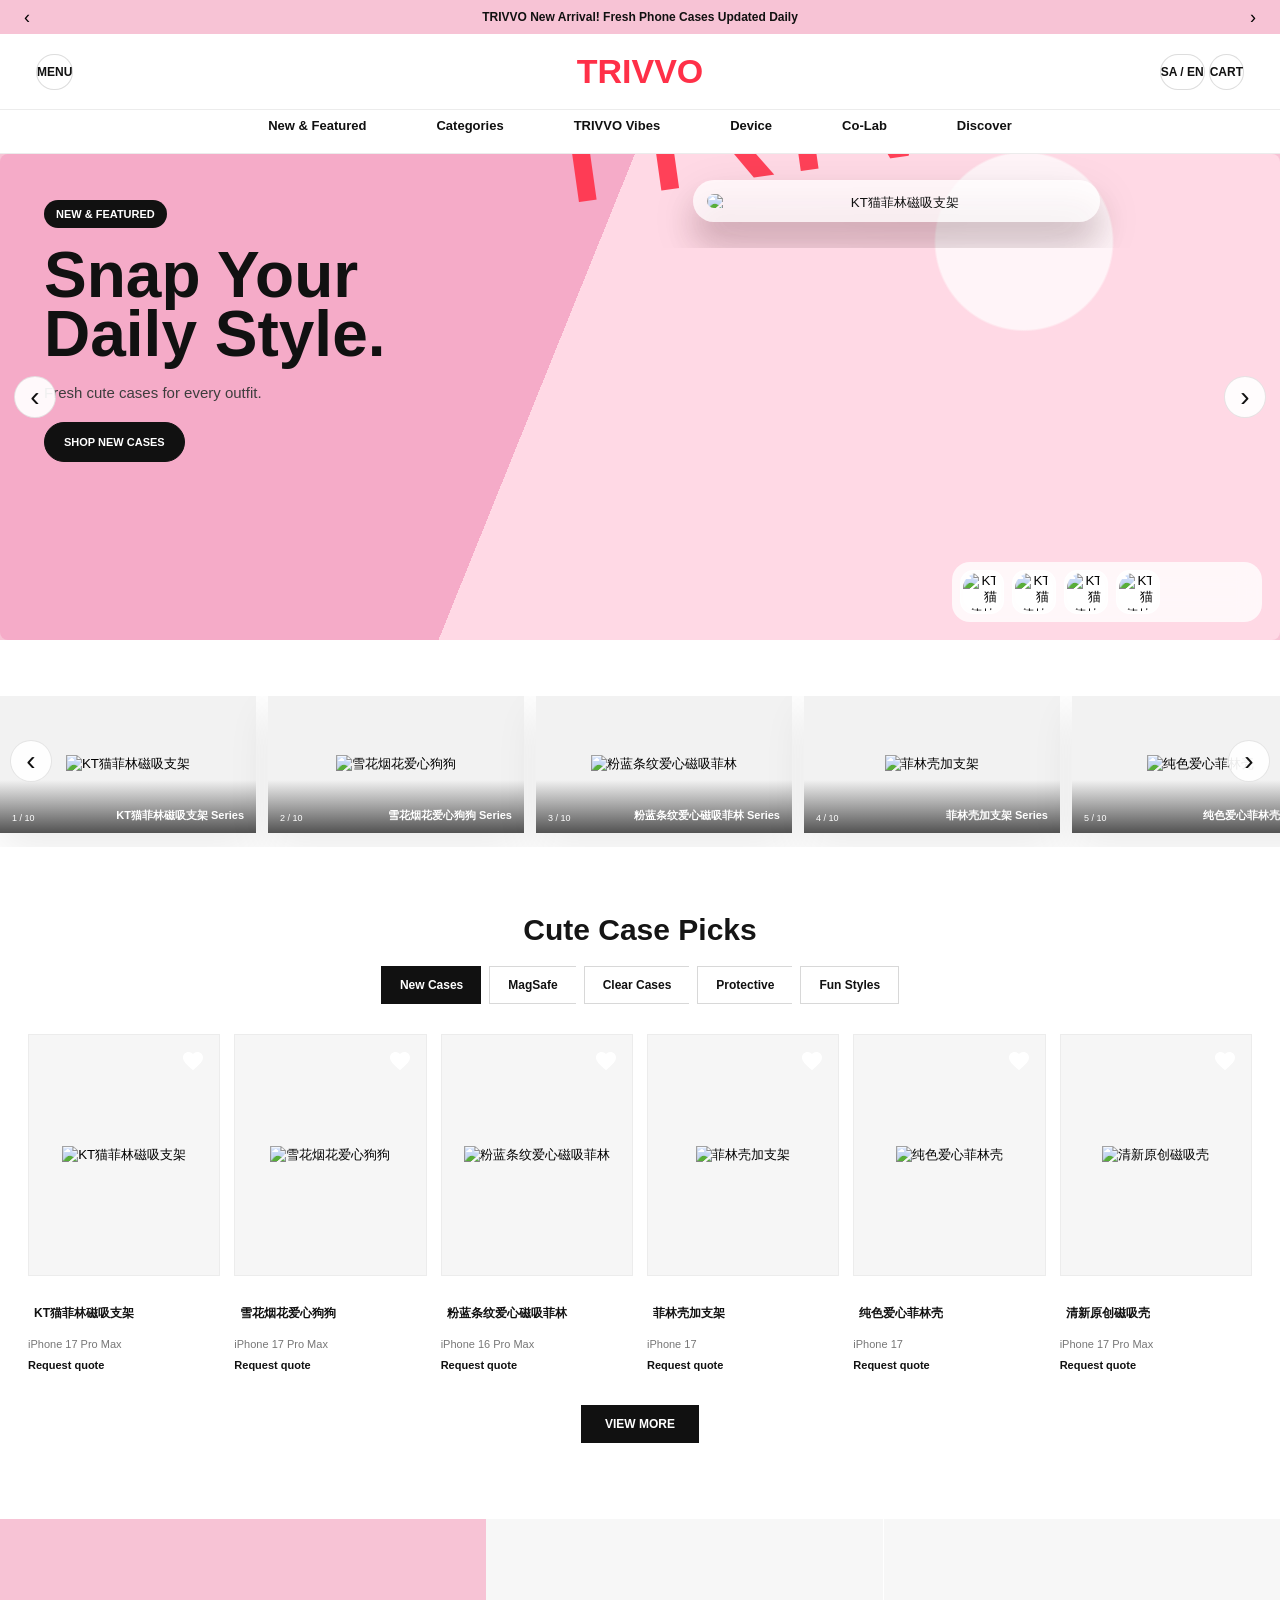
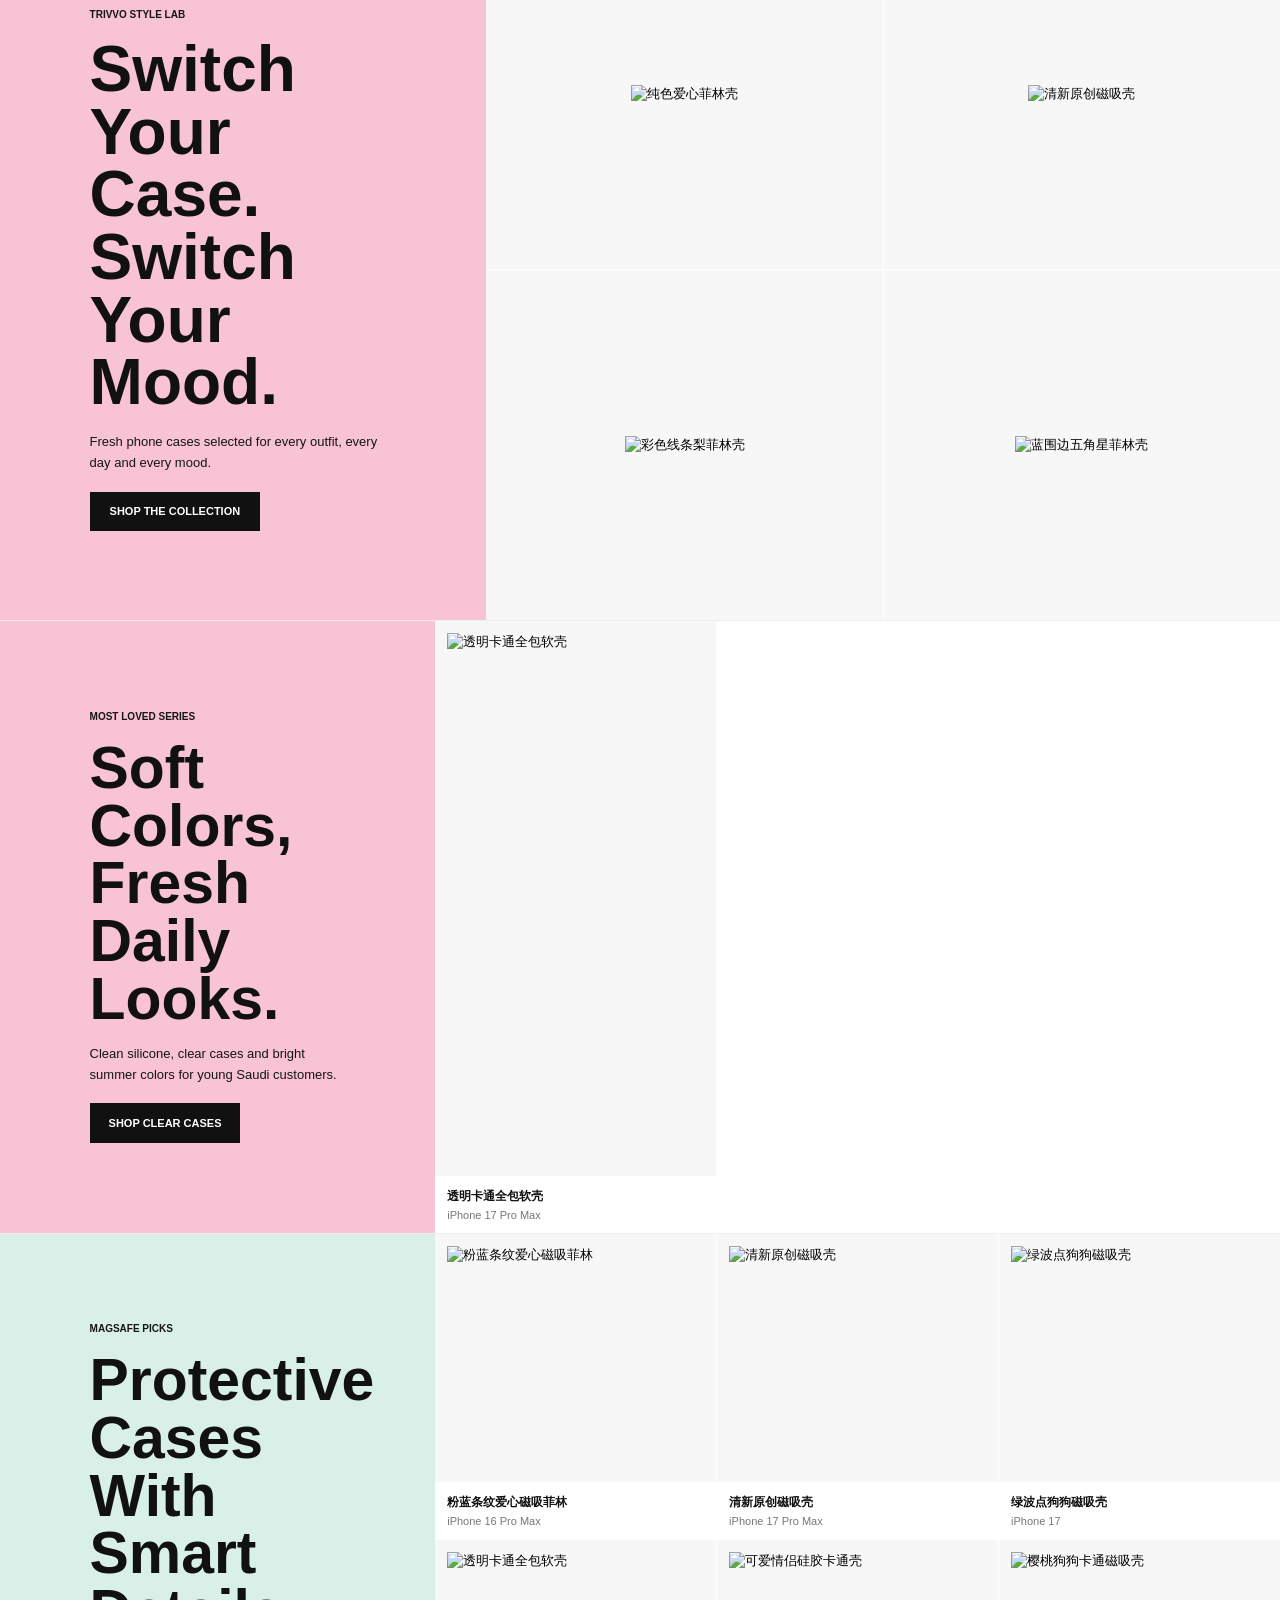
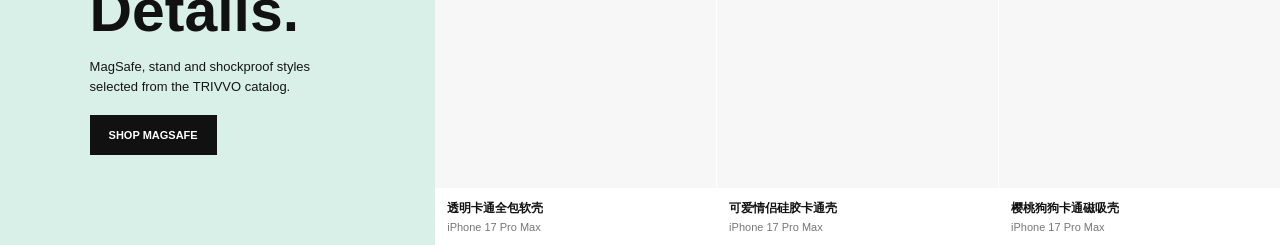
==== commit 5195d74b: "Polish Trivvo storefront experience" ====
--- a/index.html
+++ b/index.html
@@ -4,7 +4,7 @@
     <meta charset="utf-8">
     <meta name="viewport" content="width=device-width, initial-scale=1">
     <title>TRIVVO Phone Cases</title>
-    <link rel="stylesheet" href="styles.css?v=20260620-kekeke-cute">
+    <link rel="stylesheet" href="styles.css?v=20260621-polish">
   </head>
   <body>
     <div class="brand-announcement">
@@ -123,7 +123,7 @@
 
       <section class="store-favorites" id="storeFavorites">
         <div class="store-section-head">
-          <h1>Find Your Favorites</h1>
+          <h1>Cute Case Picks</h1>
           <p>Choose a style and submit a sourcing request.</p>
         </div>
         <div class="store-category-pills" id="storeCategoryPills">
@@ -204,6 +204,6 @@
     </button>
 
     <script src="supabase-config.js?v=20260604-supabase"></script>
-    <script src="app.js?v=20260620-kekeke-cute"></script>
+    <script src="app.js?v=20260621-polish"></script>
   </body>
 </html>
--- a/styles.css
+++ b/styles.css
@@ -6062,6 +6062,925 @@
   }
 }
 
+/* TRIVVO final refinement - must stay last */
+.brand-announcement {
+  background: #ffc4d8 !important;
+}
+
+.store-logo {
+  color: #ff3048 !important;
+}
+
+.app.home .home-gallery {
+  height: min(40vw, 560px) !important;
+  min-height: 410px !important;
+}
+
+.app.home .home-featured-button {
+  background:
+    radial-gradient(circle at 80% 18%, rgba(255, 255, 255, 0.7) 0 8%, transparent 8.3%),
+    linear-gradient(112deg, #f3a3c4 0 43%, #ffd7e5 43% 100%) !important;
+}
+
+.cb-hero-copy {
+  gap: 18px !important;
+}
+
+.cb-hero-copy small {
+  width: fit-content !important;
+  padding: 8px 13px !important;
+  border-radius: 999px !important;
+  background: #111 !important;
+  color: #fff !important;
+  font-size: 11px !important;
+}
+
+.cb-hero-copy strong {
+  max-width: 560px !important;
+  color: #111 !important;
+  line-height: 0.9 !important;
+}
+
+.cb-hero-copy em {
+  display: block !important;
+  max-width: 330px !important;
+  overflow: visible !important;
+  color: #2f2f2f !important;
+  font-size: 15px !important;
+  line-height: 1.45 !important;
+}
+
+.cb-hero-copy b,
+.cb-story-copy button,
+.cb-series-hero button,
+.cb-view-more,
+.result-action {
+  border-radius: 999px !important;
+}
+
+.app.home .home-gallery .featured-case {
+  width: min(62%, 470px) !important;
+  height: 88% !important;
+  padding: 12px !important;
+  border-radius: 26px !important;
+  background: rgba(255, 255, 255, 0.72) !important;
+  object-fit: contain !important;
+  box-shadow: 0 18px 52px rgba(17, 17, 17, 0.12) !important;
+}
+
+.app.home .home-thumbs {
+  border-radius: 22px !important;
+  background: rgba(255, 255, 255, 0.82) !important;
+  backdrop-filter: blur(14px) !important;
+}
+
+.app.home .home-thumbs button {
+  border-radius: 15px !important;
+}
+
+.app.home .home-thumbs img {
+  border-radius: 15px !important;
+  object-fit: cover !important;
+}
+
+.cb-collection-card,
+.store-product-image,
+.result-item {
+  border-radius: 22px !important;
+}
+
+.store-category-pills {
+  gap: 8px !important;
+}
+
+.store-category-pills button {
+  border-right: 1px solid #d8d8d8 !important;
+  border-radius: 999px !important;
+}
+
+.store-section-head h1 {
+  font-size: clamp(30px, 3.8vw, 48px) !important;
+}
+
+.store-product-image {
+  background: #fafafa !important;
+  box-shadow: inset 0 0 0 1px rgba(17, 17, 17, 0.04) !important;
+}
+
+.store-product-open > img {
+  transition: transform 220ms ease !important;
+}
+
+.store-product-image:hover .store-product-open > img {
+  transform: scale(1.04) rotate(-1deg) !important;
+}
+
+.app.has-results {
+  background: #fff8fb !important;
+}
+
+.app.has-results .search-stage {
+  display: grid !important;
+  max-width: 1320px !important;
+  padding-top: 22px !important;
+}
+
+.app.has-results .cb-collections,
+.app.has-results .store-favorites,
+.app.has-results .cb-story,
+.app.has-results .cb-series {
+  display: none !important;
+}
+
+.app.has-results .search-stage > :not(.search-box):not(.brand-lockup):not(.header-actions):not(.device-browser) {
+  display: none !important;
+}
+
+.app.has-results .search-box {
+  border-radius: 999px !important;
+}
+
+.app.has-results .results {
+  max-width: 1320px !important;
+  padding: 0 18px 60px !important;
+}
+
+.site-block-own {
+  padding: 22px !important;
+  border-radius: 28px !important;
+  background: #fff !important;
+  box-shadow: 0 18px 60px rgba(17, 17, 17, 0.07) !important;
+}
+
+.site-block-own .site-head {
+  margin-bottom: 8px !important;
+}
+
+.result-list {
+  gap: 20px !important;
+}
+
+.result-item {
+  overflow: hidden !important;
+  background: #fff !important;
+}
+
+.result-title-text,
+.result-copy > a {
+  color: #111 !important;
+}
+
+.result-item .price strong {
+  color: #ff3048 !important;
+}
+
+@media (max-width: 760px) {
+  .brand-announcement {
+    min-height: 34px !important;
+    padding: 0 34px !important;
+    text-align: center !important;
+  }
+
+  .brand-announcement strong {
+    display: block !important;
+    overflow: hidden !important;
+    text-overflow: ellipsis !important;
+    white-space: nowrap !important;
+  }
+
+  .store-actions {
+    gap: 4px !important;
+  }
+
+  .store-actions button {
+    min-width: 34px !important;
+    height: 34px !important;
+    padding: 0 5px !important;
+    font-size: 10px !important;
+  }
+
+  .brand-category-nav {
+    scrollbar-width: none !important;
+  }
+
+  .brand-category-nav::-webkit-scrollbar {
+    display: none !important;
+  }
+
+  .app.home .home-gallery {
+    height: 586px !important;
+    min-height: 586px !important;
+  }
+
+  .app.home .home-featured-button {
+    grid-template-rows: 44% 56% !important;
+  }
+
+  .cb-hero-copy {
+    padding: 24px 18px 6px !important;
+  }
+
+  .cb-hero-copy strong {
+    max-width: 340px !important;
+    font-size: 39px !important;
+  }
+
+  .cb-hero-copy em {
+    max-width: 280px !important;
+    font-size: 13px !important;
+  }
+
+  .app.home .home-gallery .featured-case {
+    width: 64% !important;
+    height: 82% !important;
+  }
+
+  .app.home .home-thumbs {
+    left: 14px !important;
+    right: 14px !important;
+    bottom: 16px !important;
+    width: auto !important;
+  }
+
+  .store-section-head h1 {
+    font-size: 27px !important;
+  }
+
+  .store-product-grid {
+    grid-template-columns: repeat(2, minmax(0, 1fr)) !important;
+  }
+
+  .app.has-results .search-stage {
+    grid-template-columns: 1fr !important;
+    padding: 16px 12px 0 !important;
+  }
+
+  .app.has-results .brand-lockup,
+  .app.has-results .search-box,
+  .app.has-results .header-actions,
+  .app.has-results .device-browser {
+    grid-column: 1 !important;
+  }
+
+  .app.has-results .results {
+    padding: 0 12px 44px !important;
+  }
+
+  .result-list {
+    grid-template-columns: repeat(2, minmax(0, 1fr)) !important;
+    gap: 14px !important;
+  }
+
+  .site-block-own {
+    padding: 14px !important;
+    border-radius: 22px !important;
+  }
+}
+
+/* TRIVVO polish pass */
+:root {
+  --trivvo-red: #ff3048;
+  --trivvo-pink: #ffe4ec;
+  --trivvo-mint: #dff7ef;
+  --trivvo-cream: #fff7e7;
+  --trivvo-ink: #151515;
+}
+
+body {
+  color: var(--trivvo-ink);
+  background:
+    linear-gradient(180deg, #fff 0%, #fff 54%, #fff8fb 100%);
+}
+
+.brand-announcement {
+  height: 34px !important;
+  background: #111 !important;
+  color: #fff !important;
+  font-size: 12px !important;
+  letter-spacing: 0 !important;
+}
+
+.brand-announcement strong {
+  font-weight: 900 !important;
+}
+
+.store-header {
+  position: sticky !important;
+  top: 0 !important;
+  z-index: 18 !important;
+  min-height: 66px !important;
+  border-bottom: 1px solid rgba(17, 17, 17, 0.08) !important;
+  background: rgba(255, 255, 255, 0.92) !important;
+  backdrop-filter: blur(16px) !important;
+}
+
+.store-menu,
+.store-actions button {
+  border: 1px solid rgba(17, 17, 17, 0.14) !important;
+  border-radius: 999px !important;
+  background: #fff !important;
+  color: #111 !important;
+  font-size: 12px !important;
+  font-weight: 900 !important;
+}
+
+.store-logo {
+  color: var(--trivvo-red) !important;
+  font-family: Arial Black, Arial, sans-serif !important;
+  letter-spacing: 0 !important;
+}
+
+.brand-category-nav {
+  position: sticky !important;
+  top: 66px !important;
+  z-index: 17 !important;
+  min-height: 44px !important;
+  border-bottom: 1px solid rgba(17, 17, 17, 0.08) !important;
+  background: rgba(255, 255, 255, 0.92) !important;
+  backdrop-filter: blur(16px) !important;
+}
+
+.brand-category-nav button {
+  color: #111 !important;
+  font-size: 12px !important;
+  font-weight: 900 !important;
+  letter-spacing: 0 !important;
+}
+
+.app.home {
+  padding-top: 18px !important;
+}
+
+.app.home .search-stage {
+  grid-template-columns: minmax(180px, 230px) minmax(620px, 1fr) minmax(160px, 190px) !important;
+  gap: 16px !important;
+  max-width: 1420px !important;
+  padding: 0 18px !important;
+}
+
+.app.home .brand-lockup {
+  align-self: stretch !important;
+  grid-template-columns: 1fr !important;
+  align-content: center !important;
+  justify-items: start !important;
+  gap: 4px !important;
+  padding: 0 4px !important;
+}
+
+.app.home .brand-mark {
+  display: none !important;
+}
+
+.app.home .brand-lockup strong {
+  color: var(--trivvo-red) !important;
+  font-family: Arial Black, Arial, sans-serif !important;
+  font-size: 36px !important;
+  text-transform: uppercase !important;
+}
+
+.app.home .brand-lockup span {
+  margin-top: 1px !important;
+  color: #777 !important;
+  font-size: 12px !important;
+  font-weight: 800 !important;
+}
+
+.app.home .search-box {
+  grid-column: 2 / 3 !important;
+  min-height: 46px !important;
+  border: 2px solid var(--trivvo-red) !important;
+  border-radius: 999px !important;
+  box-shadow: 0 12px 30px rgba(255, 48, 72, 0.08) !important;
+}
+
+.app.home .search-type {
+  font-size: 15px !important;
+}
+
+.app.home .search-submit {
+  border-radius: 0 999px 999px 0 !important;
+}
+
+.app.home .header-actions {
+  grid-column: 3 !important;
+}
+
+.app.home .member-trigger {
+  display: none !important;
+}
+
+.app.home .language-picker {
+  min-width: 168px !important;
+  height: 46px !important;
+  border-radius: 999px !important;
+  font-size: 13px !important;
+}
+
+.app.home .device-browser {
+  grid-column: 1 / -1 !important;
+  justify-content: center !important;
+  padding: 4px 0 0 !important;
+}
+
+.app.home .device-browser strong {
+  display: none !important;
+}
+
+.app.home .device-browser div {
+  justify-content: center !important;
+}
+
+.app.home .device-browser button,
+.app.home .device-browser button:nth-child(n) {
+  min-width: 0 !important;
+  height: 34px !important;
+  border: 1px solid rgba(255, 48, 72, 0.22) !important;
+  border-radius: 999px !important;
+  background: #fff !important;
+  color: var(--trivvo-red) !important;
+  box-shadow: 0 8px 22px rgba(255, 48, 72, 0.06) !important;
+}
+
+.app.home .latest-sidebar,
+.app.home .home-proof {
+  height: 540px !important;
+  border: 0 !important;
+  border-radius: 24px !important;
+  background: #fff !important;
+  box-shadow: 0 18px 55px rgba(17, 17, 17, 0.08) !important;
+}
+
+.app.home .latest-sidebar {
+  grid-column: 1 !important;
+  grid-row: 3 !important;
+  overflow: hidden !important;
+}
+
+.app.home .latest-head {
+  height: 52px !important;
+  padding: 0 16px !important;
+  border-bottom: 1px solid rgba(17, 17, 17, 0.06) !important;
+}
+
+.app.home .latest-head strong {
+  color: #111 !important;
+  font-size: 15px !important;
+  font-weight: 900 !important;
+}
+
+.app.home .latest-head span {
+  background: var(--trivvo-red) !important;
+  color: #fff !important;
+}
+
+.app.home .latest-window {
+  height: 488px !important;
+  overflow: hidden !important;
+}
+
+.app.home .latest-track {
+  display: grid !important;
+  grid-auto-flow: row !important;
+  grid-auto-columns: auto !important;
+  width: auto !important;
+  gap: 10px !important;
+  padding: 12px !important;
+  animation: latest-scroll 58s linear infinite !important;
+}
+
+.app.home .latest-item {
+  width: 100% !important;
+  min-height: 92px !important;
+  border: 0 !important;
+  border-radius: 16px !important;
+  background: #fff7f9 !important;
+}
+
+.app.home .latest-item img {
+  width: 64px !important;
+  height: 72px !important;
+  border-radius: 14px !important;
+  object-fit: cover !important;
+}
+
+.app.home .home-gallery {
+  grid-column: 2 !important;
+  grid-row: 3 !important;
+  height: 540px !important;
+  padding: 0 !important;
+  overflow: hidden !important;
+  border: 0 !important;
+  border-radius: 30px !important;
+  background: linear-gradient(135deg, var(--trivvo-pink) 0%, #fff 47%, var(--trivvo-mint) 100%) !important;
+  box-shadow: 0 22px 70px rgba(255, 48, 72, 0.13) !important;
+}
+
+.app.home .home-featured-button {
+  grid-template-columns: minmax(270px, 0.88fr) minmax(320px, 1.12fr) !important;
+  width: 100% !important;
+  height: 100% !important;
+  background: transparent !important;
+}
+
+.app.home .cb-hero-copy {
+  justify-content: center !important;
+  gap: 18px !important;
+  padding: 46px 28px 46px 44px !important;
+}
+
+.app.home .cb-hero-copy small {
+  width: fit-content !important;
+  padding: 8px 12px !important;
+  border-radius: 999px !important;
+  background: #111 !important;
+  color: #fff !important;
+  font-size: 11px !important;
+}
+
+.app.home .cb-hero-copy strong {
+  color: #111 !important;
+  font-size: clamp(44px, 5vw, 76px) !important;
+  line-height: 0.92 !important;
+}
+
+.app.home .cb-hero-copy em {
+  max-width: 300px !important;
+  color: #3d3d3d !important;
+  font-size: 15px !important;
+}
+
+.app.home .cb-hero-copy b,
+.cb-story-copy button,
+.cb-series-hero button,
+.cb-view-more,
+.result-action {
+  border-radius: 999px !important;
+  background: #111 !important;
+  color: #fff !important;
+}
+
+.app.home .cb-hero-visual {
+  align-content: center !important;
+  padding: 24px 32px 24px 8px !important;
+}
+
+.app.home .cb-hero-visual .featured-case {
+  width: 100% !important;
+  height: 430px !important;
+  padding: 14px !important;
+  border-radius: 26px !important;
+  background: rgba(255, 255, 255, 0.72) !important;
+  object-fit: contain !important;
+  box-shadow: 0 18px 50px rgba(17, 17, 17, 0.12) !important;
+}
+
+.app.home .cb-hero-visual i {
+  right: 48px !important;
+  bottom: 44px !important;
+  color: rgba(255, 48, 72, 0.9) !important;
+}
+
+.app.home .home-thumbs {
+  right: 18px !important;
+  bottom: 18px !important;
+  left: auto !important;
+  width: min(310px, 42%) !important;
+  grid-template-columns: repeat(4, minmax(0, 1fr)) !important;
+  gap: 8px !important;
+  padding: 8px !important;
+  border-radius: 18px !important;
+  background: rgba(255, 255, 255, 0.78) !important;
+  backdrop-filter: blur(12px) !important;
+}
+
+.app.home .home-thumbs button {
+  aspect-ratio: 1 / 1 !important;
+  border-radius: 13px !important;
+}
+
+.app.home .home-thumbs img {
+  object-fit: cover !important;
+}
+
+.app.home .home-proof {
+  grid-column: 3 !important;
+  grid-row: 3 !important;
+  align-content: space-between !important;
+  padding: 20px !important;
+  background: #111 !important;
+  color: #fff !important;
+}
+
+.app.home .home-proof > strong {
+  color: #fff !important;
+  font-size: 22px !important;
+  line-height: 1.1 !important;
+}
+
+.app.home .home-proof > span {
+  color: rgba(255, 255, 255, 0.72) !important;
+}
+
+.app.home .home-proof p {
+  display: grid !important;
+  gap: 4px !important;
+  padding: 14px !important;
+  border-radius: 18px !important;
+  background: rgba(255, 255, 255, 0.1) !important;
+}
+
+.app.home .home-proof b {
+  color: #fff !important;
+  font-size: 24px !important;
+}
+
+.app.home .home-proof small {
+  color: rgba(255, 255, 255, 0.68) !important;
+}
+
+.platforms {
+  display: none !important;
+}
+
+.cb-collections {
+  max-width: 1420px !important;
+  margin: 28px auto 0 !important;
+  padding: 0 18px 12px !important;
+}
+
+.cb-collection-track {
+  padding: 0 0 12px !important;
+}
+
+.cb-collection-card {
+  border: 0 !important;
+  border-radius: 24px !important;
+  box-shadow: 0 16px 40px rgba(17, 17, 17, 0.08) !important;
+}
+
+.store-favorites {
+  max-width: 1420px !important;
+  border-radius: 32px !important;
+}
+
+.store-section-head {
+  margin-bottom: 22px !important;
+}
+
+.store-section-head h1 {
+  font-size: clamp(30px, 4vw, 54px) !important;
+  line-height: 0.98 !important;
+}
+
+.store-category-pills {
+  justify-content: center !important;
+}
+
+.store-category-pills button {
+  min-height: 42px !important;
+  padding: 0 18px !important;
+  border-radius: 999px !important;
+  border: 1px solid rgba(17, 17, 17, 0.12) !important;
+  background: #fff !important;
+}
+
+.store-category-pills button + button {
+  margin-left: 8px !important;
+}
+
+.store-product-grid {
+  gap: 34px 18px !important;
+}
+
+.store-product-card {
+  position: relative !important;
+}
+
+.store-product-image {
+  border-radius: 24px !important;
+  background: #f8f8f8 !important;
+  box-shadow: inset 0 0 0 1px rgba(17, 17, 17, 0.04) !important;
+}
+
+.store-product-open > img {
+  transition: transform 220ms ease !important;
+}
+
+.store-product-image:hover .store-product-open > img {
+  transform: scale(1.04) rotate(-1deg) !important;
+}
+
+.store-product-title {
+  margin-top: 12px !important;
+  color: #111 !important;
+  font-size: 13px !important;
+  font-weight: 900 !important;
+}
+
+.store-product-price {
+  color: var(--trivvo-red) !important;
+}
+
+.cb-story {
+  background: linear-gradient(135deg, #ffd6e2 0%, #fff1b8 100%) !important;
+}
+
+.cb-series-hero {
+  background: linear-gradient(135deg, #ffecf2 0%, #ffe38b 100%) !important;
+}
+
+.cb-series-alt .cb-series-hero {
+  background: linear-gradient(135deg, #dff7ef 0%, #dfeaff 100%) !important;
+}
+
+.cb-story,
+.cb-series {
+  overflow: hidden !important;
+}
+
+.cb-story-copy h2,
+.cb-series-hero h2 {
+  color: #111 !important;
+}
+
+.cb-series-product img,
+.cb-story-grid img {
+  transition: transform 220ms ease !important;
+}
+
+.cb-series-product:hover img,
+.cb-story-grid button:hover img {
+  transform: scale(1.035) !important;
+}
+
+.app.has-results .search-stage {
+  max-width: 1180px !important;
+}
+
+.app.has-results .results {
+  max-width: 1320px !important;
+}
+
+.site-head {
+  padding: 0 4px !important;
+}
+
+.site-title {
+  font-size: 21px !important;
+}
+
+.result-item {
+  border: 0 !important;
+  border-radius: 24px !important;
+  box-shadow: 0 16px 44px rgba(17, 17, 17, 0.07) !important;
+}
+
+.result-item .thumb {
+  background: #fafafa !important;
+}
+
+.favorite-button {
+  top: 10px !important;
+  right: 10px !important;
+  width: 34px !important;
+  height: 34px !important;
+  border-radius: 50% !important;
+  background: rgba(255, 255, 255, 0.86) !important;
+  backdrop-filter: blur(8px) !important;
+}
+
+@media (max-width: 1120px) {
+  .app.home .search-stage {
+    grid-template-columns: minmax(0, 1fr) !important;
+  }
+
+  .app.home .brand-lockup,
+  .app.home .search-box,
+  .app.home .header-actions,
+  .app.home .device-browser,
+  .app.home .latest-sidebar,
+  .app.home .home-gallery,
+  .app.home .home-proof {
+    grid-column: 1 !important;
+  }
+
+  .app.home .brand-lockup { grid-row: 1 !important; }
+  .app.home .search-box { grid-row: 2 !important; }
+  .app.home .header-actions { grid-row: 3 !important; justify-self: stretch !important; }
+  .app.home .device-browser { grid-row: 4 !important; }
+  .app.home .home-gallery { grid-row: 5 !important; }
+  .app.home .latest-sidebar { grid-row: 6 !important; }
+  .app.home .home-proof { grid-row: 7 !important; height: auto !important; }
+
+  .app.home .latest-sidebar {
+    height: 260px !important;
+  }
+
+  .app.home .latest-window {
+    height: 208px !important;
+  }
+}
+
+@media (max-width: 760px) {
+  .brand-category-nav {
+    top: 58px !important;
+  }
+
+  .app.home {
+    padding-inline: 10px !important;
+  }
+
+  .app.home .search-stage {
+    padding: 0 !important;
+  }
+
+  .app.home .brand-lockup {
+    justify-items: center !important;
+  }
+
+  .app.home .brand-lockup strong {
+    font-size: 32px !important;
+  }
+
+  .app.home .search-box {
+    grid-template-columns: 74px 1px minmax(0, 1fr) 42px 82px !important;
+  }
+
+  .app.home .search-type,
+  .app.home .search-submit {
+    font-size: 13px !important;
+  }
+
+  .app.home .home-gallery {
+    height: 610px !important;
+    border-radius: 24px !important;
+  }
+
+  .app.home .home-featured-button {
+    grid-template-rows: auto 1fr !important;
+  }
+
+  .app.home .cb-hero-copy {
+    padding: 26px 22px 10px !important;
+  }
+
+  .app.home .cb-hero-copy strong {
+    font-size: 42px !important;
+  }
+
+  .app.home .cb-hero-copy em {
+    max-width: 310px !important;
+    margin-inline: auto !important;
+    font-size: 14px !important;
+    line-height: 1.35 !important;
+  }
+
+  .app.home .cb-hero-visual {
+    padding: 10px 18px 88px !important;
+  }
+
+  .app.home .cb-hero-visual .featured-case {
+    height: 330px !important;
+  }
+
+  .app.home .home-thumbs {
+    left: 14px !important;
+    right: 14px !important;
+    width: auto !important;
+  }
+
+  .store-product-grid {
+    gap: 26px 12px !important;
+  }
+
+  .store-favorites {
+    overflow: hidden !important;
+  }
+
+  .store-section-head {
+    padding-inline: 8px !important;
+    text-align: center !important;
+  }
+
+  .store-section-head h1 {
+    max-width: 100% !important;
+    font-size: 28px !important;
+    line-height: 1.05 !important;
+    white-space: normal !important;
+  }
+
+  .store-category-pills {
+    justify-content: flex-start !important;
+    overflow-x: auto !important;
+    padding: 0 10px 8px !important;
+    scrollbar-width: none !important;
+  }
+
+  .store-category-pills::-webkit-scrollbar {
+    display: none !important;
+  }
+}
+
 /* Final storefront layout: mirrors the CaseBang homepage rhythm. */
 html,
 body {
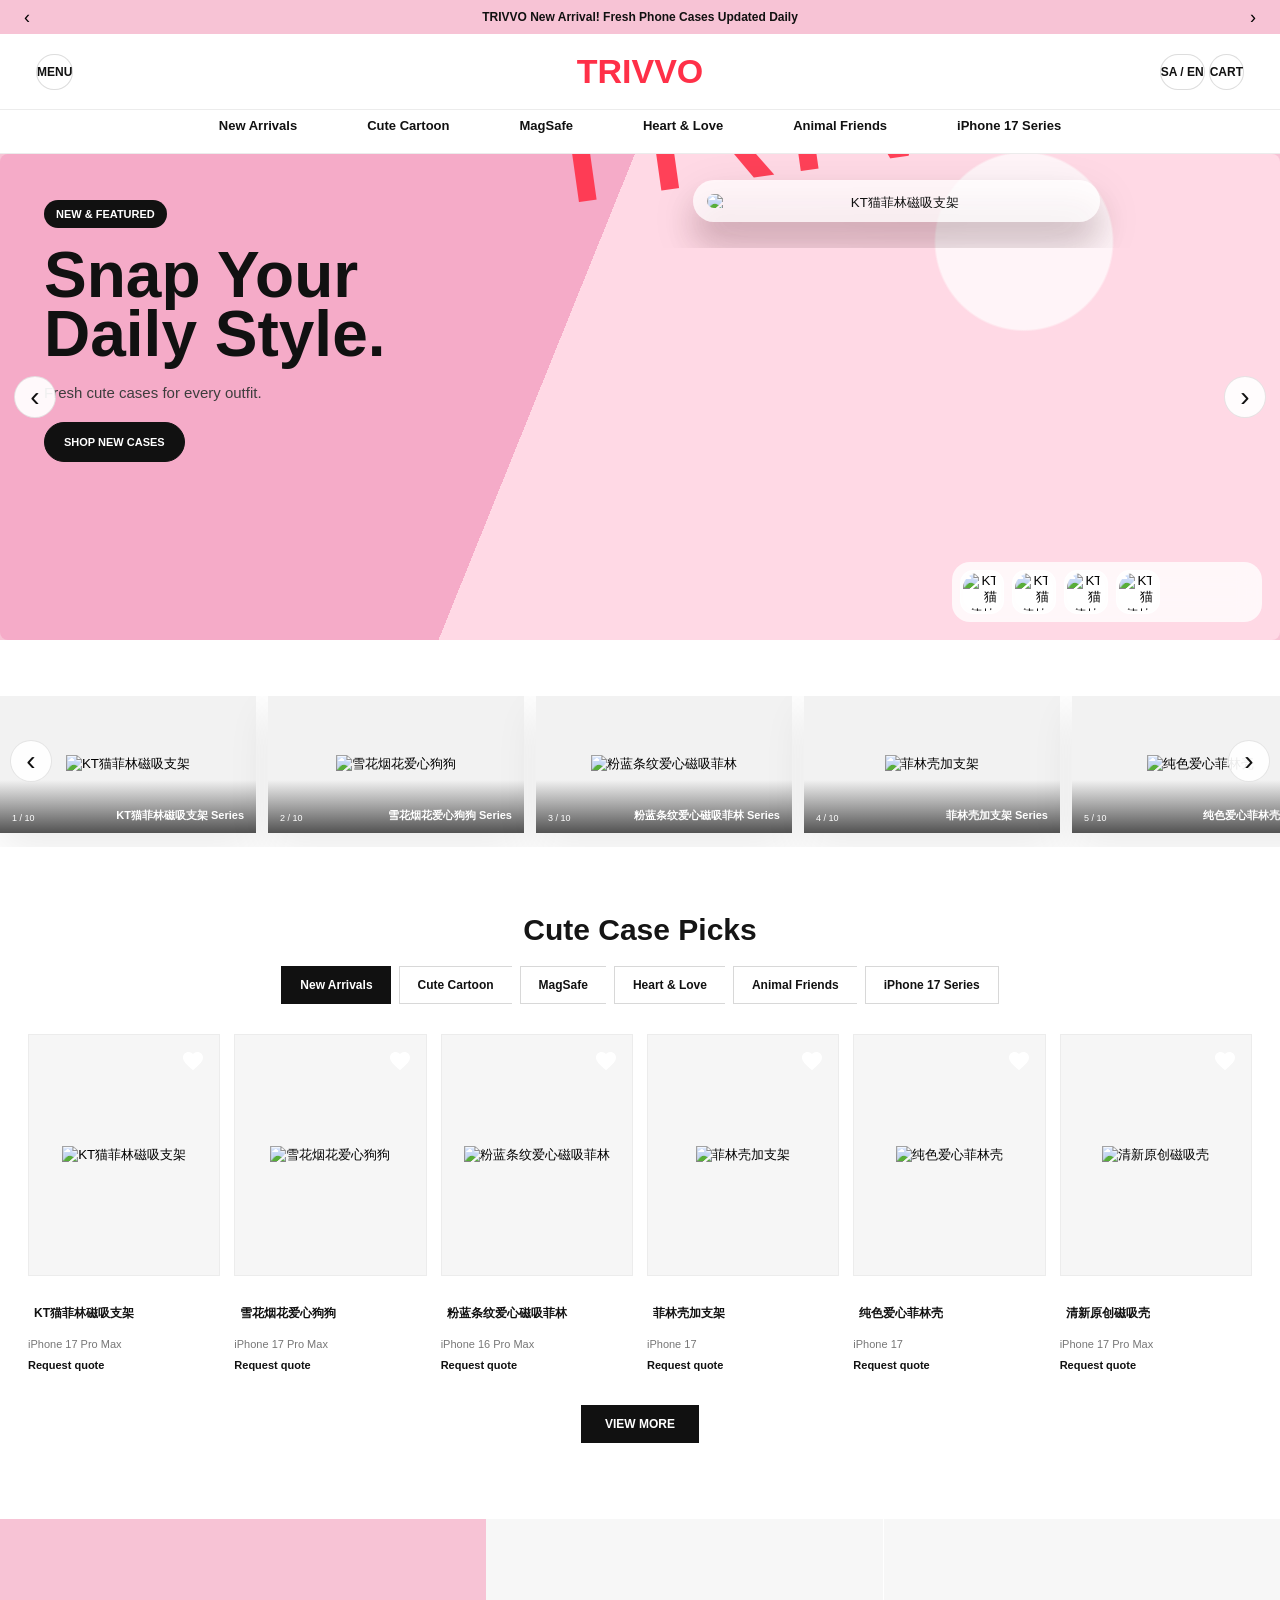
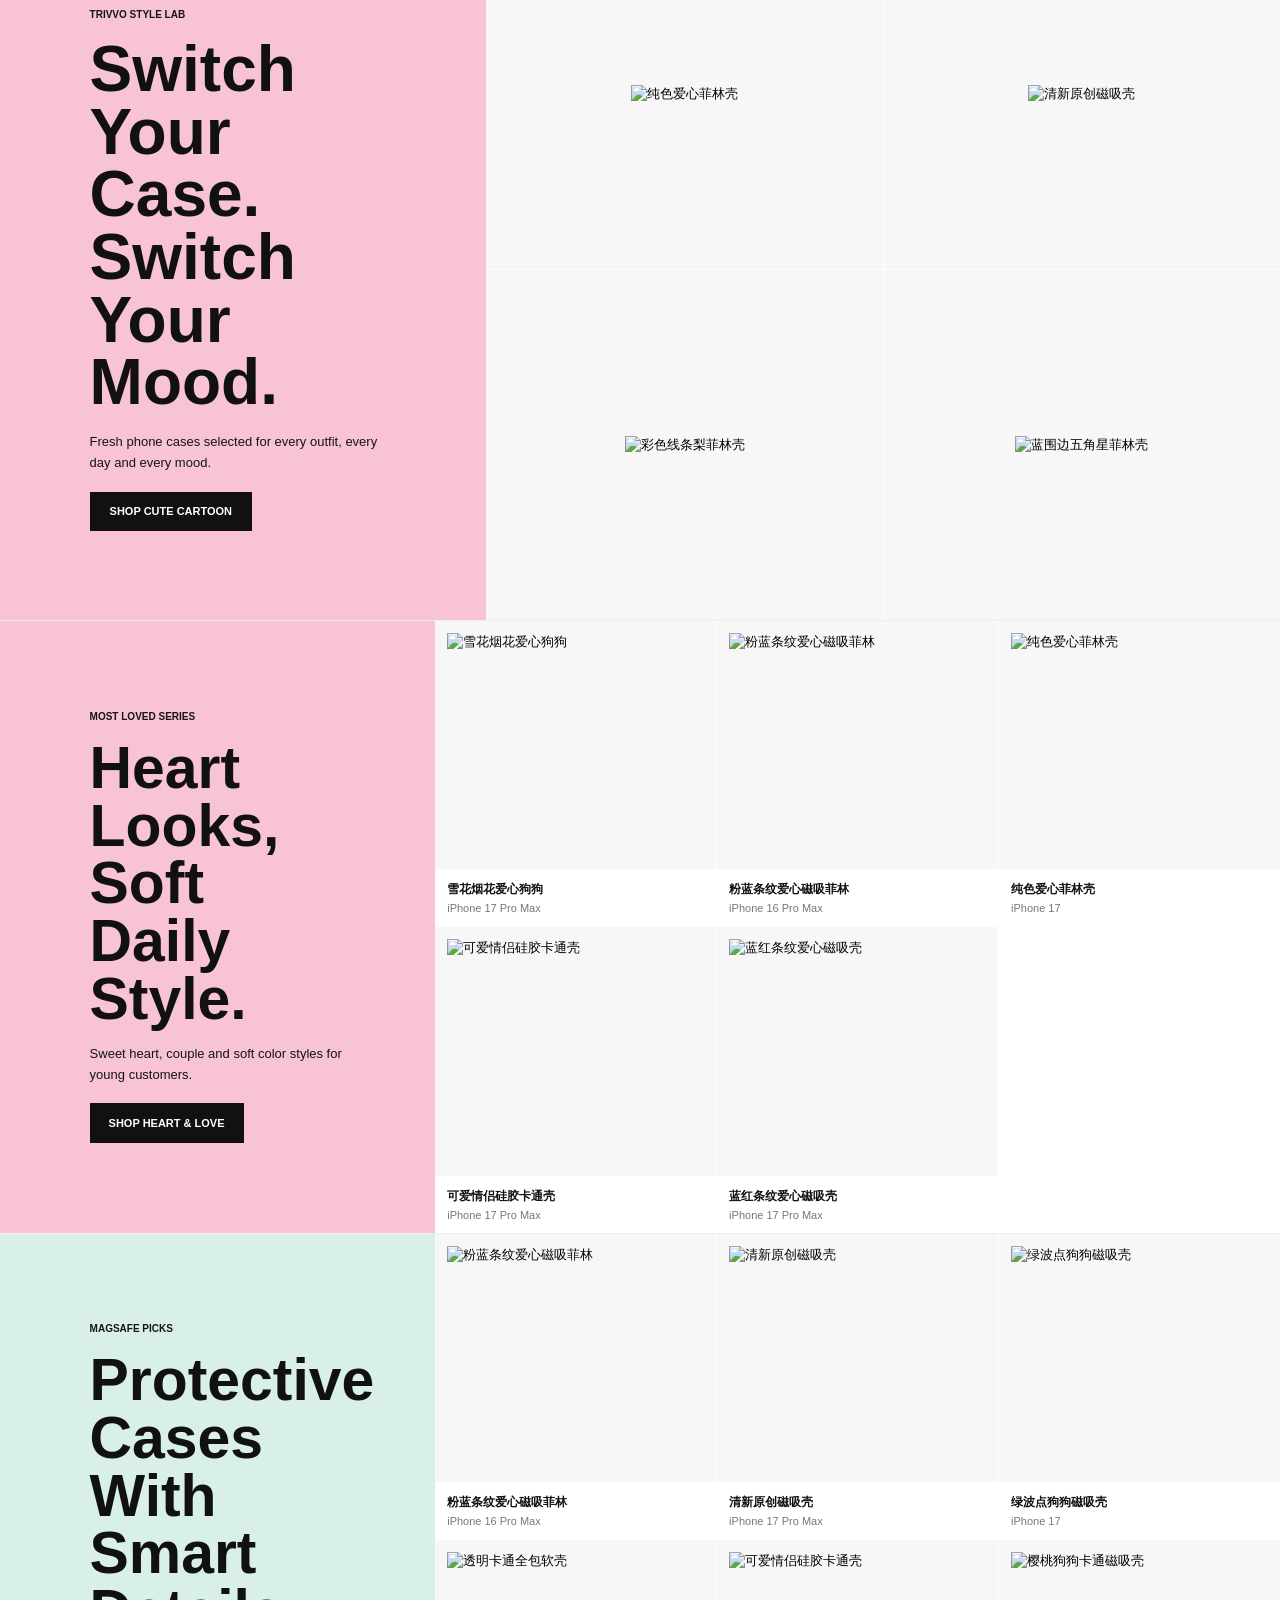
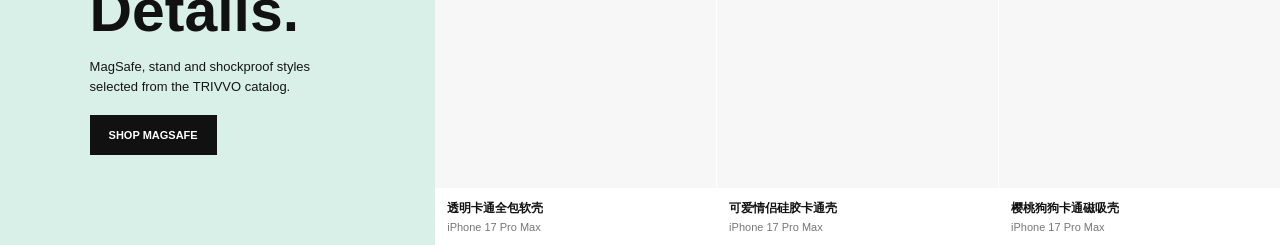
==== commit 46680097: "Update storefront product categories" ====
--- a/index.html
+++ b/index.html
@@ -21,12 +21,12 @@
       </div>
     </header>
     <nav class="brand-category-nav" aria-label="热门手机壳分类">
-      <button type="button" data-store-category="all">New & Featured</button>
-      <button type="button" data-store-category="clear">Categories</button>
-      <button type="button" data-store-category="fun">TRIVVO Vibes</button>
-      <button type="button" data-store-category="protective">Device</button>
-      <button type="button" data-store-category="magsafe">Co-Lab</button>
-      <button type="button" data-store-category="all">Discover</button>
+      <button type="button" data-store-category="all">New Arrivals</button>
+      <button type="button" data-store-category="cute">Cute Cartoon</button>
+      <button type="button" data-store-category="magsafe">MagSafe</button>
+      <button type="button" data-store-category="heart">Heart & Love</button>
+      <button type="button" data-store-category="animal">Animal Friends</button>
+      <button type="button" data-store-category="iphone17">iPhone 17 Series</button>
     </nav>
     <main class="app home" id="app">
       <section class="search-stage">
@@ -127,11 +127,12 @@
           <p>Choose a style and submit a sourcing request.</p>
         </div>
         <div class="store-category-pills" id="storeCategoryPills">
-          <button class="active" type="button" data-store-filter="all">New Cases</button>
+          <button class="active" type="button" data-store-filter="all">New Arrivals</button>
+          <button type="button" data-store-filter="cute">Cute Cartoon</button>
           <button type="button" data-store-filter="magsafe">MagSafe</button>
-          <button type="button" data-store-filter="clear">Clear Cases</button>
-          <button type="button" data-store-filter="protective">Protective</button>
-          <button type="button" data-store-filter="fun">Fun Styles</button>
+          <button type="button" data-store-filter="heart">Heart & Love</button>
+          <button type="button" data-store-filter="animal">Animal Friends</button>
+          <button type="button" data-store-filter="iphone17">iPhone 17 Series</button>
         </div>
         <div class="store-product-grid" id="storeProductGrid"></div>
         <button class="cb-view-more" type="button" data-store-category="all">View more</button>
@@ -142,7 +143,7 @@
           <span>TRIVVO STYLE LAB</span>
           <h2>Switch Your Case.<br>Switch Your Mood.</h2>
           <p>Fresh phone cases selected for every outfit, every day and every mood.</p>
-          <button type="button" data-store-category="fun">SHOP THE COLLECTION</button>
+          <button type="button" data-store-category="cute">SHOP CUTE CARTOON</button>
         </div>
         <div class="cb-story-grid" id="cbStoryGrid"></div>
       </section>
@@ -150,9 +151,9 @@
       <section class="cb-series" id="cbSeriesOne">
         <div class="cb-series-hero">
           <span>MOST LOVED SERIES</span>
-          <h2>Soft Colors,<br>Fresh Daily Looks.</h2>
-          <p>Clean silicone, clear cases and bright summer colors for young Saudi customers.</p>
-          <button type="button" data-store-category="clear">SHOP CLEAR CASES</button>
+          <h2>Heart Looks,<br>Soft Daily Style.</h2>
+          <p>Sweet heart, couple and soft color styles for young customers.</p>
+          <button type="button" data-store-category="heart">SHOP HEART & LOVE</button>
         </div>
         <div class="cb-series-row" id="cbSeriesRowOne"></div>
       </section>
--- a/styles.css
+++ b/styles.css
@@ -7282,6 +7282,20 @@
   text-transform: none !important;
 }
 
+.brand-category-nav button.active {
+  color: #ff3048 !important;
+}
+
+.brand-category-nav button.active::after {
+  display: block !important;
+  width: 100% !important;
+  height: 3px !important;
+  margin-top: 7px !important;
+  border-radius: 999px !important;
+  background: #ff3048 !important;
+  content: "" !important;
+}
+
 .app.home {
   max-width: none !important;
   padding: 0 !important;
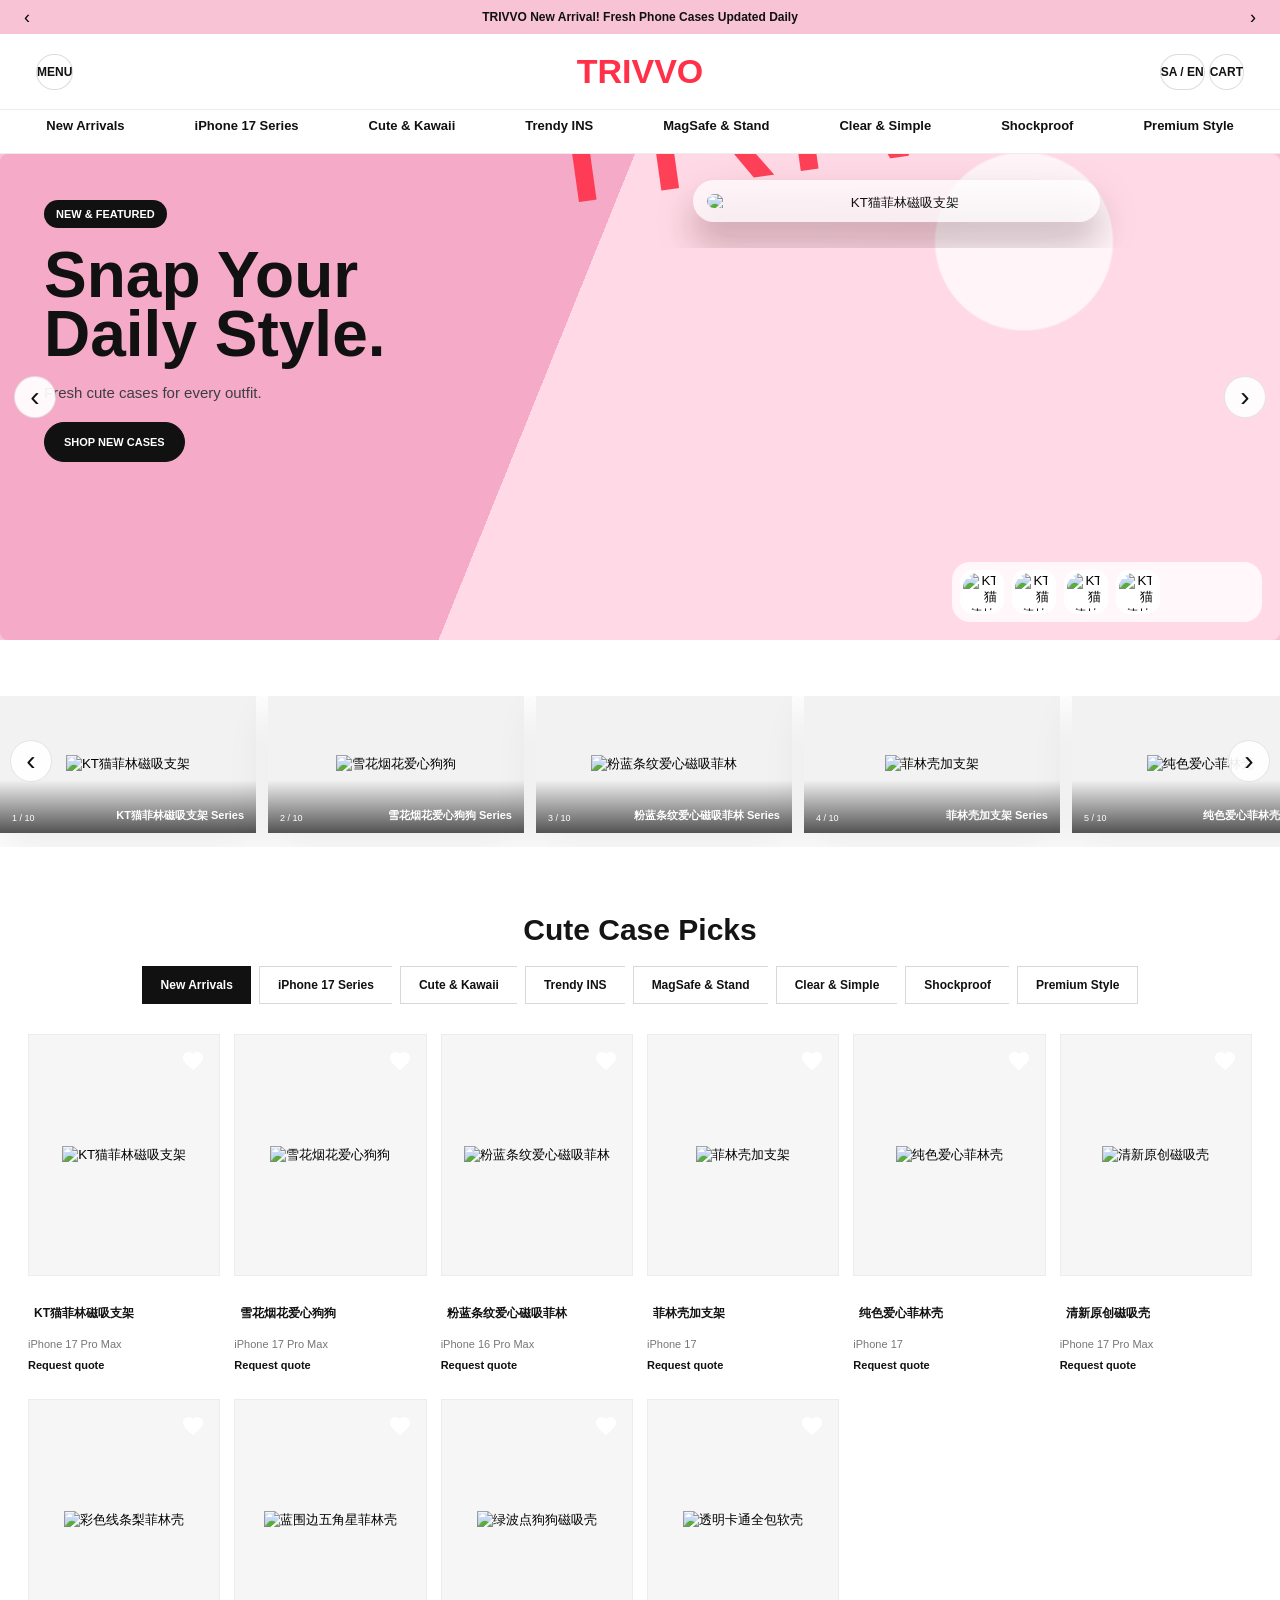
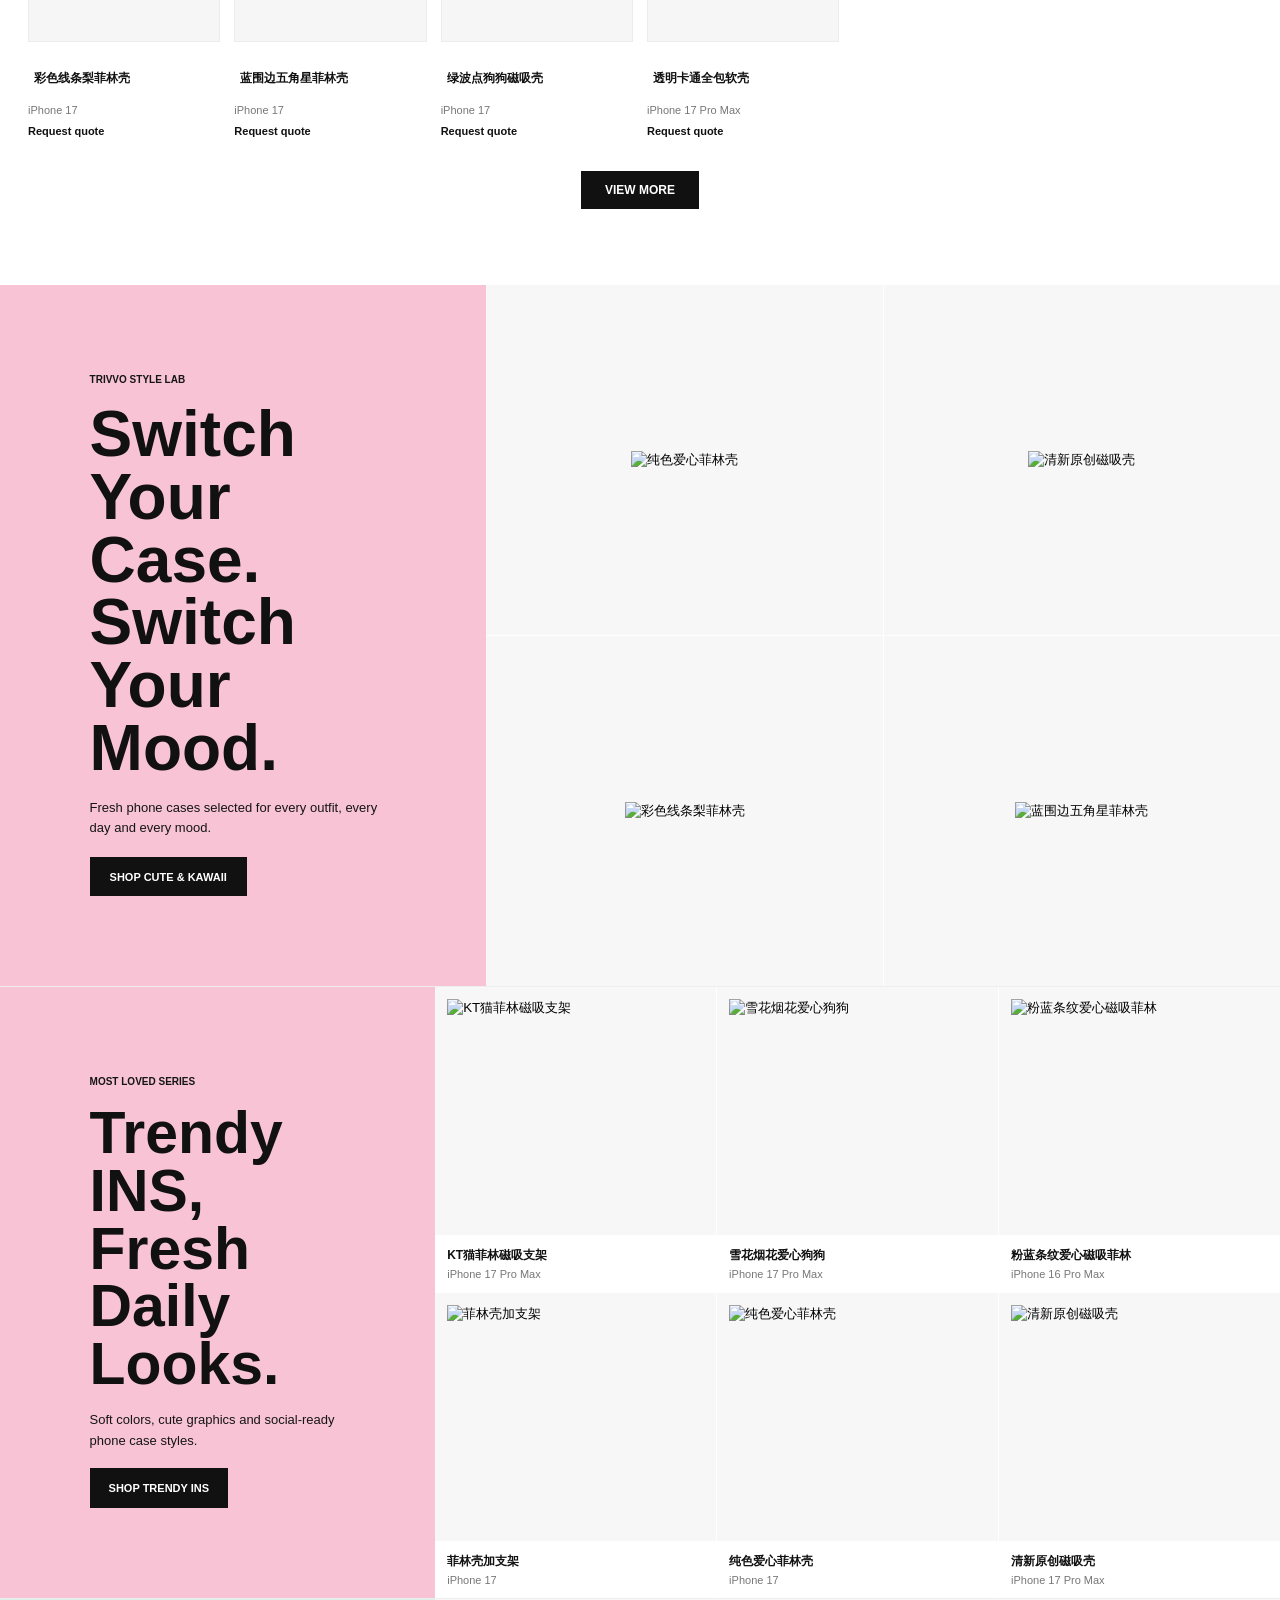
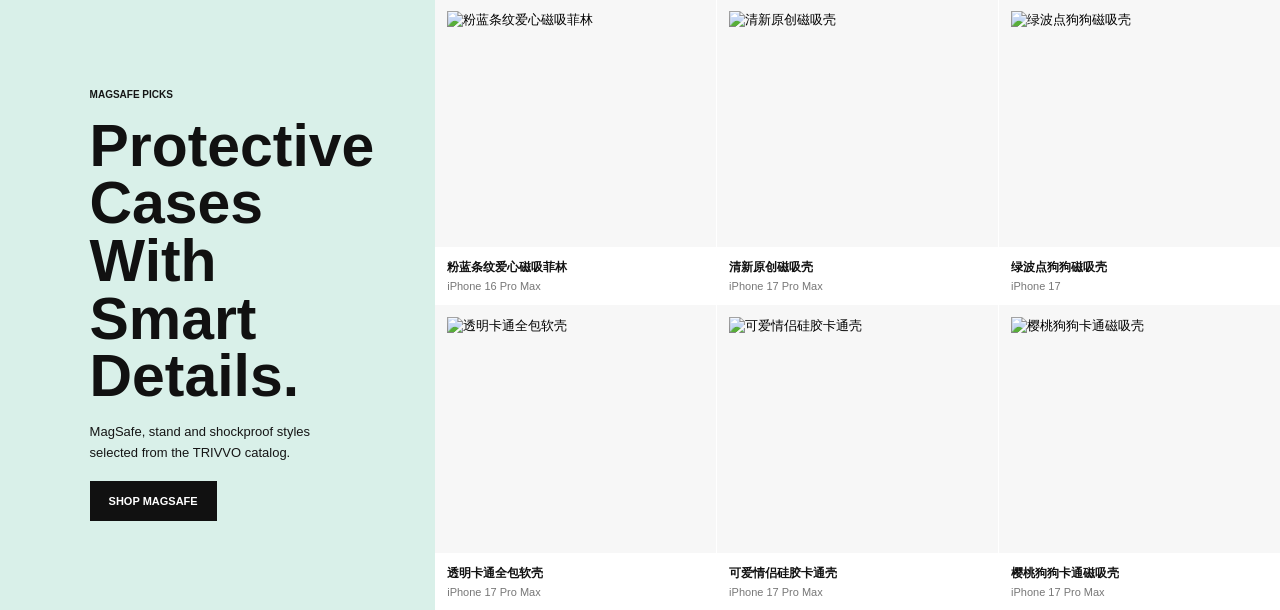
==== commit a9cc5686: "Add long term storefront categories" ====
--- a/index.html
+++ b/index.html
@@ -22,11 +22,13 @@
     </header>
     <nav class="brand-category-nav" aria-label="热门手机壳分类">
       <button type="button" data-store-category="all">New Arrivals</button>
-      <button type="button" data-store-category="cute">Cute Cartoon</button>
-      <button type="button" data-store-category="magsafe">MagSafe</button>
-      <button type="button" data-store-category="heart">Heart & Love</button>
-      <button type="button" data-store-category="animal">Animal Friends</button>
       <button type="button" data-store-category="iphone17">iPhone 17 Series</button>
+      <button type="button" data-store-category="cute">Cute & Kawaii</button>
+      <button type="button" data-store-category="trendy">Trendy INS</button>
+      <button type="button" data-store-category="magsafe">MagSafe & Stand</button>
+      <button type="button" data-store-category="clear">Clear & Simple</button>
+      <button type="button" data-store-category="shockproof">Shockproof</button>
+      <button type="button" data-store-category="premium">Premium Style</button>
     </nav>
     <main class="app home" id="app">
       <section class="search-stage">
@@ -128,11 +130,13 @@
         </div>
         <div class="store-category-pills" id="storeCategoryPills">
           <button class="active" type="button" data-store-filter="all">New Arrivals</button>
-          <button type="button" data-store-filter="cute">Cute Cartoon</button>
-          <button type="button" data-store-filter="magsafe">MagSafe</button>
-          <button type="button" data-store-filter="heart">Heart & Love</button>
-          <button type="button" data-store-filter="animal">Animal Friends</button>
           <button type="button" data-store-filter="iphone17">iPhone 17 Series</button>
+          <button type="button" data-store-filter="cute">Cute & Kawaii</button>
+          <button type="button" data-store-filter="trendy">Trendy INS</button>
+          <button type="button" data-store-filter="magsafe">MagSafe & Stand</button>
+          <button type="button" data-store-filter="clear">Clear & Simple</button>
+          <button type="button" data-store-filter="shockproof">Shockproof</button>
+          <button type="button" data-store-filter="premium">Premium Style</button>
         </div>
         <div class="store-product-grid" id="storeProductGrid"></div>
         <button class="cb-view-more" type="button" data-store-category="all">View more</button>
@@ -143,7 +147,7 @@
           <span>TRIVVO STYLE LAB</span>
           <h2>Switch Your Case.<br>Switch Your Mood.</h2>
           <p>Fresh phone cases selected for every outfit, every day and every mood.</p>
-          <button type="button" data-store-category="cute">SHOP CUTE CARTOON</button>
+          <button type="button" data-store-category="cute">SHOP CUTE & KAWAII</button>
         </div>
         <div class="cb-story-grid" id="cbStoryGrid"></div>
       </section>
@@ -151,9 +155,9 @@
       <section class="cb-series" id="cbSeriesOne">
         <div class="cb-series-hero">
           <span>MOST LOVED SERIES</span>
-          <h2>Heart Looks,<br>Soft Daily Style.</h2>
-          <p>Sweet heart, couple and soft color styles for young customers.</p>
-          <button type="button" data-store-category="heart">SHOP HEART & LOVE</button>
+          <h2>Trendy INS,<br>Fresh Daily Looks.</h2>
+          <p>Soft colors, cute graphics and social-ready phone case styles.</p>
+          <button type="button" data-store-category="trendy">SHOP TRENDY INS</button>
         </div>
         <div class="cb-series-row" id="cbSeriesRowOne"></div>
       </section>
